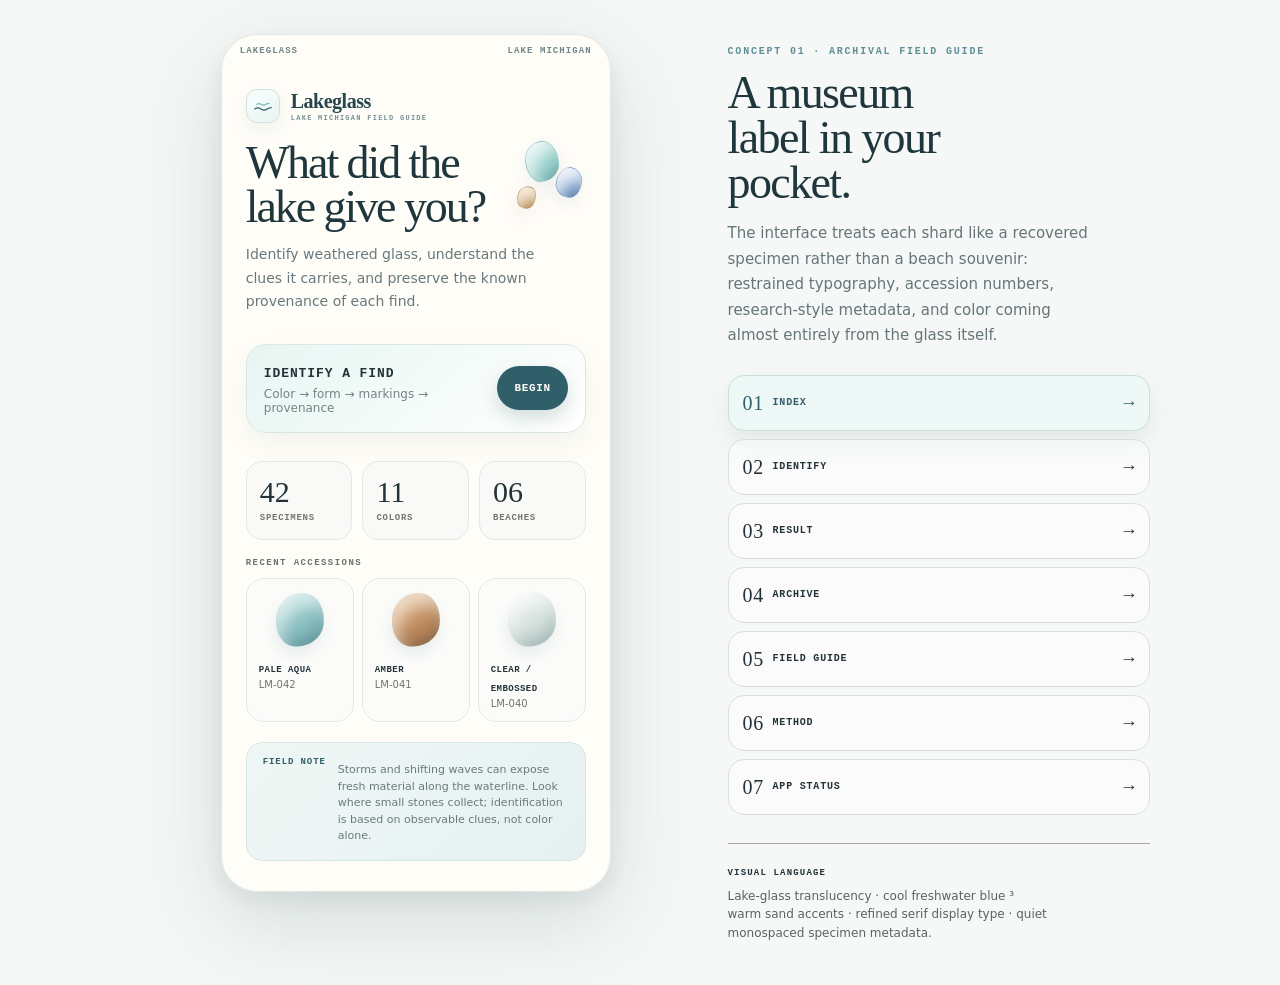
==== index.html @ 8f45ddef "Deploy Lakeglass PWA" ====
<!DOCTYPE html>
<html lang="en">
<head>
  <meta charset="utf-8">
  <meta name="viewport" content="width=device-width, initial-scale=1, viewport-fit=cover">
  <meta name="theme-color" content="#f5f8f6">
  <meta name="description" content="Lakeglass — a Lake Michigan beach glass field guide and personal specimen archive.">
  <meta name="apple-mobile-web-app-capable" content="yes">
  <meta name="apple-mobile-web-app-status-bar-style" content="default">
  <meta name="apple-mobile-web-app-title" content="Lakeglass">
  <title>Lakeglass — Lake Michigan Field Guide</title>
  <link rel="manifest" href="manifest.webmanifest">
  <link rel="apple-touch-icon" href="icons/apple-touch-icon.png">
  <link rel="icon" type="image/png" sizes="32x32" href="icons/favicon-32.png">
  <link rel="stylesheet" href="styles.css">
</head>
<body>
<div id="lake-glass-mockup" class="lg-root">

  <div class="frame">
    <div class="phone" aria-live="polite">
      <div class="status"><span>LAKEGLASS</span><span>LAKE MICHIGAN</span></div>

      <section class="screen active" data-screen="home">
        <div class="brand-lockup">
          <div class="brand-mark" aria-hidden="true">
            <svg viewBox="0 0 24 24" fill="none"><path d="M3 15.25c2.25-1.55 4.5-1.55 6.75 0s4.5 1.55 6.75 0 4.5-1.55 4.5-1.55" stroke="#315f69" stroke-width="1.35" stroke-linecap="round"/><path d="M5.25 10.2c1.65-1.15 3.3-1.15 4.95 0s3.3 1.15 4.95 0 3.3-1.15 3.3-1.15" stroke="#7fb7bc" stroke-width="1.35" stroke-linecap="round"/></svg>
          </div>
          <div><div class="brand-wordmark"><strong>Lakeglass</strong></div><div class="brand-subtitle">Lake Michigan Field Guide</div></div>
        </div>
        <div class="hero-title-wrap"><h1>What did the<br>lake give you?</h1><span class="hero-glass-cluster" aria-hidden="true"><i></i><i></i><i></i></span></div>
        <p class="lede">Identify weathered glass, understand the clues it carries, and preserve the known provenance of each find.</p>

        <div class="hero-find">
          <div><strong>Identify a find</strong><span>Color → form → markings → provenance</span></div>
          <button class="primary" type="button" data-go="identify">Begin</button>
        </div>

        <div class="metrics">
          <div class="metric"><b>42</b><span>Specimens</span></div>
          <div class="metric"><b>11</b><span>Colors</span></div>
          <div class="metric"><b>06</b><span>Beaches</span></div>
        </div>

        <div class="section-label">Recent accessions</div>
        <div class="find-strip">
          <div class="find-card"><div class="stone aqua"></div><b>Pale aqua</b><small>LM-042</small></div>
          <div class="find-card"><div class="stone amber"></div><b>Amber</b><small>LM-041</small></div>
          <div class="find-card"><div class="stone clear"></div><b>Clear / embossed</b><small>LM-040</small></div>
        </div>

        <div class="field-note"><b>Field note</b><p>Storms and shifting waves can expose fresh material along the waterline. Look where small stones collect; identification is based on observable clues, not color alone.</p></div>
      </section>

      <section class="screen" data-screen="identify">
        <button class="back" type="button" data-go="home">← Index</button>
        <div class="eyebrow">Field identification</div>
        <div class="progress"><i style="width:100%"></i></div>
        <div class="question">Tell us what the lake gave you.</div>
        <p class="hint">A few quick observations build a Lake Michigan-specific reading.</p>

        <div class="identify-group">
          <div class="group-label">01 · Shoreline</div>
          <div class="choice-list" data-group="region">
            <button class="choice selected" type="button" data-value="chicago">Chicago area<small>landfill shoreline, fire debris, World's Fair sites</small></button>
            <button class="choice" type="button" data-value="milwaukee">Milwaukee area<small>railroad-dump erosion, local glassworks</small></button>
            <button class="choice" type="button" data-value="michigan">Michigan shoreline<small>shipping debris, wrecks, slag glass</small></button>
            <button class="choice" type="button" data-value="unsure">Not sure<small>use general Lake Michigan sourcing</small></button>
          </div>
        </div>

        <div class="identify-group">
          <div class="group-label">02 · Color</div>
          <div class="swatches" id="colorChoices" role="group" aria-label="Glass color"></div>
        </div>

        <div class="identify-group">
          <div class="group-label">03 · Thickness</div>
          <div class="choice-list" data-group="thickness">
            <button class="choice selected" type="button" data-value="thin">Thin, like a bottle wall<small>about 2–4 mm</small></button>
            <button class="choice" type="button" data-value="medium">Medium<small>jar base, plate edge, heavier packaging</small></button>
            <button class="choice" type="button" data-value="thick">Thick or heavy chunk<small>bottle base, insulator, or slag candidate</small></button>
          </div>
        </div>

        <div class="identify-group">
          <div class="group-label">04 · Form</div>
          <div class="choice-list two" data-group="form">
            <button class="choice selected" type="button" data-value="curved">Curved wall<small>likely bottle or jar body</small></button>
            <button class="choice" type="button" data-value="flat">Flat fragment<small>window, plate, or flat-sided vessel</small></button>
            <button class="choice" type="button" data-value="rim">Rim or lip<small>high-value dating clue</small></button>
            <button class="choice" type="button" data-value="base">Base or heel<small>may preserve maker details</small></button>
            <button class="choice" type="button" data-value="neck">Neck<small>bottle-specific profile</small></button>
            <button class="choice" type="button" data-value="unknown">Hard to tell<small>keep the reading cautious</small></button>
          </div>
        </div>

        <div class="identify-group">
          <div class="group-label">05 · Opacity</div>
          <div class="choice-list two" data-group="opacity">
            <button class="choice selected" type="button" data-value="transparent">Transparent<small>light passes clearly through</small></button>
            <button class="choice" type="button" data-value="translucent">Translucent<small>light passes softly through</small></button>
            <button class="choice" type="button" data-value="opaque">Opaque<small>little or no light passes</small></button>
          </div>
        </div>

        <div class="identify-group">
          <div class="group-label">06 · Surface or markings</div>
          <div class="choice-list" data-group="mark">
            <button class="choice selected" type="button" data-value="smooth">Smooth and frosted<small>even weathering, no sharp facets</small></button>
            <button class="choice" type="button" data-value="letters">Raised letters or logo<small>often the strongest identification clue</small></button>
            <button class="choice" type="button" data-value="ripple">Wavy or rippled<small>may point to old window or plate glass</small></button>
            <button class="choice" type="button" data-value="rough">Still sharp or glossy<small>likely less time in the water</small></button>
          </div>
        </div>

        <div class="identify-group" id="diagnosticGroup" hidden>
          <div class="group-label">07 · Diagnostic clue</div>
          <div class="diagnostic-panel">
            <div class="diagnostic-question" id="diagnosticQuestion">One more clue can strengthen this reading.</div>
            <p class="diagnostic-help" id="diagnosticHelp">Choose the closest physical feature you can see.</p>
            <div class="choice-list" id="diagnosticChoices"></div>
          </div>
        </div>

        <div class="identify-group">
          <div class="group-label">08 · Known provenance</div>
          <div class="field-pair">
            <input class="text-field" id="foundAt" type="text" placeholder="Beach or shoreline" aria-label="Beach or shoreline">
            <input class="text-field" id="foundDate" type="date" aria-label="Date found">
          </div>
          <input class="text-field" id="collectorNote" type="text" placeholder="Optional note — e.g. after a storm" aria-label="Optional collector note" style="margin-top:9px">
          <p class="microcopy">These are recorded as known provenance. The app keeps them separate from inferred history.</p>
        </div>

        <div class="next-row"><button class="primary" type="button" id="analyzeBtn">Analyze specimen →</button></div>
      </section>

      <section class="screen" data-screen="result">
        <button class="back" type="button" data-go="identify">← Identification</button>
        <div class="eyebrow">Field reading</div>
        <div class="result-hero">
          <div class="result-stone" id="resultStone" aria-label="Illustrated beach glass specimen"></div>
          <div>
            <div class="specno" id="resultSpecNo">Lake Michigan specimen</div>
            <h2 id="resultName">Light Blue / Aqua</h2>
            <div class="date-range" id="resultRegion">Chicago · Lake Michigan</div>
            <div class="rarity10"><span>Occurrence</span><div class="track"><div class="fill" id="rarityFill" style="width:20%"></div></div><span id="rarityValue">2 / 10</span></div>
          </div>
        </div>

        <p class="result-summary" id="resultSummary">Likely an <em>aqua utility-bottle fragment</em>, softened by prolonged Lake Michigan tumbling.</p>

        <div class="pill-row">
          <span class="pill" id="rarityPill">Uncommon color</span>
          <span class="pill" id="shorePill">Chicago shoreline</span>
          <span class="pill" id="wearPill">Long-tumbled</span>
          <span class="pill" id="strengthPill">Strong match</span>
        </div>

        <div class="result-grid">
          <div class="data-cell"><small>Probable source</small><b id="originText">Bottle glass</b></div>
          <div class="data-cell"><small>Material clue</small><b id="thicknessText">Bottle-wall glass</b></div>
          <div class="data-cell"><small>Form clue</small><b id="formText">Curved wall</b></div>
          <div class="data-cell"><small>Opacity</small><b id="opacityText">Transparent</b></div>
          <div class="data-cell"><small>Wear & weathering</small><b id="markText">Long-tumbled surface</b></div>
          <div class="data-cell"><small>Diagnostic clue</small><b id="diagnosticText">No diagnostic feature recorded</b></div>
          <div class="data-cell"><small>Historical period</small><b id="periodText">Not enough evidence</b></div>
          <div class="data-cell"><small>Local note</small><b id="regionalClue">Chicago shoreline context</b></div>
        </div>

        <div class="intel-section">
          <div class="intel-title"><span>Specimen ratings</span></div>
          <div class="rating-row"><span class="rating-label">Color occurrence</span><span class="rating-track"><i id="colorRating" style="width:20%"></i></span><span class="rating-value" id="colorRatingValue">2 / 10</span></div>
          <div class="rating-row"><span class="rating-label">Form rarity</span><span class="rating-track"><i id="formRating" style="width:30%"></i></span><span class="rating-value" id="formRatingValue">3 / 10</span></div>
          <div class="rating-row"><span class="rating-label">Historical interest</span><span class="rating-track"><i id="historyRating" style="width:40%"></i></span><span class="rating-value" id="historyRatingValue">4 / 10</span></div>
        </div>

        <div class="intel-section">
          <div class="intel-title"><span>Known provenance</span><span>Recorded by you</span></div>
          <div class="provenance-grid">
            <div class="provenance-card"><small>Found at</small><b id="knownPlace">Not recorded</b></div>
            <div class="provenance-card"><small>Found on</small><b id="knownDate">Not recorded</b></div>
          </div>
          <div class="confidence-note" id="knownNote">No collector note recorded.</div>
        </div>

        <div class="intel-section">
          <div class="intel-title"><span>Why we think this</span><span>Field reading</span></div>
          <p class="evidence-copy" id="colorNote">Aqua is the natural tint of many older utility glasses and is a familiar Lake Michigan find.</p>
          <div class="source-tags" id="sourceTags"></div>
        </div>

        <div class="uncertain-note" id="uncertainNote" hidden>
          <b>Unresolved specimen</b>
          <p id="uncertainText">The evidence is split. One more physical clue could change this reading.</p>
        </div>

        <details class="deep-note" open>
          <summary>Local shoreline context</summary>
          <div class="deep-note-body"><p id="regionSpecificText">Local context can strengthen or weaken a color-based hypothesis.</p></div>
        </details>

        <details class="deep-note">
          <summary>Historical context</summary>
          <div class="deep-note-body"><p id="regionalHistory">Lake Michigan shoreline history provides context, not certainty.</p></div>
        </details>

        <details class="deep-note">
          <summary>Research basis</summary>
          <div class="deep-note-body"><p id="researchBasis">Lakeglass uses multiple regional and beach-glass references for this reading.</p></div>
        </details>

        <details class="deep-note">
          <summary>How this rating works</summary>
          <div class="deep-note-body"><p id="interpretationText">This reading combines color, thickness, surface condition, and shoreline context. It is historically informed rather than lab-grade dating.</p></div>
        </details>
        <div class="next-row"><button class="primary" type="button" id="saveSpecimenBtn">Save to collection →</button></div>
      </section>

      <section class="screen" data-screen="collection">
        <button class="back" type="button" data-go="home">← Index</button>
        <div class="collection-head"><div><div class="eyebrow">Personal archive</div><h2>Collection</h2></div><div class="sort" id="collectionCount">42 specimens</div></div>
        <div class="archive-tools">
          <button class="secondary" type="button" id="exportCollectionBtn">Export archive</button>
          <button class="secondary" type="button" id="importCollectionBtn">Import archive</button>
          <input id="importCollectionFile" type="file" accept="application/json,.json" hidden>
        </div>
        <div class="collection-grid" id="collectionGrid"></div>
      </section>

      <section class="screen" data-screen="detail">
        <button class="back" type="button" data-go="collection">← Collection</button>
        <div class="eyebrow">Accession record</div>
        <div class="detail-hero">
          <div class="specno" id="detailId">LM-042</div>
          <h2 id="detailName">Pale aqua</h2>
          <p class="result-summary" id="detailSummary" style="padding:10px 0 0;margin:0">A saved Lake Michigan specimen with known find context and an inferred historical reading.</p>
          <div class="detail-meta">
            <div><small>Known provenance</small><b id="detailProvenance">Loyola Beach · Chicago</b></div>
            <div><small>Estimated period</small><b id="detailPeriod">ca. 1880–1930</b></div>
            <div><small>Color occurrence</small><b id="detailRarity">2 / 10</b></div>
            <div><small>Probable source</small><b id="detailSource">Container glass</b></div>
          </div>
        </div>
        <details class="deep-note" open><summary>Identification notes</summary><div class="deep-note-body"><p id="detailNotes">Color, form, opacity, thickness, and surface clues are preserved with the accession.</p></div></details>
        <div class="archive-tools" style="margin-top:14px">
          <button class="secondary" type="button" id="editSpecimenBtn">Edit record</button>
          <button class="danger" type="button" id="deleteSpecimenBtn">Delete record</button>
        </div>
        <div class="edit-sheet" id="editSheet">
          <div class="group-label">Edit accession record</div>
          <input class="text-field" id="editName" type="text" placeholder="Specimen name" aria-label="Specimen name">
          <input class="text-field" id="editProvenance" type="text" placeholder="Known provenance" aria-label="Known provenance">
          <input class="text-field" id="editPeriod" type="text" placeholder="Estimated period" aria-label="Estimated period">
          <input class="text-field" id="editSource" type="text" placeholder="Probable source" aria-label="Probable source">
          <input class="text-field" id="editRarity" type="text" placehlder="Occurrence rating" aria-label="Occurrence rating">
          <input class="text-field" id="editNotes" type="text" placehlder="Identification notes" aria-label="Identification notes">
          <div class="edit-actions"><button class="secondary" type="button" id="cancelEditBtn">Cancel</button><button class="primary" type="button" id="saveEditBtn">Save changes</button></div>
        </div>
      </section>

      <section class="screen" data-screen="guide">
        <button class="back" type="button" data-go="home">← Index</button>
        <div class="eyebrow">Field guide</div>
        <h2 style="margin-top:8px">Clues worth noticing</h2>
        <p class="lede">Use these when a specimen lands between two possible readings.</p>
        <div class="guide-grid" style="margin-top:18px">
          <div class="guide-card"><b>Bottle lips</b><p>Finish style and seam position can narrow manufacturing period.</p></div>
          <div class="guide-card"><b>Pontil scars</b><p>A rough or polished base scar can signal older hand-finished production.</p></div>
          <div class="guide-card"><b>Embossing</b><p>Letters, numbers, and logos can point to a maker or regional bottler.</p></div>
          <div class="guide-card"><b>Bubbles</b><p>Irregular bubbles can support an older-manufacture hypothesis, but are not proof alone.</p></div>
          <div class="guide-card"><b>Opacity</b><p>Opaque white may indicate milk glass rather than frosted clear glass.</p></div>
          <div class="guide-card"><b>Near-black glass</b><p>Hold it to strong light; deep olive or amber can look black at thickness.</p></div>
          <div class="guide-card"><b>After storms</b><p>Spring, fall, and strong wave events can reshape the shoreline and expose new glass.</p></div>
          <div class="guide-card"><b>Pebble lines</b><p>Search where small stones gather near the waterline; glass often settles with material of similar size.</p></div>
          <div class="guide-card"><b>Color in daylight</b><p>Thickness, lighting, weathering, and glass chemistry can all shift how a color appears.</p></div>
          <div class="guide-card"><b>Glassy rock?</b><p>Leland Blue and similar material are industrial smelting slag, not ordinary bottle glass.</p></div>
        </div>
        <details class="deep-note" open><summary>Lake Michigan occurrence</summary><div class="deep-note-body"><p>1–2 common · 3–4 familiar · 5–6 uncommon · 7–8 rare · 9 very rare · 10 exceptional. The scale is a comparative Lakeglass field index and can be revised as better regional evidence becomes available.</p></div></details>
      </section>

      <section class="screen" data-screen="methodology">
        <button class="back" type="button" data-go="home">← Index</button>
        <div class="eyebrow">About the index</div>
        <h2 style="margin-top:8px">How Lakeglass reads a find</h2>
        <p class="lede">A field identification is an interpretation of physical clues, not a laboratory attribution.</p>
        <details class="deep-note" open><summary>Identification</summary><div class="deep-note-body"><p>Lakeglass compares color, opacity, thickness, form, surface wear, markings, and shoreline context. When a diagnostic feature such as a rim, base, embossing, near-black color, milk glass, or slag candidate is reported, the guide asks one additional targeted question because those clues can carry more historical weight than color alone.</p></div></details>
        <details class="deep-note"><summary>Identification strength</summary><div class="deep-note-body"><p>Possible · Good match · Strong match ÷ Distinctive match. These labels describe how well the observed clues agree; they are not statistical probabilities.</p></div></details>
        <details class="deep-note"><summary>Occurrence index</summary><div class="deep-note-body"><p>The 1–10 score is a comparative Lakeglass field index for how often a color is encountered around Lake Michigan. It is not a measured population frequency and can change as better regional evidence becomes available.</p></div></details>
        <details class="deep-note"><summary>Provenance</summary><div class="deep-note-body"><p>Where and when you found a specimen are recorded as known provenance. Probable source, age, and historical origin remain inferred interpretations and may change when better evidence appears.</p></div></details>
        <details class="deep-note"><summary>Limits</summary><div class="deep-note-body"><p>A fragment usually cannot be dated or assigned to a specific manufacturer from color alone. Embossing, bottle finishes, bases, mold seams, and other diagnostic features can substantially strengthen a reading.</p></div></details>
        <details class="deep-note"><summary>Research sources</summary><div class="deep-note-body"><p>Lakeglass cross-checks its field notes against Beachcombing Magazine, Rock &amp; Gem, Schlitz Audubon Nature Center, Visit Southwest Michigan, Michigan Beachtowns, and regional Michigan reporting. Regional observations are used as context rather than treated as universal rules, and source-backed information is rewritten into concise field-guide language.</p></div></details>
      </section>

      <section class="screen" data-screen="appstatus">
        <button class="back" type="button" data-go="home">← Index</button>
        <div class="eyebrow">App readiness</div>
        <h2 style="margin-top:8px">Built for the shoreline</h2>
        <p class="lede">Lakeglass is structured so the field guide, identification logic, and collection can live on-device without an account.</p>
        <div class="app-status">
          <div class="status-card"><strong>On-device collection</strong><p>Saved accession records are persisted locally in the browser using IndexedDB, so they can survive normal page reloads on the same device.</p><span class="status-badge"><span class="status-dot"></span>Local archive enabled</span></div>
          <div class="status-card"><strong>Offline field guide</strong><p>The identification data and research notes are already bundled into the app. A production deployment only needs a service worker and cache manifest to make those screens available without a connection.</p><span class="status-badge"><span class="status-dot"></span>Ready for caching</span></div>
          <div class="status-card"><strong>Home-screen install</strong><p>The Lakeglass production package is ready to be split into a web-app manifest, service worker, app icons, and this interface for a real home-screen install.</p><span class="status-badge"><span class="status-dot"></span>Ready to package</span></div>
          <div class="status-card"><strong>No account required</strong><p>No camera identification, photo uploads, or cloud profile are needed for version 1. Export and import remain the backup path for moving a collection between devices.</p></div>
        </div>
      </section>
    </div>

    <aside class="side">
      <div class="side-kicker">Concept 01 · Archival field guide</div>
      <h2>A museum label in your pocket.</h2>
      <p class="side-copy">The interface treats each shard like a recovered specimen rather than a beach souvenir: restrained typography, accession numbers, research-style metadata, and color coming almost entirely from the glass itself.</p>

      <div class="nav" aria-label="Mockup screens">
        <button class="active" type="button" data-go="home"><span class="num">01</span><span class="label">Index</span><span class="arrow">→</span></button>
        <button type="button" data-go="identify"><span class="num">02</span><span class="label">Identify</span><span class="arrow">→</span></button>
        <button type="button" data-go="result"><span class="num">03</span><span class="label">Result</span><span class="arrow">→</span></button>
        <button type="button" data-go="collection"><span class="num">04</span><span class="label">Archive</span><span class="arrow">→</span></button>
        <button type="button" data-go="guide"><span class="num">05</span><span class="label">Field guide</span><span class="arrow">→</span></button>
        <button type="button" data-go="methodology"><span class="num">06</span><span class="label">Method</span><span class="arrow">→</span></button>
        <button type="button" data-go="appstatus"><span class="num">07</span><span class="label">App status</span><span class="arrow">→</span></button>
      </div>

      <div class="design-note"><b>Visual language</b><p>Lake-glass translucency · cool freshwater blue ³ warm sand accents · refined serif display type · quiet monospaced specimen metadata.</p></div>
    </aside>
  </div>
</div>
  <script src="app.js" defer></script>
</body>
</html>
---- styles.css ----
html,body{margin:0;padding:0;min-height:100%;background:#f5f8f6;}
    body{min-height:100vh;}

#lake-glass-mockup{--paper:#fffdf8;--ink:#243239;--muted:#6f7a7e;--line:#d8e1df;--lake:#7fb7bc;--deep-lake:#315f69;--orange:#d8a36f;--cream:#fffdf8;--green:#8da7a0;background:light-dark(radial-gradient(circle at 18% 12%,rgba(189,226,226,.65),transparent 34%),linear-gradient(145deg,#f9fbfa 0%,#f2f7f6 52%,#eef3f0 100%),#f5f8f6,#111719);color:light-dark(#243239,#eef3f1);font-family:Inter,ui-sans-serif,system-ui,-apple-system,BlinkMacSystemFont,"Segoe UI",sans-serif;width:100%;border-radius:0;padding:34px 18px 42px;box-sizing:border-box}
    #lake-glass-mockup *{box-sizing:border-box}
    #lake-glass-mockup .frame{max-width:1020px;margin:0 auto;display:grid;grid-template-columns:minmax(0,1.15fr) minmax(280px,.85fr);gap:26px;align-items:start}
    #lake-glass-mockup .phone{max-width:390px;width:100%;margin:0 auto;background:rgba(255,253,248,.97);color:var(--ink);border:1px solid rgba(85,117,122,.16);border-radius:36px;overflow:hidden;box-shadow:0 30px 90px rgba(46,78,82,.16),0 8px 22px rgba(46,78,82,.08);backdrop-filter:blur(14px)}
    #lake-glass-mockup .status{height:34px;padding:12px 18px 0;display:flex;justify-content:space-between;font:600 9px/1 ui-monospace,SFMono-Regular,Menlo,monospace;letter-spacing:.12em;color:#71858a}
    #lake-glass-mockup .screen{display:none;min-height:610px;padding:20px 24px 30px}
    #lake-glass-mockup .screen.active{display:block}
    #lake-glass-mockup .eyebrow{font:700 9px/1.2 ui-monospace,SFMono-Regular,Menlo,monospace;letter-spacing:.2em;text-transform:uppercase;color:var(--deep-lake)}
    #lake-glass-mockup .brand-lockup{display:flex;align-items:center;gap:11px;margin-bottom:18px}
    #lake-glass-mockup .brand-mark{width:34px;height:34px;border:1px solid #cfe2de;border-radius:11px;background:linear-gradient(145deg,#f8fffd,#e8f5f2);display:grid;place-items:center;box-shadow:0 7px 18px rgba(68,107,109,.08);flex:0 0 auto}
    #lake-glass-mockup .brand-mark svg{width:22px;height:22px;display:block}
    #lake-glass-mockup .brand-wordmark{font-family:"Iowan Old Style","Palatino Linotype",Palatino,Georgia,serif;font-size:20px;line-height:1;letter-spacing:-.025em;color:#26464e}
    #lake-glass-mockup .brand-wordmark strong{font-weight:600}
    #lake-glass-mockup .brand-subtitle{margin-top:4px;font:700 7px/1 ui-monospace,SFMono-Regular,Menlo,monospace;letter-spacing:.18em;text-transform:uppercase;color:#789095}
    #lake-glass-mockup .hero-title-wrap{position:relative;padding-right:78px}
    #lake-glass-mockup .hero-glass-cluster{position:absolute;right:2px;top:-3px;width:70px;height:72px;pointer-events:none}
    #lake-glass-mockup .hero-glass-cluster i{position:absolute;display:block;box-shadow:inset 7px 9px 12px rgba(255,255,255,.55),inset -4px -6px 10px rgba(49,95,105,.12),0 8px 18px rgba(49,95,105,.08);border:1px solid rgba(87,137,140,.12)}
    #lake-glass-mockup .hero-glass-cluster i:nth-child(1){width:34px;height:41px;right:25px;top:3px;border-radius:52% 44% 58% 42% / 48% 54% 46% 52%;background:linear-gradient(145deg,#d9f3ef,#97d0cc 70%,#79afb1);transform:rotate(-9deg)}
    #lake-glass-mockup .hero-glass-cluster i:nth-child(2){width:26px;height:31px;right:2px;top:29px;border-radius:47% 53% 44% 56% / 56% 46% 54% 44%;background:linear-gradient(145deg,#eef5ff,#8ba8d1 72%,#6383b3);transform:rotate(13deg)}
    #lake-glass-mockup .hero-glass-cluster i:nth-child(3){width:19px;height:23px;left:3px;bottom:1px;border-radius:58% 42% 49% 51% / 45% 55% 47% 53%;background:linear-gradient(145deg,#f6e4c6,#d7a86f 70%,#b77c49);transform:rotate(18deg)}
    #lake-glass-mockup h1,#lake-glass-mockup h2,#lake-glass-mockup h3{font-family:"Iowan Old Style","Palatino Linotype",Palatino,Georgia,serif;font-weight:500;margin:0}
    #lake-glass-mockup h1{font-size:46px;line-height:.96;letter-spacing:-.045em;margin-top:13px;color:#20363d}
    #lake-glass-mockup h2{font-size:28px;line-height:1.02;letter-spacing:-.025em}
    #lake-glass-mockup h3{font-size:20px;line-height:1.1}
    #lake-glass-mockup p{margin:0}
    #lake-glass-mockup .lede{font-size:14px;line-height:1.68;color:#68787d;margin-top:14px;max-width:33ch}
    #lake-glass-mockup .hero-find{margin:30px 0 22px;border:1px solid #d9e8e4;background:linear-gradient(140deg,rgba(225,244,241,.82),rgba(255,255,255,.78));padding:17px 17px;border-radius:20px;display:grid;grid-template-columns:1fr auto;gap:14px;align-items:center;box-shadow:0 10px 28px rgba(72,111,112,.07)}
    #lake-glass-mockup .hero-find strong{font:700 13px/1.25 ui-monospace,SFMono-Regular,Menlo,monospace;text-transform:uppercase;letter-spacing:.07em}
    #lake-glass-mockup .hero-find span{display:block;font-size:12px;color:#768286;margin-top:5px}
    #lake-glass-mockup button{font:700 11px/1 ui-monospace,SFMono-Regular,Menlo,monospace;letter-spacing:.06em;text-transform:uppercase;border:0;cursor:pointer;min-height:44px}
    #lake-glass-mockup .primary{background:var(--deep-lake);color:#fffdf8;padding:0 17px;border-radius:999px;box-shadow:0 8px 18px rgba(49,95,105,.2);transition:transform .16s ease,box-shadow .16s ease,background .16s ease}
    #lake-glass-mockup .primary:active{transform:translateY(1px);box-shadow:0 4px 10px rgba(49,95,105,.18)}
    #lake-glass-mockup .primary:hover{background:#244f58}
    #lake-glass-mockup .metrics{display:grid;grid-template-columns:repeat(3,1fr);gap:10px;margin-top:28px}
    #lake-glass-mockup .metric{padding:15px 13px;background:rgba(248,251,249,.86);border:1px solid #e1e8e6;border-radius:16px}
    #lake-glass-mockup .metric b{display:block;font-family:Georgia,"Times New Roman",serif;font-weight:500;font-size:30px;line-height:1}
    #lake-glass-mockup .metric span{display:block;margin-top:6px;font:600 9px/1.25 ui-monospace,SFMono-Regular,Menlo,monospace;letter-spacing:.08em;text-transform:uppercase;color:#74756e}
    #lake-glass-mockup .section-label{margin:19px 0 10px;font:700 9px/1 ui-monospace,SFMono-Regular,Menlo,monospace;letter-spacing:.16em;text-transform:uppercase;color:#6f716b}
    #lake-glass-mockup .find-strip{display:grid;grid-template-columns:repeat(3,1fr);gap:8px}
    #lake-glass-mockup .find-card{border:1px solid #e1e7e5;padding:12px;min-height:118px;background:rgba(251,252,250,.92);border-radius:18px;transition:transform .18s ease,box-shadow .18s ease}
    @media (hover:hover) and (pointer:fine){#lake-glass-mockup .find-card:hover{transform:translateY(-2px);box-shadow:0 10px 22px rgba(75,105,108,.08)}}
    #lake-glass-mockup .stone{width:48px;height:54px;margin:2px auto 10px;border-radius:52% 44% 58% 42% / 48% 54% 46% 52%;box-shadow:inset 8px 10px 14px rgba(255,255,255,.5),inset -5px -7px 12px rgba(47,84,91,.14),0 8px 16px rgba(73,106,109,.12);transform:rotate(8deg);opacity:.96;filter:saturate(.9)}
    #lake-glass-mockup .aqua{background:linear-gradient(145deg,#bfe6e2,#74b5b8 70%,#5d979e)}.amber{background:linear-gradient(145deg,#e9c18f,#b97b48 70%,#8d5938)!important}.clear{background:linear-gradient(145deg,#f2f7f5,#c8d8d4 70%,#aabfbb)!important}.cobalt{background:linear-gradient(145deg,#91aedd,#4c70aa 65%,#355385)!important}.olive{background:linear-gradient(145deg,#bac4a3,#7f9169 68%,#5e704f)!important}.milk{background:linear-gradient(145deg,#fffef7,#e7e2d5 70%,#cec8ba)!important}
    #lake-glass-mockup .find-card b{font:700 9px/1.2 ui-monospace,SFMono-Regular,Menlo,monospace;text-transform:uppercase;letter-spacing:.05em}
    #lake-glass-mockup .find-card small{display:block;font-size:10px;color:#72746e;margin-top:3px}
    #lake-glass-mockup .field-note{margin-top:20px;background:linear-gradient(135deg,#eff7f5,#e5f1ef);color:#315f69;padding:15px 16px;border:1px solid #d7e7e3;border-radius:16px;display:grid;grid-template-columns:auto 1fr;gap:12px;align-items:start}
    #lake-glass-mockup .field-note b{font:700 9px/1 ui-monospace,SFMono-Regular,Menlo,monospace;letter-spacing:.1em;text-transform:uppercase}
    #lake-glass-mockup .field-note p{font-size:11px;line-height:1.5;margin-top:4px;color:#667b7f}
    #lake-glass-mockup .back{background:transparent;color:var(--ink);padding:0;margin:0 0 18px;min-height:32px;text-decoration:underline;text-underline-offset:3px}
    #lake-glass-mockup .progress{height:3px;background:#cbc8bd;margin:12px 0 26px;overflow:hidden}
    #lake-glass-mockup .progress i{display:block;width:22%;height:100%;background:var(--lake)}
    #lake-glass-mockup .question{font-family:"Iowan Old Style","Palatino Linotype",Palatino,Georgia,serif;font-size:32px;line-height:1.04;letter-spacing:-.025em;max-width:11ch}
    #lake-glass-mockup .hint{font-size:12px;color:#696b65;margin-top:7px}
    #lake-glass-mockup .swatches{display:grid;grid-template-columns:1fr 1fr;gap:9px;margin-top:24px}
    #lake-glass-mockup .swatch{background:rgba(251,252,250,.94);border:1px solid #e0e8e5;color:var(--ink);padding:13px 14px;min-height:72px;border-radius:18px;display:grid;grid-template-columns:34px minmax(0,1fr);align-items:center;justify-content:start;gap:11px;font:600 10.5px/1.25 Inter,ui-sans-serif,system-ui,sans-serif;letter-spacing:0;text-transform:none;text-align:left;transition:transform .16s ease,box-shadow .16s ease,border-color .16s ease,background .16s ease}
    #lake-glass-mockup .swatch > span:last-child{display:block;min-width:0;max-width:12ch;text-wrap:balance}
    #lake-glass-mockup .swatch-dot{width:32px;height:32px;border-radius:50%;border:1px solid rgba(39,65,70,.14);box-shadow:inset 5px 6px 8px rgba(255,255,255,.34),0 3px 8px rgba(56,89,93,.08)}
    #lake-glass-mockup .swatch.selected{outline:0;border-color:#8fc3c4;background:linear-gradient(145deg,#f8fdfc,#eef8f6);box-shadow:0 0 0 2px rgba(127,183,188,.28),0 9px 22px rgba(95,146,148,.09)}
    #lake-glass-mockup .identify-group{margin-top:24px;padding-top:20px;border-top:1px solid #e4ebe9}
    #lake-glass-mockup .identify-group:first-of-type{margin-top:20px;padding-top:0;border-top:0}
    #lake-glass-mockup .group-label{font:700 9px/1.2 ui-monospace,SFMono-Regular,Menlo,monospace;letter-spacing:.14em;text-transform:uppercase;color:#6f8589;margin-bottom:10px}
    #lake-glass-mockup .choice-list{display:grid;gap:8px}
    #lake-glass-mockup .choice-list.two{grid-template-columns:1fr 1fr}
    #lake-glass-mockup .choice{background:rgba(251,252,250,.92);border:1px solid #e0e8e5;color:var(--ink);padding:14px 15px;border-radius:16px;text-align:left;min-height:72px;font:600 11px/1.35 Inter,ui-sans-serif,system-ui,sans-serif;text-transform:none;letter-spacing:0;display:flex;flex-direction:column;justify-content:center;gap:5px;transition:transform .16s ease,box-shadow .16s ease,border-color .16s ease}
    @media (hover:hover) and (pointer:fine){#lake-glass-mockup .choice:hover,#lake-glass-mockup .swatch:hover{transform:translateY(-1px);border-color:#cfe0dc;box-shadow:0 8px 18px rgba(82,116,118,.07)}}
    #lake-glass-mockup .choice small{display:block;font-size:9px;line-height:1.45;color:#829094;margin:0;font-weight:500;max-width:30ch}
    #lake-glass-mockup .choice.selected{outline:2px solid var(--lake);outline-offset:2px;background:#f4fbfa;box-shadow:0 8px 18px rgba(95,146,148,.12)}
    #lake-glass-mockup .text-field{width:100%;border:1px solid #dfe8e5;background:#fbfcfa;color:var(--ink);border-radius:14px;padding:13px 14px;font:500 14px/1.4 Inter,ui-sans-serif,system-ui,sans-serif;outline:none}
    #lake-glass-mockup .text-field:focus{border-color:#9bc9c7;box-shadow:0 0 0 3px rgba(127,183,188,.14)}
    #lake-glass-mockup .field-pair{display:grid;grid-template-columns:1fr 1fr;gap:9px}
    #lake-glass-mockup .microcopy{font-size:10px;line-height:1.45;color:#7b8b8e;margin-top:8px}
    #lake-glass-mockup .diagnostic-panel{padding:15px;border-radius:18px;background:linear-gradient(145deg,#f7fbfa,#edf6f3);border:1px solid #dce9e6}
    #lake-glass-mockup .diagnostic-question{font-family:"Iowan Old Style","Palatino Linotype",Palatino,Georgia,serif;font-size:20px;line-height:1.2;letter-spacing:-.015em;color:#34535a;margin-bottom:7px}
    #lake-glass-mockup .diagnostic-help{font-size:10px;line-height:1.5;color:#76898d;margin-bottom:12px}
    #lake-glass-mockup .rarity10{margin-top:12px;display:grid;grid-template-columns:auto 1fr auto;gap:10px;align-items:center}
    #lake-glass-mockup .rarity10 span{font:700 9px/1 ui-monospace,SFMono-Regular,Menlo,monospace;letter-spacing:.08em;text-transform:uppercase;color:#687c80}
    #lake-glass-mockup .rarity10 .track{height:6px;background:#e5ecea;border-radius:999px;overflow:hidden}
    #lake-glass-mockup .rarity10 .fill{height:100%;background:linear-gradient(90deg,#a8cecb,#5e98a0);border-radius:999px}
    #lake-glass-mockup .history-note{margin-top:14px;padding:14px 15px;border-radius:16px;background:linear-gradient(145deg,#f4faf8,#edf5f3);border:1px solid #dce9e6}
    #lake-glass-mockup .history-note small{display:block;font:700 8px/1.2 ui-monospace,SFMono-Regular,Menlo,monospace;letter-spacing:.12em;text-transform:uppercase;color:#789095}
    #lake-glass-mockup .history-note p{font-size:11px;line-height:1.5;color:#51676c;margin-top:7px}
    #lake-glass-mockup .next-row{display:flex;justify-content:flex-end;margin-top:22px}
    #lake-glass-mockup .result-hero{display:grid;grid-template-columns:108px 1fr;gap:19px;align-items:center;margin:18px 0 15px;padding:19px;border:1px solid #dce8e5;background:linear-gradient(145deg,#fcfefc,#f1f8f6);border-radius:24px;box-shadow:0 14px 32px rgba(72,108,110,.07)}
    #lake-glass-mockup .result-stone{width:100px;height:122px;border-radius:48% 58% 53% 45% / 45% 55% 48% 52%;background:linear-gradient(145deg,#c6ece7,#7fbfc1 64%,#5f999f);box-shadow:inset 12px 14px 24px rgba(255,255,255,.5),inset -10px -12px 20px rgba(39,83,88,.14),0 14px 24px rgba(55,95,99,.14);transform:rotate(-6deg)}
    #lake-glass-mockup .specno{font:700 9px/1.2 ui-monospace,SFMono-Regular,Menlo,monospace;letter-spacing:.12em;color:var(--lake);text-transform:uppercase;margin-bottom:8px}
    #lake-glass-mockup .date-range{font-family:Georgia,"Times New Roman",serif;font-size:21px;margin-top:7px}
    #lake-glass-mockup .rarity{display:inline-flex;align-items:center;gap:6px;margin-top:10px;border-top:1px solid var(--line);padding-top:8px;font:700 9px/1 ui-monospace,SFMono-Regular,Menlo,monospace;letter-spacing:.08em;text-transform:uppercase}
    #lake-glass-mockup .stars{color:#c99058;font-size:13px;letter-spacing:1px}
    #lake-glass-mockup .result-summary{font-family:"Iowan Old Style","Palatino Linotype",Palatino,Georgia,serif;font-size:20px;line-height:1.46;color:#42575d;padding:4px 4px 20px;margin-bottom:4px;letter-spacing:-.01em}
    #lake-glass-mockup .result-summary em{font-style:italic;color:#2f5f68}
    #lake-glass-mockup .pill-row{display:flex;flex-wrap:wrap;gap:7px;margin:0 0 16px}
    #lake-glass-mockup .pill{display:inline-flex;align-items:center;min-height:30px;padding:7px 10px;border-radius:999px;background:#eef7f5;border:1px solid #d7e8e4;color:#4d6c72;font:700 8px/1 ui-monospace,SFMono-Regular,Menlo,monospace;letter-spacing:.09em;text-transform:uppercase}
    #lake-glass-mockup .result-grid{display:grid;grid-template-columns:1fr 1fr;gap:0;background:rgba(252,253,251,.9);border:1px solid #dfe8e5;border-radius:20px;overflow:hidden}
    #lake-glass-mockup .data-cell{background:transparent;border:0;border-top:1px solid #e7edeb;padding:15px 16px;min-height:86px;display:flex;flex-direction:column;justify-content:center}
    #lake-glass-mockup .data-cell:nth-child(-n+2){border-top:0}
    #lake-glass-mockup .data-cell:nth-child(even){border-left:1px solid #e7edeb}
    #lake-glass-mockup .data-cell small{display:block;font:700 7.5px/1.2 ui-monospace,SFMono-Regular,Menlo,monospace;letter-spacing:.14em;text-transform:uppercase;color:#789095}
    #lake-glass-mockup .data-cell b{display:block;font-size:13.5px;line-height:1.3;margin-top:7px;color:#2b3d43;font-weight:650}
    #lake-glass-mockup .why{margin-top:18px;background:#fff9f1;border:1px solid #f0dfc8;border-radius:16px;padding:14px 15px}
    #lake-glass-mockup .why b{font:700 9px/1 ui-monospace,SFMono-Regular,Menlo,monospace;letter-spacing:.12em;text-transform:uppercase}
    #lake-glass-mockup .why p{font-size:12px;line-height:1.5;color:#5e605b;margin-top:7px}
    #lake-glass-mockup .intel-section{margin-top:14px;background:rgba(251,252,250,.93);border:1px solid #e1e8e6;border-radius:18px;padding:15px 16px}
    #lake-glass-mockup .intel-title{display:flex;align-items:center;justify-content:space-between;gap:10px;margin-bottom:12px;font:700 9px/1 ui-monospace,SFMono-Regular,Menlo,monospace;letter-spacing:.12em;text-transform:uppercase;color:#53676c}
    #lake-glass-mockup .intel-title span:last-child{font-weight:600;color:#899497;letter-spacing:.06em}
    #lake-glass-mockup .rating-row{display:grid;grid-template-columns:minmax(92px,1fr) 88px auto;align-items:center;gap:10px;padding:8px 0;border-top:1px solid #e8eeec}
    #lake-glass-mockup .rating-row:first-of-type{border-top:0;padding-top:0}
    #lake-glass-mockup .rating-label{font-size:11px;color:#4c5d61}
    #lake-glass-mockup .rating-track{height:5px;border-radius:999px;background:#e7eeec;overflow:hidden}
    #lake-glass-mockup .rating-track i{display:block;height:100%;border-radius:999px;background:linear-gradient(90deg,#9bc9c7,#5f9da4)}
    #lake-glass-mockup .rating-value{font:700 9px/1 ui-monospace,SFMono-Regular,Menlo,monospace;color:#52747a;white-space:nowrap}
    #lake-glass-mockup .hypothesis{display:grid;grid-template-columns:1fr auto;gap:8px;align-items:center;padding:7px 0;border-top:1px solid #e8eeec}
    #lake-glass-mockup .hypothesis:first-of-type{border-top:0;padding-top:0}
    #lake-glass-mockup .hypothesis b{font-size:11px;line-height:1.3}
    #lake-glass-mockup .hypothesis span{font:700 10px/1 ui-monospace,SFMono-Regular,Menlo,monospace;color:#5f8f96}
    #lake-glass-mockup .provenance-grid{display:grid;grid-template-columns:1fr 1fr;gap:10px}
    #lake-glass-mockup .provenance-card{padding:12px;border-radius:13px;background:linear-gradient(145deg,#f5faf8,#eef6f4)}
    #lake-glass-mockup .provenance-card small{display:block;font:700 8px/1.2 ui-monospace,SFMono-Regular,Menlo,monospace;letter-spacing:.12em;text-transform:uppercase;color:#789095}
    #lake-glass-mockup .provenance-card b{display:block;font-size:11px;line-height:1.4;margin-top:6px;color:#36545b}
    #lake-glass-mockup .confidence-note{margin-top:12px;padding:11px 12px;border-radius:13px;background:#eef7f5;color:#4e696f;font-size:11px;line-height:1.45}
    #lake-glass-mockup .uncertain-note{margin-top:14px;padding:14px 15px;border-radius:16px;background:#fff7ea;border:1px solid #efdcb9;color:#655641}
    #lake-glass-mockup .uncertain-note b{display:block;font:700 9px/1 ui-monospace,SFMono-Regular,Menlo,monospace;letter-spacing:.12em;text-transform:uppercase;margin-bottom:7px}
    #lake-glass-mockup .uncertain-note p{font-size:11px;line-height:1.5}
    #lake-glass-mockup .source-tags{display:flex;flex-wrap:wrap;gap:7px;margin-top:10px}
    #lake-glass-mockup .source-tag{padding:7px 9px;border-radius:999px;background:#f3f8f7;border:1px solid #dce8e5;color:#557076;font-size:10px;line-height:1}
    #lake-glass-mockup .evidence-copy{font-size:12px;line-height:1.55;color:#53676c}
    #lake-glass-mockup details.deep-note{margin-top:12px;border:1px solid #e1e8e6;border-radius:16px;background:#fbfcfa;overflow:hidden}
    #lake-glass-mockup details.deep-note summary{list-style:none;cursor:pointer;padding:14px 15px;display:flex;justify-content:space-between;gap:12px;align-items:center;font:700 9px/1 ui-monospace,SFMono-Regular,Menlo,monospace;letter-spacing:.12em;text-transform:uppercase;color:#53676c}
    #lake-glass-mockup details.deep-note summary::-webkit-details-marker{display:none}
    #lake-glass-mockup details.deep-note summary::after{content:'＋';font-size:14px;color:#7d969b}
    #lake-glass-mockup details.deep-note[open] summary::after{content:'−'}
    #lake-glass-mockup .deep-note-body{padding:0 15px 15px;border-top:1px solid #e8eeec}
    #lake-glass-mockup .deep-note-body p{font-size:11px;line-height:1.58;color:#607276;margin-top:12px}
    #lake-glass-mockup .collection-head{display:flex;justify-content:space-between;align-items:end;gap:10px;border-bottom:1px solid var(--ink);padding-bottom:14px;margin-bottom:14px}
    #lake-glass-mockup .sort{font:700 9px/1 ui-monospace,SFMono-Regular,Menlo,monospace;color:#656762;text-transform:uppercase;letter-spacing:.08em}
    #lake-glass-mockup .collection-grid{display:grid;grid-template-columns:repeat(2,1fr);gap:8px}
    #lake-glass-mockup .spec-card{border:1px solid #e0e7e4;padding:13px;background:rgba(251,252,250,.94);border-radius:20px;min-height:164px;transition:transform .18s ease,box-shadow .18s ease,border-color .18s ease}
    #lake-glass-mockup .spec-card .stone{width:58px;height:65px;margin-top:7px}
    #lake-glass-mockup .spec-id{font:700 8px/1.2 ui-monospace,SFMono-Regular,Menlo,monospace;letter-spacing:.09em;text-transform:uppercase;color:#73756e}
    #lake-glass-mockup .spec-card h3{font-size:17px;margin-top:8px}
    #lake-glass-mockup .spec-card p{font-size:10px;line-height:1.35;color:#6c6f68;margin-top:4px}
    #lake-glass-mockup .spec-card{cursor:pointer}
    @media (hover:hover) and (pointer:fine){#lake-glass-mockup .spec-card:hover{transform:translateY(-2px);border-color:#d4e3df;box-shadow:0 12px 26px rgba(73,105,107,.08)}}
    #lake-glass-mockup .spec-card:focus-visible{outline:2px solid var(--lake);outline-offset:2px}
    #lake-glass-mockup .detail-sheet{display:none}
    #lake-glass-mockup .detail-sheet.active{display:block}
    #lake-glass-mockup .detail-hero{padding:18px;border-radius:22px;background:linear-gradient(145deg,#f9fcfb,#eef7f5);border:1px solid #dfe9e6}
    #lake-glass-mockup .detail-meta{display:grid;grid-template-columns:1fr 1fr;gap:10px;margin-top:14px}
    #lake-glass-mockup .detail-meta div{padding:12px;border-radius:14px;background:#fbfcfa;border:1px solid #e2e9e7}
    #lake-glass-mockup .detail-meta small{display:block;font:700 8px/1.2 ui-monospace,SFMono-Regular,Menlo,monospace;letter-spacing:.12em;text-transform:uppercase;color:#7b8a8e}
    #lake-glass-mockup .detail-meta b{display:block;margin-top:6px;font-size:12px;line-height:1.35}
    #lake-glass-mockup .archive-tools{display:flex;flex-wrap:wrap;gap:8px;margin:0 0 16px}
    #lake-glass-mockup .secondary{background:#f5faf8;color:#3d6269;border:1px solid #d9e7e3;padding:0 14px;border-radius:999px;box-shadow:none}
    #lake-glass-mockup .secondary:hover{background:#edf6f3}
    #lake-glass-mockup .danger{background:#fff6f1;color:#95563c;border:1px solid #f0d9cd;padding:0 14px;border-radius:999px;box-shadow:none}
    #lake-glass-mockup .danger:hover{background:#fceddf}
    #lake-glass-mockup .edit-sheet{display:none;margin-top:14px;padding:15px;border:1px solid #dfe8e5;border-radius:18px;background:#fbfcfa}
    #lake-glass-mockup .edit-sheet.active{display:block}
    #lake-glass-mockup .edit-sheet .text-field{margin-top:9px}
    #lake-glass-mockup .edit-actions{display:flex;justify-content:flex-end;gap:8px;margin-top:12px}
    #lake-glass-mockup .guide-grid{display:grid;grid-template-columns:1fr 1fr;gap:9px}
    #lake-glass-mockup .guide-card{padding:13px;border-radius:15px;background:#fbfcfa;border:1px solid #e1e8e6}
    #lake-glass-mockup .guide-card b{display:block;font-size:12px;margin-bottom:5px}
    #lake-glass-mockup .guide-card p{font-size:10px;line-height:1.45;color:#718084}
    #lake-glass-mockup .app-status{display:grid;gap:10px;margin-top:18px}
    #lake-glass-mockup .status-card{padding:15px 16px;border-radius:18px;background:#fbfcfa;border:1px solid #dfe8e5}
    #lake-glass-mockup .status-card strong{display:block;font-size:12px;color:#315f69;margin-bottom:6px}
    #lake-glass-mockup .status-card p{font-size:11px;line-height:1.55;color:#66787c}
    #lake-glass-mockup .status-badge{display:inline-flex;align-items:center;gap:7px;margin-top:9px;padding:7px 9px;border-radius:999px;background:#eef7f5;border:1px solid #d7e8e4;color:#4d6c72;font:700 8px/1 ui-monospace,SFMono-Regular,Menlo,monospace;letter-spacing:.09em;text-transform:uppercase}
    #lake-glass-mockup .status-dot{width:7px;height:7px;border-radius:50%;background:#79aaa4;box-shadow:0 0 0 3px rgba(121,170,164,.14)}
    #lake-glass-mockup .side{padding-top:12px;min-width:0}
    #lake-glass-mockup .side-kicker{font:700 10px/1.2 ui-monospace,SFMono-Regular,Menlo,monospace;letter-spacing:.18em;text-transform:uppercase;color:light-dark(#5f8f96,#a9cbd0)}
    #lake-glass-mockup .side h2{font-family:"Iowan Old Style","Palatino Linotype",Palatino,Georgia,serif;font-size:46px;line-height:.98;margin-top:12px;max-width:10ch;letter-spacing:-.035em;color:light-dark(#20363d,#f3f7f5)}
    #lake-glass-mockup .side-copy{font-size:15px;line-height:1.7;color:light-dark(#657579,#b8c4c1);margin-top:16px;max-width:39ch}
    #lake-glass-mockup .nav{display:grid;gap:8px;margin-top:26px}
    #lake-glass-mockup .nav button{display:grid;grid-template-columns:30px 1fr auto;align-items:center;text-align:left;padding:0 14px;background:light-dark(rgba(255,255,255,.42),rgba(255,255,255,.03));color:inherit;border:1px solid light-dark(#d6e1de,#3d4a4c);border-radius:16px;min-height:56px;transition:transform .16s ease,background .16s ease,border-color .16s ease}
    @media (hover:hover) and (pointer:fine){#lake-glass-mockup .nav button:hover{transform:translateX(2px);border-color:light-dark(#c5d8d3,#4a5b5e)}}
    #lake-glass-mockup .nav button.active{background:light-dark(#eef8f6,#e8f1ef);color:light-dark(#315f69,#20363d);border-color:light-dark(#c9dfda,#d5e5e1);box-shadow:0 10px 24px rgba(65,100,103,.1)}
    #lake-glass-mockup .nav .num{font-family:Georgia,"Times New Roman",serif;font-size:20px;font-weight:400}
    #lake-glass-mockup .nav .label{font:700 10px/1 ui-monospace,SFMono-Regular,Menlo,monospace;letter-spacing:.08em;text-transform:uppercase}
    #lake-glass-mockup .nav .arrow{font-size:18px}
    #lake-glass-mockup .design-note{margin-top:28px;padding-top:16px;border-top:1px solid light-dark(#aaa99f,#484b48)}
    #lake-glass-mockup .design-note b{font:700 9px/1 ui-monospace,SFMono-Regular,Menlo,monospace;letter-spacing:.13em;text-transform:uppercase}
    #lake-glass-mockup .design-note p{font-size:12px;line-height:1.55;color:light-dark(#5e615d,#b5b7b2);margin-top:8px;max-width:42ch}
    @media (max-width:760px){#lake-glass-mockup{padding:18px 12px 28px}#lake-glass-mockup .frame{grid-template-columns:1fr}#lake-glass-mockup .side{order:-1;padding:4px 4px 0}#lake-glass-mockup .side h2{font-size:32px;max-width:none}#lake-glass-mockup .side-copy{font-size:13px}#lake-glass-mockup .nav{grid-template-columns:repeat(4,1fr);gap:5px;margin-top:18px}#lake-glass-mockup .nav button{grid-template-columns:1fr;text-align:center;justify-items:center;padding:8px 4px;min-height:58px}#lake-glass-mockup .nav .num,#lake-glass-mockup .nav .arrow{display:none}#lake-glass-mockup .nav .label{font-size:8px;line-height:1.2}#lake-glass-mockup .design-note{display:none}#lake-glass-mockup .phone{max-width:390px}}
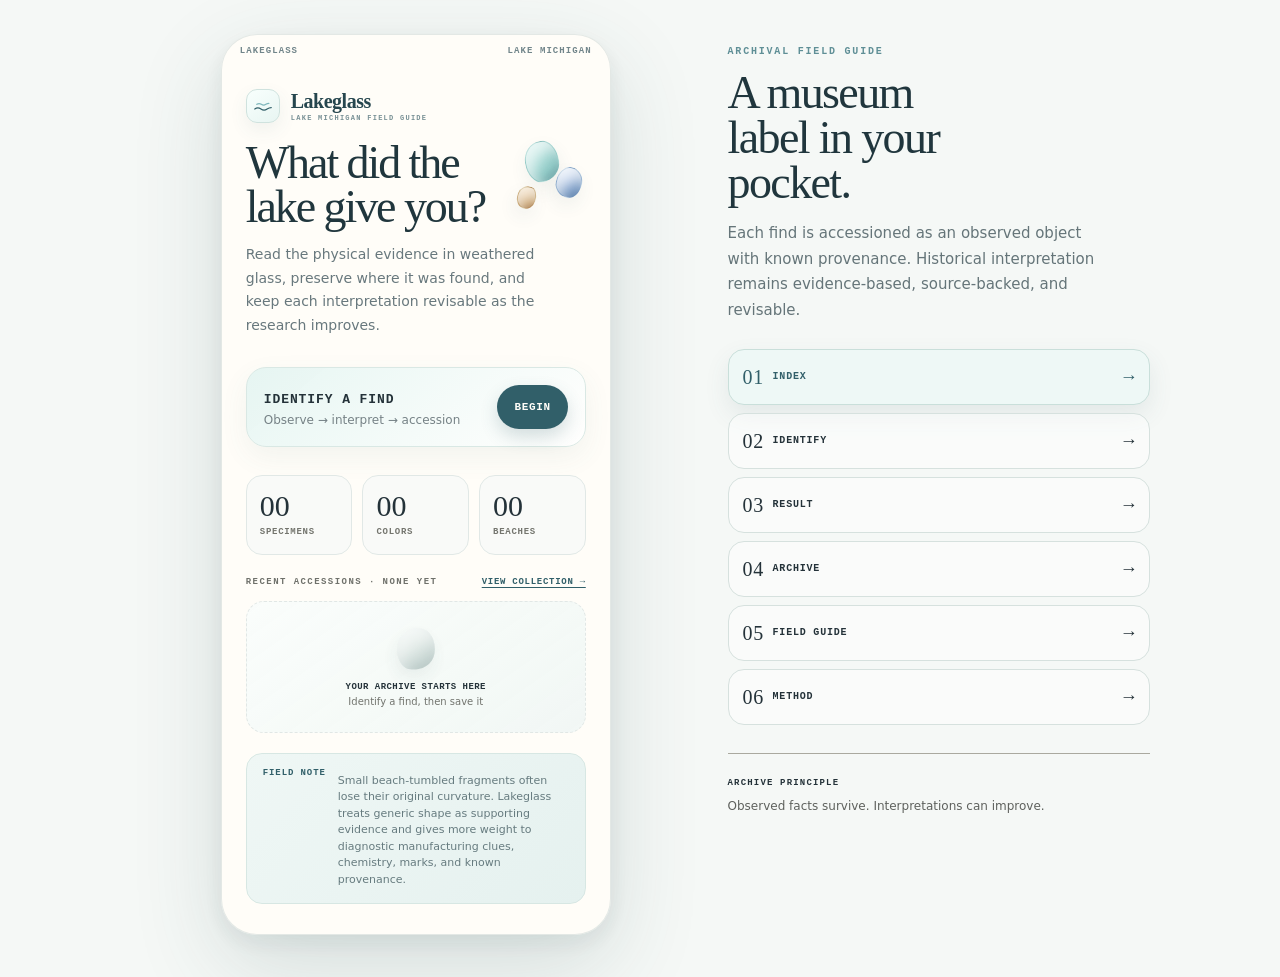
==== commit 1cbef25e: "Rebuild Lakeglass as a clean archival interface" ====
--- a/index.html
+++ b/index.html
@@ -4,7 +4,7 @@
   <meta charset="utf-8">
   <meta name="viewport" content="width=device-width, initial-scale=1, viewport-fit=cover">
   <meta name="theme-color" content="#f5f8f6">
-  <meta name="description" content="Lakeglass — a Lake Michigan beach glass field guide and personal specimen archive.">
+  <meta name="description" content="Lakeglass — a Lake Michigan beach-glass field guide and personal specimen archive.">
   <meta name="apple-mobile-web-app-capable" content="yes">
   <meta name="apple-mobile-web-app-status-bar-style" content="default">
   <meta name="apple-mobile-web-app-title" content="Lakeglass">
@@ -13,12 +13,12 @@
   <link rel="apple-touch-icon" href="icons/apple-touch-icon.png">
   <link rel="icon" type="image/png" sizes="32x32" href="icons/favicon-32.png">
   <link rel="stylesheet" href="styles.css">
+  <link rel="stylesheet" href="archive.css">
 </head>
 <body>
 <div id="lake-glass-mockup" class="lg-root">
-
   <div class="frame">
-    <div class="phone" aria-live="polite">
+    <main class="phone" aria-live="polite">
       <div class="status"><span>LAKEGLASS</span><span>LAKE MICHIGAN</span></div>
 
       <section class="screen active" data-screen="home">
@@ -28,44 +28,41 @@
           </div>
           <div><div class="brand-wordmark"><strong>Lakeglass</strong></div><div class="brand-subtitle">Lake Michigan Field Guide</div></div>
         </div>
+
         <div class="hero-title-wrap"><h1>What did the<br>lake give you?</h1><span class="hero-glass-cluster" aria-hidden="true"><i></i><i></i><i></i></span></div>
-        <p class="lede">Identify weathered glass, understand the clues it carries, and preserve the known provenance of each find.</p>
+        <p class="lede">Read the physical evidence in weathered glass, preserve where it was found, and keep each interpretation revisable as the research improves.</p>
 
         <div class="hero-find">
-          <div><strong>Identify a find</strong><span>Color → form → markings → provenance</span></div>
+          <div><strong>Identify a find</strong><span>Observe → interpret → accession</span></div>
           <button class="primary" type="button" data-go="identify">Begin</button>
         </div>
 
         <div class="metrics">
-          <div class="metric"><b>42</b><span>Specimens</span></div>
-          <div class="metric"><b>11</b><span>Colors</span></div>
-          <div class="metric"><b>06</b><span>Beaches</span></div>
-        </div>
-
-        <div class="section-label">Recent accessions</div>
-        <div class="find-strip">
-          <div class="find-card"><div class="stone aqua"></div><b>Pale aqua</b><small>LM-042</small></div>
-          <div class="find-card"><div class="stone amber"></div><b>Amber</b><small>LM-041</small></div>
-          <div class="find-card"><div class="stone clear"></div><b>Clear / embossed</b><small>LM-040</small></div>
-        </div>
-
-        <div class="field-note"><b>Field note</b><p>Storms and shifting waves can expose fresh material along the waterline. Look where small stones collect; identification is based on observable clues, not color alone.</p></div>
+          <div class="metric" id="specimenMetric" role="button" tabindex="0" aria-label="View full specimen collection"><b>00</b><span>Specimens</span></div>
+          <div class="metric"><b>00</b><span>Colors</span></div>
+          <div class="metric"><b>00</b><span>Beaches</span></div>
+        </div>
+
+        <div class="home-archive-heading"><div class="section-label">Recent accessions · none yet</div><button class="view-collection-btn" type="button" data-go="collection">View collection →</button></div>
+        <div class="find-strip"><div class="find-card empty-accession"><div class="stone clear"></div><b>Your archive starts here</b><small>Identify a find, then save it</small></div></div>
+
+        <div class="field-note"><b>Field note</b><p>Small beach-tumbled fragments often lose their original curvature. Lakeglass treats generic shape as supporting evidence and gives more weight to diagnostic manufacturing clues, chemistry, marks, and known provenance.</p></div>
       </section>
 
       <section class="screen" data-screen="identify">
         <button class="back" type="button" data-go="home">← Index</button>
-        <div class="eyebrow">Field identification</div>
+        <div class="eyebrow" id="identifyEyebrow">Field identification</div>
         <div class="progress"><i style="width:100%"></i></div>
-        <div class="question">Tell us what the lake gave you.</div>
-        <p class="hint">A few quick observations build a Lake Michigan-specific reading.</p>
-
-        <div class="identify-group">
-          <div class="group-label">01 · Shoreline</div>
+        <div class="question" id="identifyQuestion">Tell us what the lake gave you.</div>
+        <p class="hint">Record what you can actually observe. Lakeglass stores these observations separately from its interpretation.</p>
+
+        <div class="identify-group">
+          <div class="group-label">01 · Shoreline region</div>
           <div class="choice-list" data-group="region">
-            <button class="choice selected" type="button" data-value="chicago">Chicago area<small>landfill shoreline, fire debris, World's Fair sites</small></button>
-            <button class="choice" type="button" data-value="milwaukee">Milwaukee area<small>railroad-dump erosion, local glassworks</small></button>
-            <button class="choice" type="button" data-value="michigan">Michigan shoreline<small>shipping debris, wrecks, slag glass</small></button>
-            <button class="choice" type="button" data-value="unsure">Not sure<small>use general Lake Michigan sourcing</small></button>
+            <button class="choice selected" type="button" data-value="chicago">Chicago area<small>urban fill, historic dumping, industry</small></button>
+            <button class="choice" type="button" data-value="milwaukee">Milwaukee area<small>local glassworks and historic dumping</small></button>
+            <button class="choice" type="button" data-value="michigan">Michigan shoreline<small>shipping, household glass, industrial slag</small></button>
+            <button class="choice" type="button" data-value="unsure">Not sure<small>use general Lake Michigan context</small></button>
           </div>
         </div>
 
@@ -77,21 +74,22 @@
         <div class="identify-group">
           <div class="group-label">03 · Thickness</div>
           <div class="choice-list" data-group="thickness">
-            <button class="choice selected" type="button" data-value="thin">Thin, like a bottle wall<small>about 2–4 mm</small></button>
-            <button class="choice" type="button" data-value="medium">Medium<small>jar base, plate edge, heavier packaging</small></button>
-            <button class="choice" type="button" data-value="thick">Thick or heavy chunk<small>bottle base, insulator, or slag candidate</small></button>
-          </div>
-        </div>
-
-        <div class="identify-group">
-          <div class="group-label">04 · Form</div>
+            <button class="choice selected" type="button" data-value="thin">Thin<small>roughly 2–4 mm</small></button>
+            <button class="choice" type="button" data-value="medium">Medium<small>heavier vessel or tableware range</small></button>
+            <button class="choice" type="button" data-value="thick">Thick / heavy<small>base, insulator, industrial, or heavy vessel</small></button>
+            <button class="choice" type="button" data-value="unknown">Hard to tell<small>leave thickness unresolved</small></button>
+          </div>
+        </div>
+
+        <div class="identify-group">
+          <div class="group-label">04 · Surviving form</div>
           <div class="choice-list two" data-group="form">
-            <button class="choice selected" type="button" data-value="curved">Curved wall<small>likely bottle or jar body</small></button>
-            <button class="choice" type="button" data-value="flat">Flat fragment<small>window, plate, or flat-sided vessel</small></button>
-            <button class="choice" type="button" data-value="rim">Rim or lip<small>high-value dating clue</small></button>
-            <button class="choice" type="button" data-value="base">Base or heel<small>may preserve maker details</small></button>
-            <button class="choice" type="button" data-value="neck">Neck<small>bottle-specific profile</small></button>
-            <button class="choice" type="button" data-value="unknown">Hard to tell<small>keep the reading cautious</small></button>
+            <button class="choice selected" type="button" data-value="flat">Small flat fragment<small>curvature may be lost; source unresolved</small></button>
+            <button class="choice" type="button" data-value="curved">Clearly curved wall<small>vessel curvature survives</small></button>
+            <button class="choice" type="button" data-value="rim">Rim / lip / finish<small>high-value manufacturing clue</small></button>
+            <button class="choice" type="button" data-value="base">Base / heel<small>may preserve scars or maker details</small></button>
+            <button class="choice" type="button" data-value="neck">Bottle neck<small>bottle-specific profile</small></button>
+            <button class="choice" type="button" data-value="unknown">Hard to tell<small>keep form unresolved</small></button>
           </div>
         </div>
 
@@ -105,32 +103,44 @@
         </div>
 
         <div class="identify-group">
-          <div class="group-label">06 · Surface or markings</div>
+          <div class="group-label">06 · Surface / markings</div>
           <div class="choice-list" data-group="mark">
-            <button class="choice selected" type="button" data-value="smooth">Smooth and frosted<small>even weathering, no sharp facets</small></button>
-            <button class="choice" type="button" data-value="letters">Raised letters or logo<small>often the strongest identification clue</small></button>
-            <button class="choice" type="button" data-value="ripple">Wavy or rippled<small>may point to old window or plate glass</small></button>
-            <button class="choice" type="button" data-value="rough">Still sharp or glossy<small>likely less time in the water</small></button>
+            <button class="choice selected" type="button" data-value="smooth">Smooth and frosted<small>even shoreline weathering</small></button>
+            <button class="choice" type="button" data-value="letters">Embossed / marked<small>letters, numbers, logo, or symbol</small></button>
+            <button class="choice" type="button" data-value="vents">Small molded vent dots<small>manufacturing clue on some bottles</small></button>
+            <button class="choice" type="button" data-value="ripple">Deliberately wavy / rippled<small>meaningful flat-glass clue</small></button>
+            <button class="choice" type="button" data-value="rough">Still sharp or glossy<small>lighter shoreline weathering</small></button>
           </div>
         </div>
 
         <div class="identify-group" id="diagnosticGroup" hidden>
-          <div class="group-label">07 · Diagnostic clue</div>
+          <div class="group-label">07 · Diagnostic feature</div>
           <div class="diagnostic-panel">
             <div class="diagnostic-question" id="diagnosticQuestion">One more clue can strengthen this reading.</div>
             <p class="diagnostic-help" id="diagnosticHelp">Choose the closest physical feature you can see.</p>
             <div class="choice-list" id="diagnosticChoices"></div>
-          </div>
-        </div>
-
-        <div class="identify-group">
-          <div class="group-label">08 · Known provenance</div>
+            <input class="text-field diagnostic-transcription" id="diagnosticTextInput" type="text" placeholder="Transcribe visible letters / numbers / mark" aria-label="Visible mark transcription" hidden>
+          </div>
+        </div>
+
+        <div class="identify-group dating-clue" id="datingClueGroup" hidden>
+          <div class="group-label">08 · Optional chemistry / color clue</div>
+          <div class="diagnostic-panel">
+            <div class="diagnostic-question" id="datingQuestion"></div>
+            <p class="diagnostic-help" id="datingHelp"></p>
+            <div class="choice-list" id="datingChoices"></div>
+            <p class="microcopy">Used only where the clue has documented chronological value.</p>
+          </div>
+        </div>
+
+        <div class="identify-group">
+          <div class="group-label">09 · Known provenance</div>
           <div class="field-pair">
             <input class="text-field" id="foundAt" type="text" placeholder="Beach or shoreline" aria-label="Beach or shoreline">
             <input class="text-field" id="foundDate" type="date" aria-label="Date found">
           </div>
-          <input class="text-field" id="collectorNote" type="text" placeholder="Optional note — e.g. after a storm" aria-label="Optional collector note" style="margin-top:9px">
-          <p class="microcopy">These are recorded as known provenance. The app keeps them separate from inferred history.</p>
+          <input class="text-field" id="collectorNote" type="text" placeholder="Optional collector note" aria-label="Optional collector note" style="margin-top:9px">
+          <p class="microcopy">Where and when you found it are known provenance. Age, source, and history remain interpretations.</p>
         </div>
 
         <div class="next-row"><button class="primary" type="button" id="analyzeBtn">Analyze specimen →</button></div>
@@ -142,38 +152,40 @@
         <div class="result-hero">
           <div class="result-stone" id="resultStone" aria-label="Illustrated beach glass specimen"></div>
           <div>
-            <div class="specno" id="resultSpecNo">Lake Michigan specimen</div>
-            <h2 id="resultName">Light Blue / Aqua</h2>
-            <div class="date-range" id="resultRegion">Chicago · Lake Michigan</div>
-            <div class="rarity10"><span>Occurrence</span><div class="track"><div class="fill" id="rarityFill" style="width:20%"></div></div><span id="rarityValue">2 / 10</span></div>
-          </div>
-        </div>
-
-        <p class="result-summary" id="resultSummary">Likely an <em>aqua utility-bottle fragment</em>, softened by prolonged Lake Michigan tumbling.</p>
+            <div class="specno" id="resultSpecNo">Next accession</div>
+            <h2 id="resultName">Specimen</h2>
+            <div class="date-range" id="resultRegion">Lake Michigan</div>
+            <div class="rarity10"><span>Color rarity</span><div class="track"><div class="fill" id="rarityFill"></div></div><span id="rarityValue">—</span></div>
+          </div>
+        </div>
+
+        <p class="result-summary" id="resultSummary">Complete the observation record to build a field reading.</p>
 
         <div class="pill-row">
-          <span class="pill" id="rarityPill">Uncommon color</span>
-          <span class="pill" id="shorePill">Chicago shoreline</span>
-          <span class="pill" id="wearPill">Long-tumbled</span>
-          <span class="pill" id="strengthPill">Strong match</span>
+          <span class="pill" id="rarityPill">Color rarity</span>
+          <span class="pill" id="shorePill">Lake Michigan</span>
+          <span class="pill" id="wearPill">Surface recorded</span>
+          <span class="pill" id="strengthPill">Possible</span>
+          <span class="pill" id="datingConfidencePill">Dating confidence · Broad</span>
         </div>
 
         <div class="result-grid">
-          <div class="data-cell"><small>Probable source</small><b id="originText">Bottle glass</b></div>
-          <div class="data-cell"><small>Material clue</small><b id="thicknessText">Bottle-wall glass</b></div>
-          <div class="data-cell"><small>Form clue</small><b id="formText">Curved wall</b></div>
-          <div class="data-cell"><small>Opacity</small><b id="opacityText">Transparent</b></div>
-          <div class="data-cell"><small>Wear & weathering</small><b id="markText">Long-tumbled surface</b></div>
-          <div class="data-cell"><small>Diagnostic clue</small><b id="diagnosticText">No diagnostic feature recorded</b></div>
-          <div class="data-cell"><small>Historical period</small><b id="periodText">Not enough evidence</b></div>
-          <div class="data-cell"><small>Local note</small><b id="regionalClue">Chicago shoreline context</b></div>
+          <div class="data-cell"><small>Probable source</small><b id="originText">Unresolved</b></div>
+          <div class="data-cell"><small>Material clue</small><b id="thicknessText">Unresolved</b></div>
+          <div class="data-cell"><small>Form clue</small><b id="formText">Unresolved</b></div>
+          <div class="data-cell"><small>Opacity</small><b id="opacityText">Unresolved</b></div>
+          <div class="data-cell"><small>Wear & weathering</small><b id="markText">Unresolved</b></div>
+          <div class="data-cell"><small>Diagnostic clue</small><b id="diagnosticText">None recorded</b></div>
+          <div class="data-cell"><small>Historical period</small><b id="periodText">Broad date only</b><small class="dating-basis" id="dateBasisNote"></small></div>
+          <div class="data-cell"><small>Local note</small><b id="regionalClue">Lake Michigan context</b></div>
         </div>
 
         <div class="intel-section">
           <div class="intel-title"><span>Specimen ratings</span></div>
-          <div class="rating-row"><span class="rating-label">Color occurrence</span><span class="rating-track"><i id="colorRating" style="width:20%"></i></span><span class="rating-value" id="colorRatingValue">2 / 10</span></div>
-          <div class="rating-row"><span class="rating-label">Form rarity</span><span class="rating-track"><i id="formRating" style="width:30%"></i></span><span class="rating-value" id="formRatingValue">3 / 10</span></div>
-          <div class="rating-row"><span class="rating-label">Historical interest</span><span class="rating-track"><i id="historyRating" style="width:40%"></i></span><span class="rating-value" id="historyRatingValue">4 / 10</span></div>
+          <div class="rating-row"><span class="rating-label">Color rarity</span><span class="rating-track"><i id="colorRating"></i></span><span class="rating-value" id="colorRatingValue">—</span></div>
+          <div class="rating-row"><span class="rating-label">Form distinctiveness</span><span class="rating-track"><i id="formRating"></i></span><span class="rating-value" id="formRatingValue">—</span></div>
+          <div class="rating-row"><span class="rating-label">Historical interest</span><span class="rating-track"><i id="historyRating"></i></span><span class="rating-value" id="historyRatingValue">—</span></div>
+          <div class="rating-key"><b>How to read the scales</b><span>Color rarity: 1 = very common · 10 = exceptionally rare.</span><span>Form distinctiveness: 1 = generic fragment · 10 = unusually diagnostic surviving form.</span><span>Historical interest: 1 = little chronological information · 10 = unusually informative.</span></div>
         </div>
 
         <div class="intel-section">
@@ -186,46 +198,46 @@
         </div>
 
         <div class="intel-section">
-          <div class="intel-title"><span>Why we think this</span><span>Field reading</span></div>
-          <p class="evidence-copy" id="colorNote">Aqua is the natural tint of many older utility glasses and is a familiar Lake Michigan find.</p>
+          <div class="intel-title"><span>Why we think this</span><span>Interpretation</span></div>
+          <p class="evidence-copy" id="colorNote">The interpretation will list the physical clues carrying the most weight.</p>
           <div class="source-tags" id="sourceTags"></div>
         </div>
 
-        <div class="uncertain-note" id="uncertainNote" hidden>
-          <b>Unresolved specimen</b>
-          <p id="uncertainText">The evidence is split. One more physical clue could change this reading.</p>
-        </div>
-
-        <details class="deep-note" open>
-          <summary>Local shoreline context</summary>
-          <div class="deep-note-body"><p id="regionSpecificText">Local context can strengthen or weaken a color-based hypothesis.</p></div>
-        </details>
-
-        <details class="deep-note">
-          <summary>Historical context</summary>
-          <div class="deep-note-body"><p id="regionalHistory">Lake Michigan shoreline history provides context, not certainty.</p></div>
-        </details>
-
-        <details class="deep-note">
-          <summary>Research basis</summary>
-          <div class="deep-note-body"><p id="researchBasis">Lakeglass uses multiple regional and beach-glass references for this reading.</p></div>
-        </details>
-
-        <details class="deep-note">
-          <summary>How this rating works</summary>
-          <div class="deep-note-body"><p id="interpretationText">This reading combines color, thickness, surface condition, and shoreline context. It is historically informed rather than lab-grade dating.</p></div>
-        </details>
+        <div class="uncertain-note" id="uncertainNote" hidden><b>Unresolved specimen</b><p id="uncertainText"></p></div>
+
+        <details class="deep-note" open><summary>Local shoreline context</summary><div class="deep-note-body"><p id="regionSpecificText"></p></div></details>
+        <details class="deep-note"><summary>Historical context</summary><div class="deep-note-body"><p id="regionalHistory"></p></div></details>
+        <details class="deep-note"><summary>Research basis</summary><div class="deep-note-body"><p id="researchBasis"></p></div></details>
+        <details class="deep-note"><summary>Method</summary><div class="deep-note-body"><p id="interpretationText">Observable facts are stored separately from inferred source and date. Diagnostic manufacturing evidence outranks generic fragment shape.</p></div></details>
+
         <div class="next-row"><button class="primary" type="button" id="saveSpecimenBtn">Save to collection →</button></div>
       </section>
 
       <section class="screen" data-screen="collection">
         <button class="back" type="button" data-go="home">← Index</button>
-        <div class="collection-head"><div><div class="eyebrow">Personal archive</div><h2>Collection</h2></div><div class="sort" id="collectionCount">42 specimens</div></div>
+        <div class="collection-head"><div><div class="eyebrow">Personal archive</div><h2>Collection</h2></div><div class="sort" id="collectionCount">0 specimens</div></div>
+
+        <div class="collection-intelligence" id="collectionIntelligence"></div>
+
+        <div class="collection-controls">
+          <input class="text-field" id="collectionSearch" type="search" placeholder="Search accession, beach, source, notes…" aria-label="Search collection">
+          <div class="filter-grid">
+            <select class="text-field" id="filterColor" aria-label="Filter by color"><option value="">All colors</option></select>
+            <select class="text-field" id="filterBeach" aria-label="Filter by beach"><option value="">All beaches</option></select>
+            <select class="text-field" id="filterEra" aria-label="Filter by estimated era"><option value="">All eras</option><option value="pre1900">Before 1900</option><option value="1900-1949">1900–1949</option><option value="1950plus">1950+</option><option value="broad">Broad / unresolved date</option></select>
+            <select class="text-field" id="filterStatus" aria-label="Filter by interpretation status"><option value="">All statuses</option><option value="diagnostic">Diagnostic dating</option><option value="unresolved">Unresolved / broad</option><option value="legacy">Needs observation record</option></select>
+            <select class="text-field" id="sortCollection" aria-label="Sort collection"><option value="newest">Newest accession</option><option value="oldest">Oldest accession</option><option value="rarity">Rarest color first</option><option value="color">Color / accession</option><option value="beach">Beach</option></select>
+          </div>
+        </div>
+
+        <div class="color-summary" id="colorSummary"></div>
+        <div class="backup-status" id="backupStatus"><div><b>Archive backup</b><span>No export recorded yet.</span></div></div>
         <div class="archive-tools">
           <button class="secondary" type="button" id="exportCollectionBtn">Export archive</button>
           <button class="secondary" type="button" id="importCollectionBtn">Import archive</button>
           <input id="importCollectionFile" type="file" accept="application/json,.json" hidden>
         </div>
+        <div class="accession-help"><b>About accession numbers</b><p>Each color keeps its own permanent sequence. <strong>LM.CLEAR.005</strong> is the fifth clear/white specimen accessioned; <strong>LM.GREEN.001</strong> is the first green. Issued numbers are never reused.</p></div>
         <div class="collection-grid" id="collectionGrid"></div>
       </section>
 
@@ -233,29 +245,35 @@
         <button class="back" type="button" data-go="collection">← Collection</button>
         <div class="eyebrow">Accession record</div>
         <div class="detail-hero">
-          <div class="specno" id="detailId">LM-042</div>
-          <h2 id="detailName">Pale aqua</h2>
-          <p class="result-summary" id="detailSummary" style="padding:10px 0 0;margin:0">A saved Lake Michigan specimen with known find context and an inferred historical reading.</p>
+          <div class="specno" id="detailId">Lakeglass specimen</div>
+          <h2 id="detailName">Specimen</h2>
+          <p class="result-summary" id="detailSummary">Observed evidence and current interpretation are preserved separately.</p>
           <div class="detail-meta">
-            <div><small>Known provenance</small><b id="detailProvenance">Loyola Beach · Chicago</b></div>
-            <div><small>Estimated period</small><b id="detailPeriod">ca. 1880–1930</b></div>
-            <div><small>Color occurrence</small><b id="detailRarity">2 / 10</b></div>
-            <div><small>Probable source</small><b id="detailSource">Container glass</b></div>
-          </div>
-        </div>
-        <details class="deep-note" open><summary>Identification notes</summary><div class="deep-note-body"><p id="detailNotes">Color, form, opacity, thickness, and surface clues are preserved with the accession.</p></div></details>
-        <div class="archive-tools" style="margin-top:14px">
-          <button class="secondary" type="button" id="editSpecimenBtn">Edit record</button>
+            <div><small>Known provenance</small><b id="detailProvenance">Not recorded</b></div>
+            <div><small>Estimated period</small><b id="detailPeriod">Unresolved</b></div>
+            <div><small>Color rarity</small><b id="detailRarity">—</b></div>
+            <div><small>Probable source</small><b id="detailSource">Unresolved</b></div>
+            <div><small>Dating confidence</small><b id="detailDatingConfidence">Broad</b></div>
+            <div><small>Last interpreted</small><b id="detailAnalyzedAt">Not recorded</b></div>
+          </div>
+        </div>
+
+        <details class="deep-note" open><summary>Observed specimen</summary><div class="deep-note-body"><div class="observation-grid" id="detailObservations"></div></div></details>
+        <details class="deep-note" open><summary>Current interpretation</summary><div class="deep-note-body"><p id="detailNotes">No interpretation notes recorded.</p></div></details>
+        <details class="deep-note"><summary>Interpretation history</summary><div class="deep-note-body" id="interpretationHistory"><p>No earlier interpretations.</p></div></details>
+
+        <div class="archive-tools detail-actions">
+          <button class="primary" type="button" id="reanalyzeSpecimenBtn">Re-analyze stored clues</button>
+          <button class="secondary" type="button" id="editSpecimenBtn">Edit catalog record</button>
           <button class="danger" type="button" id="deleteSpecimenBtn">Delete record</button>
         </div>
+
         <div class="edit-sheet" id="editSheet">
-          <div class="group-label">Edit accession record</div>
+          <div class="group-label">Edit catalog record</div>
           <input class="text-field" id="editName" type="text" placeholder="Specimen name" aria-label="Specimen name">
-          <input class="text-field" id="editProvenance" type="text" placeholder="Known provenance" aria-label="Known provenance">
-          <input class="text-field" id="editPeriod" type="text" placeholder="Estimated period" aria-label="Estimated period">
-          <input class="text-field" id="editSource" type="text" placeholder="Probable source" aria-label="Probable source">
-          <input class="text-field" id="editRarity" type="text" placehlder="Occurrence rating" aria-label="Occurrence rating">
-          <input class="text-field" id="editNotes" type="text" placehlder="Identification notes" aria-label="Identification notes">
+          <input class="text-field" id="editFoundAt" type="text" placeholder="Beach or shoreline" aria-label="Beach or shoreline">
+          <input class="text-field" id="editFoundDate" type="date" aria-label="Date found">
+          <input class="text-field" id="editCollectorNote" type="text" placeholder="Collector note" aria-label="Collector note">
           <div class="edit-actions"><button class="secondary" type="button" id="cancelEditBtn">Cancel</button><button class="primary" type="button" id="saveEditBtn">Save changes</button></div>
         </div>
       </section>
@@ -264,68 +282,52 @@
         <button class="back" type="button" data-go="home">← Index</button>
         <div class="eyebrow">Field guide</div>
         <h2 style="margin-top:8px">Clues worth noticing</h2>
-        <p class="lede">Use these when a specimen lands between two possible readings.</p>
+        <p class="lede">The best dates usually come from manufacturing evidence rather than generic shard shape.</p>
         <div class="guide-grid" style="margin-top:18px">
-          <div class="guide-card"><b>Bottle lips</b><p>Finish style and seam position can narrow manufacturing period.</p></div>
-          <div class="guide-card"><b>Pontil scars</b><p>A rough or polished base scar can signal older hand-finished production.</p></div>
-          <div class="guide-card"><b>Embossing</b><p>Letters, numbers, and logos can point to a maker or regional bottler.</p></div>
-          <div class="guide-card"><b>Bubbles</b><p>Irregular bubbles can support an older-manufacture hypothesis, but are not proof alone.</p></div>
-          <div class="guide-card"><b>Opacity</b><p>Opaque white may indicate milk glass rather than frosted clear glass.</p></div>
-          <div class="guide-card"><b>Near-black glass</b><p>Hold it to strong light; deep olive or amber can look black at thickness.</p></div>
-          <div class="guide-card"><b>After storms</b><p>Spring, fall, and strong wave events can reshape the shoreline and expose new glass.</p></div>
-          <div class="guide-card"><b>Pebble lines</b><p>Search where small stones gather near the waterline; glass often settles with material of similar size.</p></div>
-          <div class="guide-card"><b>Color in daylight</b><p>Thickness, lighting, weathering, and glass chemistry can all shift how a color appears.</p></div>
-          <div class="guide-card"><b>Glassy rock?</b><p>Leland Blue and similar material are industrial smelting slag, not ordinary bottle glass.</p></div>
-        </div>
-        <details class="deep-note" open><summary>Lake Michigan occurrence</summary><div class="deep-note-body"><p>1–2 common · 3–4 familiar · 5–6 uncommon · 7–8 rare · 9 very rare · 10 exceptional. The scale is a comparative Lakeglass field index and can be revised as better regional evidence becomes available.</p></div></details>
+          <div class="guide-card"><b>Pontil scars</b><p>On utilitarian bottles, a pontil usually points to the Civil War era or earlier and is almost always pre-1870s.</p></div>
+          <div class="guide-card"><b>Applied vs. tooled finish</b><p>Applied finishes typically date about 1820–1890. Tooled finishes dominate after 1890 and largely disappear by the early 1920s.</p></div>
+          <div class="guide-card"><b>Owens suction scar</b><p>A feathered circular or oval base scar identifies the Owens automatic-bottle process beginning in the early 20th century.</p></div>
+          <div class="guide-card"><b>Vent marks</b><p>Mouth-blown bottles with air-vent dots generally date after the mid/late 1880s; multiple vents often favor roughly 1905–1920.</p></div>
+          <div class="guide-card"><b>Embossing</b><p>Letters, numbers, logos, and date codes can identify a maker, product, plant, or narrower manufacturing period.</p></div>
+          <div class="guide-card"><b>Solarized lavender</b><p>A pale or uneven amethyst cast can support manganese-decolorized colorless glass, commonly around 1890–1920.</p></div>
+          <div class="guide-card"><b>Clear-glass tint</b><p>Faint amethyst, straw, or gray in otherwise clear glass can carry more dating value than “clear” alone.</p></div>
+          <div class="guide-card"><b>Near-black glass</b><p>Strong backlight can reveal deep olive, amber, blue, or purple and change the historical interpretation.</p></div>
+          <div class="guide-card"><b>True flat glass</b><p>A small flat shard is not automatically window glass. Deliberate rippling or other flat-glass manufacturing clues carry more weight.</p></div>
+          <div class="guide-card"><b>Industrial slag</b><p>Known furnace context can be highly dateable: Leland and Frankfort/Elberta slag can tie to specific ironworks periods.</p></div>
+        </div>
+        <details class="deep-note" open><summary>Color rarity</summary><div class="deep-note-body"><p>1 means very common around Lake Michigan; 10 means exceptionally rare. This is a comparative Lakeglass field index, not a measured population frequency.</p></div></details>
       </section>
 
       <section class="screen" data-screen="methodology">
         <button class="back" type="button" data-go="home">← Index</button>
         <div class="eyebrow">About the index</div>
         <h2 style="margin-top:8px">How Lakeglass reads a find</h2>
-        <p class="lede">A field identification is an interpretation of physical clues, not a laboratory attribution.</p>
-        <details class="deep-note" open><summary>Identification</summary><div class="deep-note-body"><p>Lakeglass compares color, opacity, thickness, form, surface wear, markings, and shoreline context. When a diagnostic feature such as a rim, base, embossing, near-black color, milk glass, or slag candidate is reported, the guide asks one additional targeted question because those clues can carry more historical weight than color alone.</p></div></details>
-        <details class="deep-note"><summary>Identification strength</summary><div class="deep-note-body"><p>Possible · Good match · Strong match ÷ Distinctive match. These labels describe how well the observed clues agree; they are not statistical probabilities.</p></div></details>
-        <details class="deep-note"><summary>Occurrence index</summary><div class="deep-note-body"><p>The 1–10 score is a comparative Lakeglass field index for how often a color is encountered around Lake Michigan. It is not a measured population frequency and can change as better regional evidence becomes available.</p></div></details>
-        <details class="deep-note"><summary>Provenance</summary><div class="deep-note-body"><p>Where and when you found a specimen are recorded as known provenance. Probable source, age, and historical origin remain inferred interpretations and may change when better evidence appears.</p></div></details>
-        <details class="deep-note"><summary>Limits</summary><div class="deep-note-body"><p>A fragment usually cannot be dated or assigned to a specific manufacturer from color alone. Embossing, bottle finishes, bases, mold seams, and other diagnostic features can substantially strengthen a reading.</p></div></details>
-        <details class="deep-note"><summary>Research sources</summary><div class="deep-note-body"><p>Lakeglass cross-checks its field notes against Beachcombing Magazine, Rock &amp; Gem, Schlitz Audubon Nature Center, Visit Southwest Michigan, Michigan Beachtowns, and regional Michigan reporting. Regional observations are used as context rather than treated as universal rules, and source-backed information is rewritten into concise field-guide language.</p></div></details>
-      </section>
-
-      <section class="screen" data-screen="appstatus">
-        <button class="back" type="button" data-go="home">← Index</button>
-        <div class="eyebrow">App readiness</div>
-        <h2 style="margin-top:8px">Built for the shoreline</h2>
-        <p class="lede">Lakeglass is structured so the field guide, identification logic, and collection can live on-device without an account.</p>
-        <div class="app-status">
-          <div class="status-card"><strong>On-device collection</strong><p>Saved accession records are persisted locally in the browser using IndexedDB, so they can survive normal page reloads on the same device.</p><span class="status-badge"><span class="status-dot"></span>Local archive enabled</span></div>
-          <div class="status-card"><strong>Offline field guide</strong><p>The identification data and research notes are already bundled into the app. A production deployment only needs a service worker and cache manifest to make those screens available without a connection.</p><span class="status-badge"><span class="status-dot"></span>Ready for caching</span></div>
-          <div class="status-card"><strong>Home-screen install</strong><p>The Lakeglass production package is ready to be split into a web-app manifest, service worker, app icons, and this interface for a real home-screen install.</p><span class="status-badge"><span class="status-dot"></span>Ready to package</span></div>
-          <div class="status-card"><strong>No account required</strong><p>No camera identification, photo uploads, or cloud profile are needed for version 1. Export and import remain the backup path for moving a collection between devices.</p></div>
-        </div>
-      </section>
-    </div>
+        <p class="lede">Each accession contains two layers: observations recorded from the object and an interpretation that can change as better evidence becomes available.</p>
+        <details class="deep-note" open><summary>Observation vs. interpretation</summary><div class="deep-note-body"><p>Color, thickness, surviving form, opacity, surface, marks, diagnostic features, and known find provenance are stored as observations. Probable source, age, dating confidence, and historical significance are interpretations.</p></div></details>
+        <details class="deep-note"><summary>Dating confidence</summary><div class="deep-note-body"><p><strong>Broad</strong> means the evidence spans a long period. <strong>Moderate</strong> means several clues favor a useful range. <strong>Strong</strong> means a documented color chemistry or manufacturing feature narrows the range substantially. <strong>Diagnostic</strong> is reserved for especially powerful clues such as a pontil, distinctive finish/manufacturing feature, or location-specific industrial attribution.</p></div></details>
+        <details class="deep-note"><summary>Three 1–10 scales</summary><div class="deep-note-body"><p><strong>Color rarity:</strong> 1 very common → 10 exceptionally rare. <strong>Form distinctiveness:</strong> 1 generic fragment → 10 unusually diagnostic form. <strong>Historical interest:</strong> 1 little chronological information → 10 unusually informative.</p></div></details>
+        <details class="deep-note"><summary>Re-analysis</summary><div class="deep-note-body"><p>An accession number and known provenance stay permanent. The current interpretation may be re-run when Lakeglass research changes; earlier interpretations remain in the record rather than being erased.</p></div></details>
+        <details class="deep-note"><summary>Research sources</summary><div class="deep-note-body"><p>Lakeglass uses the Society for Historical Archaeology Historic Glass Bottle Identification resources alongside regional Lake Michigan sources including Schlitz Audubon, Southwest Michigan reporting, Rock &amp; Gem, Michigan Beachtowns, and Beachcombing Magazine. Regional observations are context, not universal rules.</p></div></details>
+      </section>
+    </main>
 
     <aside class="side">
-      <div class="side-kicker">Concept 01 · Archival field guide</div>
+      <div class="side-kicker">Archival field guide</div>
       <h2>A museum label in your pocket.</h2>
-      <p class="side-copy">The interface treats each shard like a recovered specimen rather than a beach souvenir: restrained typography, accession numbers, research-style metadata, and color coming almost entirely from the glass itself.</p>
-
-      <div class="nav" aria-label="Mockup screens">
+      <p class="side-copy">Each find is accessioned as an observed object with known provenance. Historical interpretation remains evidence-based, source-backed, and revisable.</p>
+      <div class="nav" aria-label="Lakeglass screens">
         <button class="active" type="button" data-go="home"><span class="num">01</span><span class="label">Index</span><span class="arrow">→</span></button>
         <button type="button" data-go="identify"><span class="num">02</span><span class="label">Identify</span><span class="arrow">→</span></button>
         <button type="button" data-go="result"><span class="num">03</span><span class="label">Result</span><span class="arrow">→</span></button>
         <button type="button" data-go="collection"><span class="num">04</span><span class="label">Archive</span><span class="arrow">→</span></button>
         <button type="button" data-go="guide"><span class="num">05</span><span class="label">Field guide</span><span class="arrow">→</span></button>
         <button type="button" data-go="methodology"><span class="num">06</span><span class="label">Method</span><span class="arrow">→</span></button>
-        <button type="button" data-go="appstatus"><span class="num">07</span><span class="label">App status</span><span class="arrow">→</span></button>
       </div>
-
-      <div class="design-note"><b>Visual language</b><p>Lake-glass translucency · cool freshwater blue ³ warm sand accents · refined serif display type · quiet monospaced specimen metadata.</p></div>
+      <div class="design-note"><b>Archive principle</b><p>Observed facts survive. Interpretations can improve.</p></div>
     </aside>
   </div>
 </div>
-  <script src="app.js" defer></script>
+<script src="data.js"></script>
+<script src="app.js" defer></script>
 </body>
 </html>
--- a/styles.css
+++ b/styles.css
@@ -1,187 +1,176 @@
-html,body{margin:0;padding:0;min-height:100%;background:#f5f8f6;}
-    body{min-height:100vh;}
+@import url('./base.css');
 
-#lake-glass-mockup{--paper:#fffdf8;--ink:#243239;--muted:#6f7a7e;--line:#d8e1df;--lake:#7fb7bc;--deep-lake:#315f69;--orange:#d8a36f;--cream:#fffdf8;--green:#8da7a0;background:light-dark(radial-gradient(circle at 18% 12%,rgba(189,226,226,.65),transparent 34%),linear-gradient(145deg,#f9fbfa 0%,#f2f7f6 52%,#eef3f0 100%),#f5f8f6,#111719);color:light-dark(#243239,#eef3f1);font-family:Inter,ui-sans-serif,system-ui,-apple-system,BlinkMacSystemFont,"Segoe UI",sans-serif;width:100%;border-radius:0;padding:34px 18px 42px;box-sizing:border-box}
-    #lake-glass-mockup *{box-sizing:border-box}
-    #lake-glass-mockup .frame{max-width:1020px;margin:0 auto;display:grid;grid-template-columns:minmax(0,1.15fr) minmax(280px,.85fr);gap:26px;align-items:start}
-    #lake-glass-mockup .phone{max-width:390px;width:100%;margin:0 auto;background:rgba(255,253,248,.97);color:var(--ink);border:1px solid rgba(85,117,122,.16);border-radius:36px;overflow:hidden;box-shadow:0 30px 90px rgba(46,78,82,.16),0 8px 22px rgba(46,78,82,.08);backdrop-filter:blur(14px)}
-    #lake-glass-mockup .status{height:34px;padding:12px 18px 0;display:flex;justify-content:space-between;font:600 9px/1 ui-monospace,SFMono-Regular,Menlo,monospace;letter-spacing:.12em;color:#71858a}
-    #lake-glass-mockup .screen{display:none;min-height:610px;padding:20px 24px 30px}
-    #lake-glass-mockup .screen.active{display:block}
-    #lake-glass-mockup .eyebrow{font:700 9px/1.2 ui-monospace,SFMono-Regular,Menlo,monospace;letter-spacing:.2em;text-transform:uppercase;color:var(--deep-lake)}
-    #lake-glass-mockup .brand-lockup{display:flex;align-items:center;gap:11px;margin-bottom:18px}
-    #lake-glass-mockup .brand-mark{width:34px;height:34px;border:1px solid #cfe2de;border-radius:11px;background:linear-gradient(145deg,#f8fffd,#e8f5f2);display:grid;place-items:center;box-shadow:0 7px 18px rgba(68,107,109,.08);flex:0 0 auto}
-    #lake-glass-mockup .brand-mark svg{width:22px;height:22px;display:block}
-    #lake-glass-mockup .brand-wordmark{font-family:"Iowan Old Style","Palatino Linotype",Palatino,Georgia,serif;font-size:20px;line-height:1;letter-spacing:-.025em;color:#26464e}
-    #lake-glass-mockup .brand-wordmark strong{font-weight:600}
-    #lake-glass-mockup .brand-subtitle{margin-top:4px;font:700 7px/1 ui-monospace,SFMono-Regular,Menlo,monospace;letter-spacing:.18em;text-transform:uppercase;color:#789095}
-    #lake-glass-mockup .hero-title-wrap{position:relative;padding-right:78px}
-    #lake-glass-mockup .hero-glass-cluster{position:absolute;right:2px;top:-3px;width:70px;height:72px;pointer-events:none}
-    #lake-glass-mockup .hero-glass-cluster i{position:absolute;display:block;box-shadow:inset 7px 9px 12px rgba(255,255,255,.55),inset -4px -6px 10px rgba(49,95,105,.12),0 8px 18px rgba(49,95,105,.08);border:1px solid rgba(87,137,140,.12)}
-    #lake-glass-mockup .hero-glass-cluster i:nth-child(1){width:34px;height:41px;right:25px;top:3px;border-radius:52% 44% 58% 42% / 48% 54% 46% 52%;background:linear-gradient(145deg,#d9f3ef,#97d0cc 70%,#79afb1);transform:rotate(-9deg)}
-    #lake-glass-mockup .hero-glass-cluster i:nth-child(2){width:26px;height:31px;right:2px;top:29px;border-radius:47% 53% 44% 56% / 56% 46% 54% 44%;background:linear-gradient(145deg,#eef5ff,#8ba8d1 72%,#6383b3);transform:rotate(13deg)}
-    #lake-glass-mockup .hero-glass-cluster i:nth-child(3){width:19px;height:23px;left:3px;bottom:1px;border-radius:58% 42% 49% 51% / 45% 55% 47% 53%;background:linear-gradient(145deg,#f6e4c6,#d7a86f 70%,#b77c49);transform:rotate(18deg)}
-    #lake-glass-mockup h1,#lake-glass-mockup h2,#lake-glass-mockup h3{font-family:"Iowan Old Style","Palatino Linotype",Palatino,Georgia,serif;font-weight:500;margin:0}
-    #lake-glass-mockup h1{font-size:46px;line-height:.96;letter-spacing:-.045em;margin-top:13px;color:#20363d}
-    #lake-glass-mockup h2{font-size:28px;line-height:1.02;letter-spacing:-.025em}
-    #lake-glass-mockup h3{font-size:20px;line-height:1.1}
-    #lake-glass-mockup p{margin:0}
-    #lake-glass-mockup .lede{font-size:14px;line-height:1.68;color:#68787d;margin-top:14px;max-width:33ch}
-    #lake-glass-mockup .hero-find{margin:30px 0 22px;border:1px solid #d9e8e4;background:linear-gradient(140deg,rgba(225,244,241,.82),rgba(255,255,255,.78));padding:17px 17px;border-radius:20px;display:grid;grid-template-columns:1fr auto;gap:14px;align-items:center;box-shadow:0 10px 28px rgba(72,111,112,.07)}
-    #lake-glass-mockup .hero-find strong{font:700 13px/1.25 ui-monospace,SFMono-Regular,Menlo,monospace;text-transform:uppercase;letter-spacing:.07em}
-    #lake-glass-mockup .hero-find span{display:block;font-size:12px;color:#768286;margin-top:5px}
-    #lake-glass-mockup button{font:700 11px/1 ui-monospace,SFMono-Regular,Menlo,monospace;letter-spacing:.06em;text-transform:uppercase;border:0;cursor:pointer;min-height:44px}
-    #lake-glass-mockup .primary{background:var(--deep-lake);color:#fffdf8;padding:0 17px;border-radius:999px;box-shadow:0 8px 18px rgba(49,95,105,.2);transition:transform .16s ease,box-shadow .16s ease,background .16s ease}
-    #lake-glass-mockup .primary:active{transform:translateY(1px);box-shadow:0 4px 10px rgba(49,95,105,.18)}
-    #lake-glass-mockup .primary:hover{background:#244f58}
-    #lake-glass-mockup .metrics{display:grid;grid-template-columns:repeat(3,1fr);gap:10px;margin-top:28px}
-    #lake-glass-mockup .metric{padding:15px 13px;background:rgba(248,251,249,.86);border:1px solid #e1e8e6;border-radius:16px}
-    #lake-glass-mockup .metric b{display:block;font-family:Georgia,"Times New Roman",serif;font-weight:500;font-size:30px;line-height:1}
-    #lake-glass-mockup .metric span{display:block;margin-top:6px;font:600 9px/1.25 ui-monospace,SFMono-Regular,Menlo,monospace;letter-spacing:.08em;text-transform:uppercase;color:#74756e}
-    #lake-glass-mockup .section-label{margin:19px 0 10px;font:700 9px/1 ui-monospace,SFMono-Regular,Menlo,monospace;letter-spacing:.16em;text-transform:uppercase;color:#6f716b}
-    #lake-glass-mockup .find-strip{display:grid;grid-template-columns:repeat(3,1fr);gap:8px}
-    #lake-glass-mockup .find-card{border:1px solid #e1e7e5;padding:12px;min-height:118px;background:rgba(251,252,250,.92);border-radius:18px;transition:transform .18s ease,box-shadow .18s ease}
-    @media (hover:hover) and (pointer:fine){#lake-glass-mockup .find-card:hover{transform:translateY(-2px);box-shadow:0 10px 22px rgba(75,105,108,.08)}}
-    #lake-glass-mockup .stone{width:48px;height:54px;margin:2px auto 10px;border-radius:52% 44% 58% 42% / 48% 54% 46% 52%;box-shadow:inset 8px 10px 14px rgba(255,255,255,.5),inset -5px -7px 12px rgba(47,84,91,.14),0 8px 16px rgba(73,106,109,.12);transform:rotate(8deg);opacity:.96;filter:saturate(.9)}
-    #lake-glass-mockup .aqua{background:linear-gradient(145deg,#bfe6e2,#74b5b8 70%,#5d979e)}.amber{background:linear-gradient(145deg,#e9c18f,#b97b48 70%,#8d5938)!important}.clear{background:linear-gradient(145deg,#f2f7f5,#c8d8d4 70%,#aabfbb)!important}.cobalt{background:linear-gradient(145deg,#91aedd,#4c70aa 65%,#355385)!important}.olive{background:linear-gradient(145deg,#bac4a3,#7f9169 68%,#5e704f)!important}.milk{background:linear-gradient(145deg,#fffef7,#e7e2d5 70%,#cec8ba)!important}
-    #lake-glass-mockup .find-card b{font:700 9px/1.2 ui-monospace,SFMono-Regular,Menlo,monospace;text-transform:uppercase;letter-spacing:.05em}
-    #lake-glass-mockup .find-card small{display:block;font-size:10px;color:#72746e;margin-top:3px}
-    #lake-glass-mockup .field-note{margin-top:20px;background:linear-gradient(135deg,#eff7f5,#e5f1ef);color:#315f69;padding:15px 16px;border:1px solid #d7e7e3;border-radius:16px;display:grid;grid-template-columns:auto 1fr;gap:12px;align-items:start}
-    #lake-glass-mockup .field-note b{font:700 9px/1 ui-monospace,SFMono-Regular,Menlo,monospace;letter-spacing:.1em;text-transform:uppercase}
-    #lake-glass-mockup .field-note p{font-size:11px;line-height:1.5;margin-top:4px;color:#667b7f}
-    #lake-glass-mockup .back{background:transparent;color:var(--ink);padding:0;margin:0 0 18px;min-height:32px;text-decoration:underline;text-underline-offset:3px}
-    #lake-glass-mockup .progress{height:3px;background:#cbc8bd;margin:12px 0 26px;overflow:hidden}
-    #lake-glass-mockup .progress i{display:block;width:22%;height:100%;background:var(--lake)}
-    #lake-glass-mockup .question{font-family:"Iowan Old Style","Palatino Linotype",Palatino,Georgia,serif;font-size:32px;line-height:1.04;letter-spacing:-.025em;max-width:11ch}
-    #lake-glass-mockup .hint{font-size:12px;color:#696b65;margin-top:7px}
-    #lake-glass-mockup .swatches{display:grid;grid-template-columns:1fr 1fr;gap:9px;margin-top:24px}
-    #lake-glass-mockup .swatch{background:rgba(251,252,250,.94);border:1px solid #e0e8e5;color:var(--ink);padding:13px 14px;min-height:72px;border-radius:18px;display:grid;grid-template-columns:34px minmax(0,1fr);align-items:center;justify-content:start;gap:11px;font:600 10.5px/1.25 Inter,ui-sans-serif,system-ui,sans-serif;letter-spacing:0;text-transform:none;text-align:left;transition:transform .16s ease,box-shadow .16s ease,border-color .16s ease,background .16s ease}
-    #lake-glass-mockup .swatch > span:last-child{display:block;min-width:0;max-width:12ch;text-wrap:balance}
-    #lake-glass-mockup .swatch-dot{width:32px;height:32px;border-radius:50%;border:1px solid rgba(39,65,70,.14);box-shadow:inset 5px 6px 8px rgba(255,255,255,.34),0 3px 8px rgba(56,89,93,.08)}
-    #lake-glass-mockup .swatch.selected{outline:0;border-color:#8fc3c4;background:linear-gradient(145deg,#f8fdfc,#eef8f6);box-shadow:0 0 0 2px rgba(127,183,188,.28),0 9px 22px rgba(95,146,148,.09)}
-    #lake-glass-mockup .identify-group{margin-top:24px;padding-top:20px;border-top:1px solid #e4ebe9}
-    #lake-glass-mockup .identify-group:first-of-type{margin-top:20px;padding-top:0;border-top:0}
-    #lake-glass-mockup .group-label{font:700 9px/1.2 ui-monospace,SFMono-Regular,Menlo,monospace;letter-spacing:.14em;text-transform:uppercase;color:#6f8589;margin-bottom:10px}
-    #lake-glass-mockup .choice-list{display:grid;gap:8px}
-    #lake-glass-mockup .choice-list.two{grid-template-columns:1fr 1fr}
-    #lake-glass-mockup .choice{background:rgba(251,252,250,.92);border:1px solid #e0e8e5;color:var(--ink);padding:14px 15px;border-radius:16px;text-align:left;min-height:72px;font:600 11px/1.35 Inter,ui-sans-serif,system-ui,sans-serif;text-transform:none;letter-spacing:0;display:flex;flex-direction:column;justify-content:center;gap:5px;transition:transform .16s ease,box-shadow .16s ease,border-color .16s ease}
-    @media (hover:hover) and (pointer:fine){#lake-glass-mockup .choice:hover,#lake-glass-mockup .swatch:hover{transform:translateY(-1px);border-color:#cfe0dc;box-shadow:0 8px 18px rgba(82,116,118,.07)}}
-    #lake-glass-mockup .choice small{display:block;font-size:9px;line-height:1.45;color:#829094;margin:0;font-weight:500;max-width:30ch}
-    #lake-glass-mockup .choice.selected{outline:2px solid var(--lake);outline-offset:2px;background:#f4fbfa;box-shadow:0 8px 18px rgba(95,146,148,.12)}
-    #lake-glass-mockup .text-field{width:100%;border:1px solid #dfe8e5;background:#fbfcfa;color:var(--ink);border-radius:14px;padding:13px 14px;font:500 14px/1.4 Inter,ui-sans-serif,system-ui,sans-serif;outline:none}
-    #lake-glass-mockup .text-field:focus{border-color:#9bc9c7;box-shadow:0 0 0 3px rgba(127,183,188,.14)}
-    #lake-glass-mockup .field-pair{display:grid;grid-template-columns:1fr 1fr;gap:9px}
-    #lake-glass-mockup .microcopy{font-size:10px;line-height:1.45;color:#7b8b8e;margin-top:8px}
-    #lake-glass-mockup .diagnostic-panel{padding:15px;border-radius:18px;background:linear-gradient(145deg,#f7fbfa,#edf6f3);border:1px solid #dce9e6}
-    #lake-glass-mockup .diagnostic-question{font-family:"Iowan Old Style","Palatino Linotype",Palatino,Georgia,serif;font-size:20px;line-height:1.2;letter-spacing:-.015em;color:#34535a;margin-bottom:7px}
-    #lake-glass-mockup .diagnostic-help{font-size:10px;line-height:1.5;color:#76898d;margin-bottom:12px}
-    #lake-glass-mockup .rarity10{margin-top:12px;display:grid;grid-template-columns:auto 1fr auto;gap:10px;align-items:center}
-    #lake-glass-mockup .rarity10 span{font:700 9px/1 ui-monospace,SFMono-Regular,Menlo,monospace;letter-spacing:.08em;text-transform:uppercase;color:#687c80}
-    #lake-glass-mockup .rarity10 .track{height:6px;background:#e5ecea;border-radius:999px;overflow:hidden}
-    #lake-glass-mockup .rarity10 .fill{height:100%;background:linear-gradient(90deg,#a8cecb,#5e98a0);border-radius:999px}
-    #lake-glass-mockup .history-note{margin-top:14px;padding:14px 15px;border-radius:16px;background:linear-gradient(145deg,#f4faf8,#edf5f3);border:1px solid #dce9e6}
-    #lake-glass-mockup .history-note small{display:block;font:700 8px/1.2 ui-monospace,SFMono-Regular,Menlo,monospace;letter-spacing:.12em;text-transform:uppercase;color:#789095}
-    #lake-glass-mockup .history-note p{font-size:11px;line-height:1.5;color:#51676c;margin-top:7px}
-    #lake-glass-mockup .next-row{display:flex;justify-content:flex-end;margin-top:22px}
-    #lake-glass-mockup .result-hero{display:grid;grid-template-columns:108px 1fr;gap:19px;align-items:center;margin:18px 0 15px;padding:19px;border:1px solid #dce8e5;background:linear-gradient(145deg,#fcfefc,#f1f8f6);border-radius:24px;box-shadow:0 14px 32px rgba(72,108,110,.07)}
-    #lake-glass-mockup .result-stone{width:100px;height:122px;border-radius:48% 58% 53% 45% / 45% 55% 48% 52%;background:linear-gradient(145deg,#c6ece7,#7fbfc1 64%,#5f999f);box-shadow:inset 12px 14px 24px rgba(255,255,255,.5),inset -10px -12px 20px rgba(39,83,88,.14),0 14px 24px rgba(55,95,99,.14);transform:rotate(-6deg)}
-    #lake-glass-mockup .specno{font:700 9px/1.2 ui-monospace,SFMono-Regular,Menlo,monospace;letter-spacing:.12em;color:var(--lake);text-transform:uppercase;margin-bottom:8px}
-    #lake-glass-mockup .date-range{font-family:Georgia,"Times New Roman",serif;font-size:21px;margin-top:7px}
-    #lake-glass-mockup .rarity{display:inline-flex;align-items:center;gap:6px;margin-top:10px;border-top:1px solid var(--line);padding-top:8px;font:700 9px/1 ui-monospace,SFMono-Regular,Menlo,monospace;letter-spacing:.08em;text-transform:uppercase}
-    #lake-glass-mockup .stars{color:#c99058;font-size:13px;letter-spacing:1px}
-    #lake-glass-mockup .result-summary{font-family:"Iowan Old Style","Palatino Linotype",Palatino,Georgia,serif;font-size:20px;line-height:1.46;color:#42575d;padding:4px 4px 20px;margin-bottom:4px;letter-spacing:-.01em}
-    #lake-glass-mockup .result-summary em{font-style:italic;color:#2f5f68}
-    #lake-glass-mockup .pill-row{display:flex;flex-wrap:wrap;gap:7px;margin:0 0 16px}
-    #lake-glass-mockup .pill{display:inline-flex;align-items:center;min-height:30px;padding:7px 10px;border-radius:999px;background:#eef7f5;border:1px solid #d7e8e4;color:#4d6c72;font:700 8px/1 ui-monospace,SFMono-Regular,Menlo,monospace;letter-spacing:.09em;text-transform:uppercase}
-    #lake-glass-mockup .result-grid{display:grid;grid-template-columns:1fr 1fr;gap:0;background:rgba(252,253,251,.9);border:1px solid #dfe8e5;border-radius:20px;overflow:hidden}
-    #lake-glass-mockup .data-cell{background:transparent;border:0;border-top:1px solid #e7edeb;padding:15px 16px;min-height:86px;display:flex;flex-direction:column;justify-content:center}
-    #lake-glass-mockup .data-cell:nth-child(-n+2){border-top:0}
-    #lake-glass-mockup .data-cell:nth-child(even){border-left:1px solid #e7edeb}
-    #lake-glass-mockup .data-cell small{display:block;font:700 7.5px/1.2 ui-monospace,SFMono-Regular,Menlo,monospace;letter-spacing:.14em;text-transform:uppercase;color:#789095}
-    #lake-glass-mockup .data-cell b{display:block;font-size:13.5px;line-height:1.3;margin-top:7px;color:#2b3d43;font-weight:650}
-    #lake-glass-mockup .why{margin-top:18px;background:#fff9f1;border:1px solid #f0dfc8;border-radius:16px;padding:14px 15px}
-    #lake-glass-mockup .why b{font:700 9px/1 ui-monospace,SFMono-Regular,Menlo,monospace;letter-spacing:.12em;text-transform:uppercase}
-    #lake-glass-mockup .why p{font-size:12px;line-height:1.5;color:#5e605b;margin-top:7px}
-    #lake-glass-mockup .intel-section{margin-top:14px;background:rgba(251,252,250,.93);border:1px solid #e1e8e6;border-radius:18px;padding:15px 16px}
-    #lake-glass-mockup .intel-title{display:flex;align-items:center;justify-content:space-between;gap:10px;margin-bottom:12px;font:700 9px/1 ui-monospace,SFMono-Regular,Menlo,monospace;letter-spacing:.12em;text-transform:uppercase;color:#53676c}
-    #lake-glass-mockup .intel-title span:last-child{font-weight:600;color:#899497;letter-spacing:.06em}
-    #lake-glass-mockup .rating-row{display:grid;grid-template-columns:minmax(92px,1fr) 88px auto;align-items:center;gap:10px;padding:8px 0;border-top:1px solid #e8eeec}
-    #lake-glass-mockup .rating-row:first-of-type{border-top:0;padding-top:0}
-    #lake-glass-mockup .rating-label{font-size:11px;color:#4c5d61}
-    #lake-glass-mockup .rating-track{height:5px;border-radius:999px;background:#e7eeec;overflow:hidden}
-    #lake-glass-mockup .rating-track i{display:block;height:100%;border-radius:999px;background:linear-gradient(90deg,#9bc9c7,#5f9da4)}
-    #lake-glass-mockup .rating-value{font:700 9px/1 ui-monospace,SFMono-Regular,Menlo,monospace;color:#52747a;white-space:nowrap}
-    #lake-glass-mockup .hypothesis{display:grid;grid-template-columns:1fr auto;gap:8px;align-items:center;padding:7px 0;border-top:1px solid #e8eeec}
-    #lake-glass-mockup .hypothesis:first-of-type{border-top:0;padding-top:0}
-    #lake-glass-mockup .hypothesis b{font-size:11px;line-height:1.3}
-    #lake-glass-mockup .hypothesis span{font:700 10px/1 ui-monospace,SFMono-Regular,Menlo,monospace;color:#5f8f96}
-    #lake-glass-mockup .provenance-grid{display:grid;grid-template-columns:1fr 1fr;gap:10px}
-    #lake-glass-mockup .provenance-card{padding:12px;border-radius:13px;background:linear-gradient(145deg,#f5faf8,#eef6f4)}
-    #lake-glass-mockup .provenance-card small{display:block;font:700 8px/1.2 ui-monospace,SFMono-Regular,Menlo,monospace;letter-spacing:.12em;text-transform:uppercase;color:#789095}
-    #lake-glass-mockup .provenance-card b{display:block;font-size:11px;line-height:1.4;margin-top:6px;color:#36545b}
-    #lake-glass-mockup .confidence-note{margin-top:12px;padding:11px 12px;border-radius:13px;background:#eef7f5;color:#4e696f;font-size:11px;line-height:1.45}
-    #lake-glass-mockup .uncertain-note{margin-top:14px;padding:14px 15px;border-radius:16px;background:#fff7ea;border:1px solid #efdcb9;color:#655641}
-    #lake-glass-mockup .uncertain-note b{display:block;font:700 9px/1 ui-monospace,SFMono-Regular,Menlo,monospace;letter-spacing:.12em;text-transform:uppercase;margin-bottom:7px}
-    #lake-glass-mockup .uncertain-note p{font-size:11px;line-height:1.5}
-    #lake-glass-mockup .source-tags{display:flex;flex-wrap:wrap;gap:7px;margin-top:10px}
-    #lake-glass-mockup .source-tag{padding:7px 9px;border-radius:999px;background:#f3f8f7;border:1px solid #dce8e5;color:#557076;font-size:10px;line-height:1}
-    #lake-glass-mockup .evidence-copy{font-size:12px;line-height:1.55;color:#53676c}
-    #lake-glass-mockup details.deep-note{margin-top:12px;border:1px solid #e1e8e6;border-radius:16px;background:#fbfcfa;overflow:hidden}
-    #lake-glass-mockup details.deep-note summary{list-style:none;cursor:pointer;padding:14px 15px;display:flex;justify-content:space-between;gap:12px;align-items:center;font:700 9px/1 ui-monospace,SFMono-Regular,Menlo,monospace;letter-spacing:.12em;text-transform:uppercase;color:#53676c}
-    #lake-glass-mockup details.deep-note summary::-webkit-details-marker{display:none}
-    #lake-glass-mockup details.deep-note summary::after{content:'＋';font-size:14px;color:#7d969b}
-    #lake-glass-mockup details.deep-note[open] summary::after{content:'−'}
-    #lake-glass-mockup .deep-note-body{padding:0 15px 15px;border-top:1px solid #e8eeec}
-    #lake-glass-mockup .deep-note-body p{font-size:11px;line-height:1.58;color:#607276;margin-top:12px}
-    #lake-glass-mockup .collection-head{display:flex;justify-content:space-between;align-items:end;gap:10px;border-bottom:1px solid var(--ink);padding-bottom:14px;margin-bottom:14px}
-    #lake-glass-mockup .sort{font:700 9px/1 ui-monospace,SFMono-Regular,Menlo,monospace;color:#656762;text-transform:uppercase;letter-spacing:.08em}
-    #lake-glass-mockup .collection-grid{display:grid;grid-template-columns:repeat(2,1fr);gap:8px}
-    #lake-glass-mockup .spec-card{border:1px solid #e0e7e4;padding:13px;background:rgba(251,252,250,.94);border-radius:20px;min-height:164px;transition:transform .18s ease,box-shadow .18s ease,border-color .18s ease}
-    #lake-glass-mockup .spec-card .stone{width:58px;height:65px;margin-top:7px}
-    #lake-glass-mockup .spec-id{font:700 8px/1.2 ui-monospace,SFMono-Regular,Menlo,monospace;letter-spacing:.09em;text-transform:uppercase;color:#73756e}
-    #lake-glass-mockup .spec-card h3{font-size:17px;margin-top:8px}
-    #lake-glass-mockup .spec-card p{font-size:10px;line-height:1.35;color:#6c6f68;margin-top:4px}
-    #lake-glass-mockup .spec-card{cursor:pointer}
-    @media (hover:hover) and (pointer:fine){#lake-glass-mockup .spec-card:hover{transform:translateY(-2px);border-color:#d4e3df;box-shadow:0 12px 26px rgba(73,105,107,.08)}}
-    #lake-glass-mockup .spec-card:focus-visible{outline:2px solid var(--lake);outline-offset:2px}
-    #lake-glass-mockup .detail-sheet{display:none}
-    #lake-glass-mockup .detail-sheet.active{display:block}
-    #lake-glass-mockup .detail-hero{padding:18px;border-radius:22px;background:linear-gradient(145deg,#f9fcfb,#eef7f5);border:1px solid #dfe9e6}
-    #lake-glass-mockup .detail-meta{display:grid;grid-template-columns:1fr 1fr;gap:10px;margin-top:14px}
-    #lake-glass-mockup .detail-meta div{padding:12px;border-radius:14px;background:#fbfcfa;border:1px solid #e2e9e7}
-    #lake-glass-mockup .detail-meta small{display:block;font:700 8px/1.2 ui-monospace,SFMono-Regular,Menlo,monospace;letter-spacing:.12em;text-transform:uppercase;color:#7b8a8e}
-    #lake-glass-mockup .detail-meta b{display:block;margin-top:6px;font-size:12px;line-height:1.35}
-    #lake-glass-mockup .archive-tools{display:flex;flex-wrap:wrap;gap:8px;margin:0 0 16px}
-    #lake-glass-mockup .secondary{background:#f5faf8;color:#3d6269;border:1px solid #d9e7e3;padding:0 14px;border-radius:999px;box-shadow:none}
-    #lake-glass-mockup .secondary:hover{background:#edf6f3}
-    #lake-glass-mockup .danger{background:#fff6f1;color:#95563c;border:1px solid #f0d9cd;padding:0 14px;border-radius:999px;box-shadow:none}
-    #lake-glass-mockup .danger:hover{background:#fceddf}
-    #lake-glass-mockup .edit-sheet{display:none;margin-top:14px;padding:15px;border:1px solid #dfe8e5;border-radius:18px;background:#fbfcfa}
-    #lake-glass-mockup .edit-sheet.active{display:block}
-    #lake-glass-mockup .edit-sheet .text-field{margin-top:9px}
-    #lake-glass-mockup .edit-actions{display:flex;justify-content:flex-end;gap:8px;margin-top:12px}
-    #lake-glass-mockup .guide-grid{display:grid;grid-template-columns:1fr 1fr;gap:9px}
-    #lake-glass-mockup .guide-card{padding:13px;border-radius:15px;background:#fbfcfa;border:1px solid #e1e8e6}
-    #lake-glass-mockup .guide-card b{display:block;font-size:12px;margin-bottom:5px}
-    #lake-glass-mockup .guide-card p{font-size:10px;line-height:1.45;color:#718084}
-    #lake-glass-mockup .app-status{display:grid;gap:10px;margin-top:18px}
-    #lake-glass-mockup .status-card{padding:15px 16px;border-radius:18px;background:#fbfcfa;border:1px solid #dfe8e5}
-    #lake-glass-mockup .status-card strong{display:block;font-size:12px;color:#315f69;margin-bottom:6px}
-    #lake-glass-mockup .status-card p{font-size:11px;line-height:1.55;color:#66787c}
-    #lake-glass-mockup .status-badge{display:inline-flex;align-items:center;gap:7px;margin-top:9px;padding:7px 9px;border-radius:999px;background:#eef7f5;border:1px solid #d7e8e4;color:#4d6c72;font:700 8px/1 ui-monospace,SFMono-Regular,Menlo,monospace;letter-spacing:.09em;text-transform:uppercase}
-    #lake-glass-mockup .status-dot{width:7px;height:7px;border-radius:50%;background:#79aaa4;box-shadow:0 0 0 3px rgba(121,170,164,.14)}
-    #lake-glass-mockup .side{padding-top:12px;min-width:0}
-    #lake-glass-mockup .side-kicker{font:700 10px/1.2 ui-monospace,SFMono-Regular,Menlo,monospace;letter-spacing:.18em;text-transform:uppercase;color:light-dark(#5f8f96,#a9cbd0)}
-    #lake-glass-mockup .side h2{font-family:"Iowan Old Style","Palatino Linotype",Palatino,Georgia,serif;font-size:46px;line-height:.98;margin-top:12px;max-width:10ch;letter-spacing:-.035em;color:light-dark(#20363d,#f3f7f5)}
-    #lake-glass-mockup .side-copy{font-size:15px;line-height:1.7;color:light-dark(#657579,#b8c4c1);margin-top:16px;max-width:39ch}
-    #lake-glass-mockup .nav{display:grid;gap:8px;margin-top:26px}
-    #lake-glass-mockup .nav button{display:grid;grid-template-columns:30px 1fr auto;align-items:center;text-align:left;padding:0 14px;background:light-dark(rgba(255,255,255,.42),rgba(255,255,255,.03));color:inherit;border:1px solid light-dark(#d6e1de,#3d4a4c);border-radius:16px;min-height:56px;transition:transform .16s ease,background .16s ease,border-color .16s ease}
-    @media (hover:hover) and (pointer:fine){#lake-glass-mockup .nav button:hover{transform:translateX(2px);border-color:light-dark(#c5d8d3,#4a5b5e)}}
-    #lake-glass-mockup .nav button.active{background:light-dark(#eef8f6,#e8f1ef);color:light-dark(#315f69,#20363d);border-color:light-dark(#c9dfda,#d5e5e1);box-shadow:0 10px 24px rgba(65,100,103,.1)}
-    #lake-glass-mockup .nav .num{font-family:Georgia,"Times New Roman",serif;font-size:20px;font-weight:400}
-    #lake-glass-mockup .nav .label{font:700 10px/1 ui-monospace,SFMono-Regular,Menlo,monospace;letter-spacing:.08em;text-transform:uppercase}
-    #lake-glass-mockup .nav .arrow{font-size:18px}
-    #lake-glass-mockup .design-note{margin-top:28px;padding-top:16px;border-top:1px solid light-dark(#aaa99f,#484b48)}
-    #lake-glass-mockup .design-note b{font:700 9px/1 ui-monospace,SFMono-Regular,Menlo,monospace;letter-spacing:.13em;text-transform:uppercase}
-    #lake-glass-mockup .design-note p{font-size:12px;line-height:1.55;color:light-dark(#5e615d,#b5b7b2);margin-top:8px;max-width:42ch}
-    @media (max-width:760px){#lake-glass-mockup{padding:18px 12px 28px}#lake-glass-mockup .frame{grid-template-columns:1fr}#lake-glass-mockup .side{order:-1;padding:4px 4px 0}#lake-glass-mockup .side h2{font-size:32px;max-width:none}#lake-glass-mockup .side-copy{font-size:13px}#lake-glass-mockup .nav{grid-template-columns:repeat(4,1fr);gap:5px;margin-top:18px}#lake-glass-mockup .nav button{grid-template-columns:1fr;text-align:center;justify-items:center;padding:8px 4px;min-height:58px}#lake-glass-mockup .nav .num,#lake-glass-mockup .nav .arrow{display:none}#lake-glass-mockup .nav .label{font-size:8px;line-height:1.2}#lake-glass-mockup .design-note{display:none}#lake-glass-mockup .phone{max-width:390px}}
+#lake-glass-mockup [data-screen="appstatus"],
+#lake-glass-mockup .nav button[data-go="appstatus"]{
+  display:none !important;
+}
+
+#lake-glass-mockup .metric-link{
+  cursor:pointer;
+  transition:transform .16s ease,border-color .16s ease,box-shadow .16s ease;
+}
+
+#lake-glass-mockup .metric-link:focus-visible{
+  outline:2px solid #7fb7bc;
+  outline-offset:3px;
+}
+
+@media (hover:hover) and (pointer:fine){
+  #lake-glass-mockup .metric-link:hover{
+    transform:translateY(-2px);
+    border-color:#bfd6d2;
+    box-shadow:0 10px 22px rgba(75,105,108,.08);
+  }
+}
+
+#lake-glass-mockup .home-archive-heading{
+  margin:19px 0 10px;
+  display:flex;
+  align-items:center;
+  justify-content:space-between;
+  gap:14px;
+}
+
+#lake-glass-mockup .home-archive-heading .section-label{
+  margin:0;
+}
+
+#lake-glass-mockup .view-collection-btn{
+  min-height:auto;
+  padding:4px 0;
+  background:transparent;
+  color:#315f69;
+  font-size:9px;
+  letter-spacing:.08em;
+  text-transform:uppercase;
+  text-decoration:underline;
+  text-underline-offset:3px;
+}
+
+#lake-glass-mockup .find-card.empty-accession{
+  grid-column:1 / -1;
+  min-height:132px;
+  text-align:center;
+  display:flex;
+  flex-direction:column;
+  align-items:center;
+  justify-content:center;
+  border-style:dashed;
+  background:linear-gradient(145deg,rgba(250,253,251,.96),rgba(240,247,245,.9));
+}
+
+#lake-glass-mockup .find-card.empty-accession .stone{
+  width:38px;
+  height:42px;
+  margin-bottom:12px;
+  opacity:.72;
+}
+
+#lake-glass-mockup .accession-help{
+  margin:14px 0;
+  padding:14px 15px;
+  border:1px solid #d8e5e2;
+  border-radius:16px;
+  background:linear-gradient(145deg,#f4faf8,#edf6f4);
+}
+
+#lake-glass-mockup .accession-help b{
+  display:block;
+  font:700 9px/1.2 ui-monospace,SFMono-Regular,Menlo,monospace;
+  letter-spacing:.12em;
+  text-transform:uppercase;
+  color:#315f69;
+}
+
+#lake-glass-mockup .accession-help p{
+  margin-top:7px;
+  color:#677a7e;
+  font-size:11px;
+  line-height:1.55;
+}
+
+#lake-glass-mockup .accession-help strong{
+  color:#315f69;
+  font-family:ui-monospace,SFMono-Regular,Menlo,monospace;
+  font-weight:700;
+}
+
+#lake-glass-mockup .collection-empty{
+  grid-column:1 / -1;
+  border:1px dashed #ccd9d6;
+  border-radius:20px;
+  padding:28px 22px;
+  background:linear-gradient(145deg,rgba(250,253,251,.96),rgba(240,247,245,.9));
+  text-align:center;
+}
+
+#lake-glass-mockup .collection-empty b{
+  display:block;
+  font-family:"Iowan Old Style","Palatino Linotype",Palatino,Georgia,serif;
+  font-size:22px;
+  font-weight:500;
+  color:#29454c;
+}
+
+#lake-glass-mockup .collection-empty p{
+  max-width:32ch;
+  margin:8px auto 0;
+  color:#718084;
+  font-size:12px;
+  line-height:1.55;
+}
+
+@media (max-width:760px){
+  html,body{background:#fffdf8;}
+  #lake-glass-mockup{padding:0;background:#fffdf8;}
+  #lake-glass-mockup .frame{display:block;max-width:none;}
+  #lake-glass-mockup .side{display:none;}
+  #lake-glass-mockup .phone{max-width:none;width:100%;margin:0;border:0;border-radius:0;box-shadow:none;backdrop-filter:none;}
+  #lake-glass-mockup .status{height:42px;padding:16px 20px 0;font-size:10px;}
+  #lake-glass-mockup .screen{min-height:calc(100dvh - 42px);padding:24px 22px 40px;}
+  #lake-glass-mockup .eyebrow,#lake-glass-mockup .group-label,#lake-glass-mockup .section-label{font-size:10px;}
+  #lake-glass-mockup h1{font-size:50px;line-height:.98;}
+  #lake-glass-mockup h2{font-size:34px;}
+  #lake-glass-mockup h3{font-size:22px;}
+  #lake-glass-mockup .lede{font-size:17px;line-height:1.6;max-width:none;}
+  #lake-glass-mockup button{font-size:12px;min-height:50px;}
+  #lake-glass-mockup .brand-wordmark{font-size:23px;}
+  #lake-glass-mockup .brand-subtitle{font-size:8px;}
+  #lake-glass-mockup .hero-find{padding:19px;border-radius:22px;}
+  #lake-glass-mockup .hero-find strong{font-size:14px;}
+  #lake-glass-mockup .hero-find span{font-size:13px;line-height:1.4;}
+  #lake-glass-mockup .metric{padding:17px 14px;}
+  #lake-glass-mockup .metric b{font-size:34px;}
+  #lake-glass-mockup .metric span{font-size:10px;}
+  #lake-glass-mockup .home-archive-heading{margin-top:22px;}
+  #lake-glass-mockup .view-collection-btn{min-height:auto;font-size:10px;}
+  #lake-glass-mockup .find-card b{font-size:10px;}
+  #lake-glass-mockup .find-card small{font-size:11px;}
+  #lake-glass-mockup .field-note p{font-size:13px;}
+  #lake-glass-mockup .question{font-size:38px;max-width:12ch;}
+  #lake-glass-mockup .hint{font-size:14px;line-height:1.5;}
+  #lake-glass-mockup .swatch{min-height:78px;padding:15px;font-size:12.5px;}
+  #lake-glass-mockup .choice{min-height:78px;padding:16px;font-size:13px;}
+  #lake-glass-mockup .choice small{font-size:11px;}
+  #lake-glass-mockup .text-field{font-size:16px;padding:15px;}
+  #lake-glass-mockup .microcopy{font-size:12px;}
+  #lake-glass-mockup .result-summary{font-size:22px;}
+  #lake-glass-mockup .data-cell small{font-size:8.5px;}
+  #lake-glass-mockup .data-cell b{font-size:15px;}
+  #lake-glass-mockup .rating-label,#lake-glass-mockup .confidence-note,#lake-glass-mockup .evidence-copy{font-size:13px;}
+  #lake-glass-mockup .deep-note-body p{font-size:13px;line-height:1.6;}
+  #lake-glass-mockup details.deep-note summary{font-size:10px;min-height:52px;}
+  #lake-glass-mockup .guide-card{padding:16px;}
+  #lake-glass-mockup .guide-card b{font-size:15px;}
+  #lake-glass-mockup .guide-card p{font-size:12.5px;line-height:1.5;}
+  #lake-glass-mockup .spec-card h3{font-size:19px;}
+  #lake-glass-mockup .spec-card p{font-size:12px;}
+  #lake-glass-mockup .detail-meta small{font-size:9px;}
+  #lake-glass-mockup .detail-meta b{font-size:14px;}
+  #lake-glass-mockup .status-card strong{font-size:14px;}
+  #lake-glass-mockup .status-card p{font-size:13px;}
+  #lake-glass-mockup .accession-help p{font-size:12px;}
+  #lake-glass-mockup .collection-empty{padding:32px 22px;}
+  #lake-glass-mockup .collection-empty b{font-size:24px;}
+  #lake-glass-mockup .collection-empty p{font-size:13px;}
+}
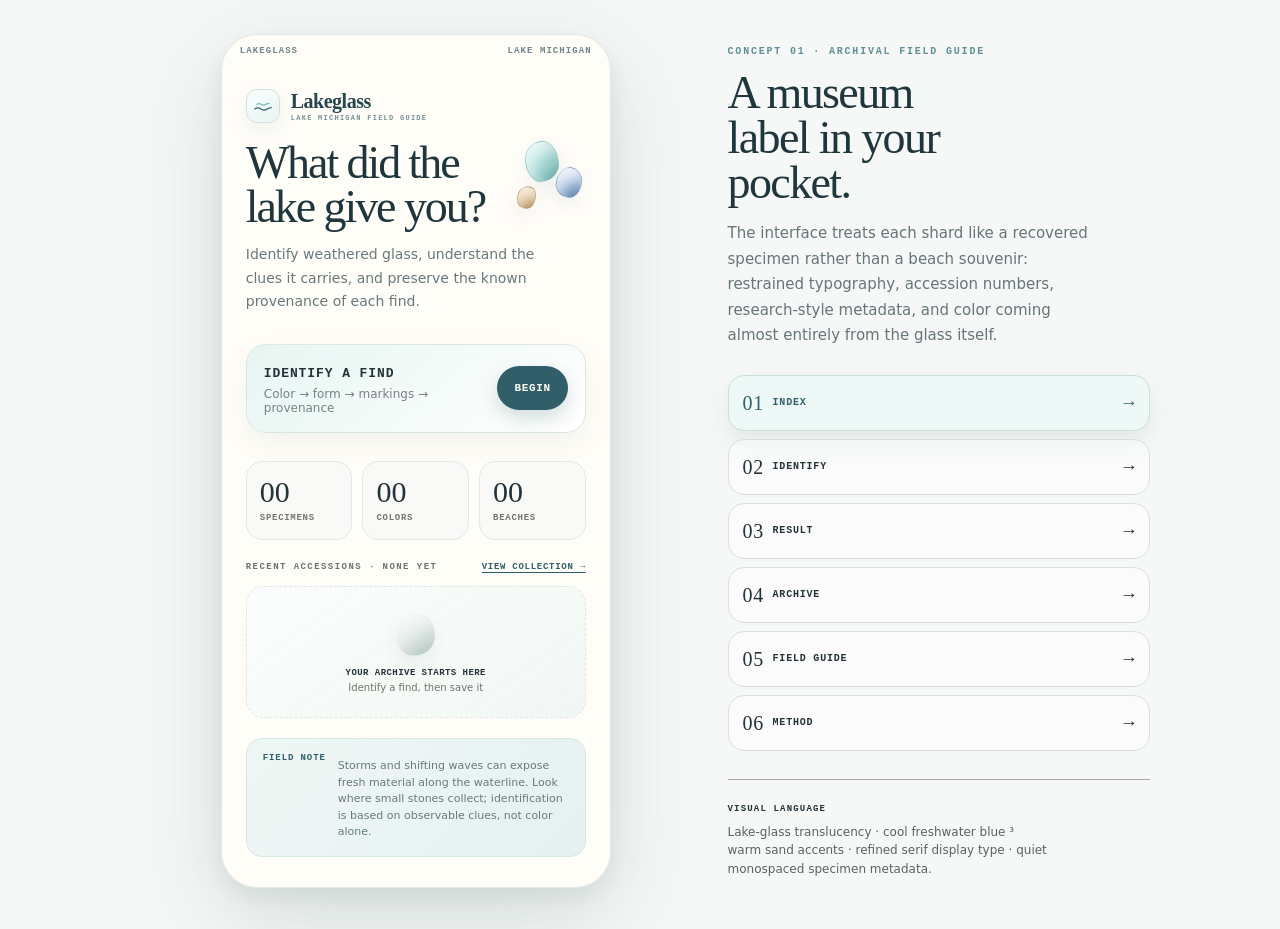
==== commit 222397ba: "Restore last stable Lakeglass archive interface" ====
--- a/index.html
+++ b/index.html
@@ -4,7 +4,7 @@
   <meta charset="utf-8">
   <meta name="viewport" content="width=device-width, initial-scale=1, viewport-fit=cover">
   <meta name="theme-color" content="#f5f8f6">
-  <meta name="description" content="Lakeglass — a Lake Michigan beach-glass field guide and personal specimen archive.">
+  <meta name="description" content="Lakeglass — a Lake Michigan beach glass field guide and personal specimen archive.">
   <meta name="apple-mobile-web-app-capable" content="yes">
   <meta name="apple-mobile-web-app-status-bar-style" content="default">
   <meta name="apple-mobile-web-app-title" content="Lakeglass">
@@ -13,12 +13,12 @@
   <link rel="apple-touch-icon" href="icons/apple-touch-icon.png">
   <link rel="icon" type="image/png" sizes="32x32" href="icons/favicon-32.png">
   <link rel="stylesheet" href="styles.css">
-  <link rel="stylesheet" href="archive.css">
 </head>
 <body>
 <div id="lake-glass-mockup" class="lg-root">
+
   <div class="frame">
-    <main class="phone" aria-live="polite">
+    <div class="phone" aria-live="polite">
       <div class="status"><span>LAKEGLASS</span><span>LAKE MICHIGAN</span></div>
 
       <section class="screen active" data-screen="home">
@@ -28,41 +28,44 @@
           </div>
           <div><div class="brand-wordmark"><strong>Lakeglass</strong></div><div class="brand-subtitle">Lake Michigan Field Guide</div></div>
         </div>
-
         <div class="hero-title-wrap"><h1>What did the<br>lake give you?</h1><span class="hero-glass-cluster" aria-hidden="true"><i></i><i></i><i></i></span></div>
-        <p class="lede">Read the physical evidence in weathered glass, preserve where it was found, and keep each interpretation revisable as the research improves.</p>
+        <p class="lede">Identify weathered glass, understand the clues it carries, and preserve the known provenance of each find.</p>
 
         <div class="hero-find">
-          <div><strong>Identify a find</strong><span>Observe → interpret → accession</span></div>
+          <div><strong>Identify a find</strong><span>Color → form → markings → provenance</span></div>
           <button class="primary" type="button" data-go="identify">Begin</button>
         </div>
 
         <div class="metrics">
-          <div class="metric" id="specimenMetric" role="button" tabindex="0" aria-label="View full specimen collection"><b>00</b><span>Specimens</span></div>
-          <div class="metric"><b>00</b><span>Colors</span></div>
-          <div class="metric"><b>00</b><span>Beaches</span></div>
-        </div>
-
-        <div class="home-archive-heading"><div class="section-label">Recent accessions · none yet</div><button class="view-collection-btn" type="button" data-go="collection">View collection →</button></div>
-        <div class="find-strip"><div class="find-card empty-accession"><div class="stone clear"></div><b>Your archive starts here</b><small>Identify a find, then save it</small></div></div>
-
-        <div class="field-note"><b>Field note</b><p>Small beach-tumbled fragments often lose their original curvature. Lakeglass treats generic shape as supporting evidence and gives more weight to diagnostic manufacturing clues, chemistry, marks, and known provenance.</p></div>
+          <div class="metric"><b>42</b><span>Specimens</span></div>
+          <div class="metric"><b>11</b><span>Colors</span></div>
+          <div class="metric"><b>06</b><span>Beaches</span></div>
+        </div>
+
+        <div class="section-label">Recent accessions</div>
+        <div class="find-strip">
+          <div class="find-card"><div class="stone aqua"></div><b>Pale aqua</b><small>LM-042</small></div>
+          <div class="find-card"><div class="stone amber"></div><b>Amber</b><small>LM-041</small></div>
+          <div class="find-card"><div class="stone clear"></div><b>Clear / embossed</b><small>LM-040</small></div>
+        </div>
+
+        <div class="field-note"><b>Field note</b><p>Storms and shifting waves can expose fresh material along the waterline. Look where small stones collect; identification is based on observable clues, not color alone.</p></div>
       </section>
 
       <section class="screen" data-screen="identify">
         <button class="back" type="button" data-go="home">← Index</button>
-        <div class="eyebrow" id="identifyEyebrow">Field identification</div>
+        <div class="eyebrow">Field identification</div>
         <div class="progress"><i style="width:100%"></i></div>
-        <div class="question" id="identifyQuestion">Tell us what the lake gave you.</div>
-        <p class="hint">Record what you can actually observe. Lakeglass stores these observations separately from its interpretation.</p>
-
-        <div class="identify-group">
-          <div class="group-label">01 · Shoreline region</div>
+        <div class="question">Tell us what the lake gave you.</div>
+        <p class="hint">A few quick observations build a Lake Michigan-specific reading.</p>
+
+        <div class="identify-group">
+          <div class="group-label">01 · Shoreline</div>
           <div class="choice-list" data-group="region">
-            <button class="choice selected" type="button" data-value="chicago">Chicago area<small>urban fill, historic dumping, industry</small></button>
-            <button class="choice" type="button" data-value="milwaukee">Milwaukee area<small>local glassworks and historic dumping</small></button>
-            <button class="choice" type="button" data-value="michigan">Michigan shoreline<small>shipping, household glass, industrial slag</small></button>
-            <button class="choice" type="button" data-value="unsure">Not sure<small>use general Lake Michigan context</small></button>
+            <button class="choice selected" type="button" data-value="chicago">Chicago area<small>landfill shoreline, fire debris, World's Fair sites</small></button>
+            <button class="choice" type="button" data-value="milwaukee">Milwaukee area<small>railroad-dump erosion, local glassworks</small></button>
+            <button class="choice" type="button" data-value="michigan">Michigan shoreline<small>shipping debris, wrecks, slag glass</small></button>
+            <button class="choice" type="button" data-value="unsure">Not sure<small>use general Lake Michigan sourcing</small></button>
           </div>
         </div>
 
@@ -74,22 +77,21 @@
         <div class="identify-group">
           <div class="group-label">03 · Thickness</div>
           <div class="choice-list" data-group="thickness">
-            <button class="choice selected" type="button" data-value="thin">Thin<small>roughly 2–4 mm</small></button>
-            <button class="choice" type="button" data-value="medium">Medium<small>heavier vessel or tableware range</small></button>
-            <button class="choice" type="button" data-value="thick">Thick / heavy<small>base, insulator, industrial, or heavy vessel</small></button>
-            <button class="choice" type="button" data-value="unknown">Hard to tell<small>leave thickness unresolved</small></button>
-          </div>
-        </div>
-
-        <div class="identify-group">
-          <div class="group-label">04 · Surviving form</div>
+            <button class="choice selected" type="button" data-value="thin">Thin, like a bottle wall<small>about 2–4 mm</small></button>
+            <button class="choice" type="button" data-value="medium">Medium<small>jar base, plate edge, heavier packaging</small></button>
+            <button class="choice" type="button" data-value="thick">Thick or heavy chunk<small>bottle base, insulator, or slag candidate</small></button>
+          </div>
+        </div>
+
+        <div class="identify-group">
+          <div class="group-label">04 · Form</div>
           <div class="choice-list two" data-group="form">
-            <button class="choice selected" type="button" data-value="flat">Small flat fragment<small>curvature may be lost; source unresolved</small></button>
-            <button class="choice" type="button" data-value="curved">Clearly curved wall<small>vessel curvature survives</small></button>
-            <button class="choice" type="button" data-value="rim">Rim / lip / finish<small>high-value manufacturing clue</small></button>
-            <button class="choice" type="button" data-value="base">Base / heel<small>may preserve scars or maker details</small></button>
-            <button class="choice" type="button" data-value="neck">Bottle neck<small>bottle-specific profile</small></button>
-            <button class="choice" type="button" data-value="unknown">Hard to tell<small>keep form unresolved</small></button>
+            <button class="choice selected" type="button" data-value="curved">Curved wall<small>likely bottle or jar body</small></button>
+            <button class="choice" type="button" data-value="flat">Flat fragment<small>window, plate, or flat-sided vessel</small></button>
+            <button class="choice" type="button" data-value="rim">Rim or lip<small>high-value dating clue</small></button>
+            <button class="choice" type="button" data-value="base">Base or heel<small>may preserve maker details</small></button>
+            <button class="choice" type="button" data-value="neck">Neck<small>bottle-specific profile</small></button>
+            <button class="choice" type="button" data-value="unknown">Hard to tell<small>keep the reading cautious</small></button>
           </div>
         </div>
 
@@ -103,44 +105,32 @@
         </div>
 
         <div class="identify-group">
-          <div class="group-label">06 · Surface / markings</div>
+          <div class="group-label">06 · Surface or markings</div>
           <div class="choice-list" data-group="mark">
-            <button class="choice selected" type="button" data-value="smooth">Smooth and frosted<small>even shoreline weathering</small></button>
-            <button class="choice" type="button" data-value="letters">Embossed / marked<small>letters, numbers, logo, or symbol</small></button>
-            <button class="choice" type="button" data-value="vents">Small molded vent dots<small>manufacturing clue on some bottles</small></button>
-            <button class="choice" type="button" data-value="ripple">Deliberately wavy / rippled<small>meaningful flat-glass clue</small></button>
-            <button class="choice" type="button" data-value="rough">Still sharp or glossy<small>lighter shoreline weathering</small></button>
+            <button class="choice selected" type="button" data-value="smooth">Smooth and frosted<small>even weathering, no sharp facets</small></button>
+            <button class="choice" type="button" data-value="letters">Raised letters or logo<small>often the strongest identification clue</small></button>
+            <button class="choice" type="button" data-value="ripple">Wavy or rippled<small>may point to old window or plate glass</small></button>
+            <button class="choice" type="button" data-value="rough">Still sharp or glossy<small>likely less time in the water</small></button>
           </div>
         </div>
 
         <div class="identify-group" id="diagnosticGroup" hidden>
-          <div class="group-label">07 · Diagnostic feature</div>
+          <div class="group-label">07 · Diagnostic clue</div>
           <div class="diagnostic-panel">
             <div class="diagnostic-question" id="diagnosticQuestion">One more clue can strengthen this reading.</div>
             <p class="diagnostic-help" id="diagnosticHelp">Choose the closest physical feature you can see.</p>
             <div class="choice-list" id="diagnosticChoices"></div>
-            <input class="text-field diagnostic-transcription" id="diagnosticTextInput" type="text" placeholder="Transcribe visible letters / numbers / mark" aria-label="Visible mark transcription" hidden>
-          </div>
-        </div>
-
-        <div class="identify-group dating-clue" id="datingClueGroup" hidden>
-          <div class="group-label">08 · Optional chemistry / color clue</div>
-          <div class="diagnostic-panel">
-            <div class="diagnostic-question" id="datingQuestion"></div>
-            <p class="diagnostic-help" id="datingHelp"></p>
-            <div class="choice-list" id="datingChoices"></div>
-            <p class="microcopy">Used only where the clue has documented chronological value.</p>
-          </div>
-        </div>
-
-        <div class="identify-group">
-          <div class="group-label">09 · Known provenance</div>
+          </div>
+        </div>
+
+        <div class="identify-group">
+          <div class="group-label">08 · Known provenance</div>
           <div class="field-pair">
             <input class="text-field" id="foundAt" type="text" placeholder="Beach or shoreline" aria-label="Beach or shoreline">
             <input class="text-field" id="foundDate" type="date" aria-label="Date found">
           </div>
-          <input class="text-field" id="collectorNote" type="text" placeholder="Optional collector note" aria-label="Optional collector note" style="margin-top:9px">
-          <p class="microcopy">Where and when you found it are known provenance. Age, source, and history remain interpretations.</p>
+          <input class="text-field" id="collectorNote" type="text" placeholder="Optional note — e.g. after a storm" aria-label="Optional collector note" style="margin-top:9px">
+          <p class="microcopy">These are recorded as known provenance. The app keeps them separate from inferred history.</p>
         </div>
 
         <div class="next-row"><button class="primary" type="button" id="analyzeBtn">Analyze specimen →</button></div>
@@ -152,40 +142,38 @@
         <div class="result-hero">
           <div class="result-stone" id="resultStone" aria-label="Illustrated beach glass specimen"></div>
           <div>
-            <div class="specno" id="resultSpecNo">Next accession</div>
-            <h2 id="resultName">Specimen</h2>
-            <div class="date-range" id="resultRegion">Lake Michigan</div>
-            <div class="rarity10"><span>Color rarity</span><div class="track"><div class="fill" id="rarityFill"></div></div><span id="rarityValue">—</span></div>
-          </div>
-        </div>
-
-        <p class="result-summary" id="resultSummary">Complete the observation record to build a field reading.</p>
+            <div class="specno" id="resultSpecNo">Lake Michigan specimen</div>
+            <h2 id="resultName">Light Blue / Aqua</h2>
+            <div class="date-range" id="resultRegion">Chicago · Lake Michigan</div>
+            <div class="rarity10"><span>Occurrence</span><div class="track"><div class="fill" id="rarityFill" style="width:20%"></div></div><span id="rarityValue">2 / 10</span></div>
+          </div>
+        </div>
+
+        <p class="result-summary" id="resultSummary">Likely an <em>aqua utility-bottle fragment</em>, softened by prolonged Lake Michigan tumbling.</p>
 
         <div class="pill-row">
-          <span class="pill" id="rarityPill">Color rarity</span>
-          <span class="pill" id="shorePill">Lake Michigan</span>
-          <span class="pill" id="wearPill">Surface recorded</span>
-          <span class="pill" id="strengthPill">Possible</span>
-          <span class="pill" id="datingConfidencePill">Dating confidence · Broad</span>
+          <span class="pill" id="rarityPill">Uncommon color</span>
+          <span class="pill" id="shorePill">Chicago shoreline</span>
+          <span class="pill" id="wearPill">Long-tumbled</span>
+          <span class="pill" id="strengthPill">Strong match</span>
         </div>
 
         <div class="result-grid">
-          <div class="data-cell"><small>Probable source</small><b id="originText">Unresolved</b></div>
-          <div class="data-cell"><small>Material clue</small><b id="thicknessText">Unresolved</b></div>
-          <div class="data-cell"><small>Form clue</small><b id="formText">Unresolved</b></div>
-          <div class="data-cell"><small>Opacity</small><b id="opacityText">Unresolved</b></div>
-          <div class="data-cell"><small>Wear & weathering</small><b id="markText">Unresolved</b></div>
-          <div class="data-cell"><small>Diagnostic clue</small><b id="diagnosticText">None recorded</b></div>
-          <div class="data-cell"><small>Historical period</small><b id="periodText">Broad date only</b><small class="dating-basis" id="dateBasisNote"></small></div>
-          <div class="data-cell"><small>Local note</small><b id="regionalClue">Lake Michigan context</b></div>
+          <div class="data-cell"><small>Probable source</small><b id="originText">Bottle glass</b></div>
+          <div class="data-cell"><small>Material clue</small><b id="thicknessText">Bottle-wall glass</b></div>
+          <div class="data-cell"><small>Form clue</small><b id="formText">Curved wall</b></div>
+          <div class="data-cell"><small>Opacity</small><b id="opacityText">Transparent</b></div>
+          <div class="data-cell"><small>Wear & weathering</small><b id="markText">Long-tumbled surface</b></div>
+          <div class="data-cell"><small>Diagnostic clue</small><b id="diagnosticText">No diagnostic feature recorded</b></div>
+          <div class="data-cell"><small>Historical period</small><b id="periodText">Not enough evidence</b></div>
+          <div class="data-cell"><small>Local note</small><b id="regionalClue">Chicago shoreline context</b></div>
         </div>
 
         <div class="intel-section">
           <div class="intel-title"><span>Specimen ratings</span></div>
-          <div class="rating-row"><span class="rating-label">Color rarity</span><span class="rating-track"><i id="colorRating"></i></span><span class="rating-value" id="colorRatingValue">—</span></div>
-          <div class="rating-row"><span class="rating-label">Form distinctiveness</span><span class="rating-track"><i id="formRating"></i></span><span class="rating-value" id="formRatingValue">—</span></div>
-          <div class="rating-row"><span class="rating-label">Historical interest</span><span class="rating-track"><i id="historyRating"></i></span><span class="rating-value" id="historyRatingValue">—</span></div>
-          <div class="rating-key"><b>How to read the scales</b><span>Color rarity: 1 = very common · 10 = exceptionally rare.</span><span>Form distinctiveness: 1 = generic fragment · 10 = unusually diagnostic surviving form.</span><span>Historical interest: 1 = little chronological information · 10 = unusually informative.</span></div>
+          <div class="rating-row"><span class="rating-label">Color occurrence</span><span class="rating-track"><i id="colorRating" style="width:20%"></i></span><span class="rating-value" id="colorRatingValue">2 / 10</span></div>
+          <div class="rating-row"><span class="rating-label">Form rarity</span><span class="rating-track"><i id="formRating" style="width:30%"></i></span><span class="rating-value" id="formRatingValue">3 / 10</span></div>
+          <div class="rating-row"><span class="rating-label">Historical interest</span><span class="rating-track"><i id="historyRating" style="width:40%"></i></span><span class="rating-value" id="historyRatingValue">4 / 10</span></div>
         </div>
 
         <div class="intel-section">
@@ -198,46 +186,46 @@
         </div>
 
         <div class="intel-section">
-          <div class="intel-title"><span>Why we think this</span><span>Interpretation</span></div>
-          <p class="evidence-copy" id="colorNote">The interpretation will list the physical clues carrying the most weight.</p>
+          <div class="intel-title"><span>Why we think this</span><span>Field reading</span></div>
+          <p class="evidence-copy" id="colorNote">Aqua is the natural tint of many older utility glasses and is a familiar Lake Michigan find.</p>
           <div class="source-tags" id="sourceTags"></div>
         </div>
 
-        <div class="uncertain-note" id="uncertainNote" hidden><b>Unresolved specimen</b><p id="uncertainText"></p></div>
-
-        <details class="deep-note" open><summary>Local shoreline context</summary><div class="deep-note-body"><p id="regionSpecificText"></p></div></details>
-        <details class="deep-note"><summary>Historical context</summary><div class="deep-note-body"><p id="regionalHistory"></p></div></details>
-        <details class="deep-note"><summary>Research basis</summary><div class="deep-note-body"><p id="researchBasis"></p></div></details>
-        <details class="deep-note"><summary>Method</summary><div class="deep-note-body"><p id="interpretationText">Observable facts are stored separately from inferred source and date. Diagnostic manufacturing evidence outranks generic fragment shape.</p></div></details>
-
+        <div class="uncertain-note" id="uncertainNote" hidden>
+          <b>Unresolved specimen</b>
+          <p id="uncertainText">The evidence is split. One more physical clue could change this reading.</p>
+        </div>
+
+        <details class="deep-note" open>
+          <summary>Local shoreline context</summary>
+          <div class="deep-note-body"><p id="regionSpecificText">Local context can strengthen or weaken a color-based hypothesis.</p></div>
+        </details>
+
+        <details class="deep-note">
+          <summary>Historical context</summary>
+          <div class="deep-note-body"><p id="regionalHistory">Lake Michigan shoreline history provides context, not certainty.</p></div>
+        </details>
+
+        <details class="deep-note">
+          <summary>Research basis</summary>
+          <div class="deep-note-body"><p id="researchBasis">Lakeglass uses multiple regional and beach-glass references for this reading.</p></div>
+        </details>
+
+        <details class="deep-note">
+          <summary>How this rating works</summary>
+          <div class="deep-note-body"><p id="interpretationText">This reading combines color, thickness, surface condition, and shoreline context. It is historically informed rather than lab-grade dating.</p></div>
+        </details>
         <div class="next-row"><button class="primary" type="button" id="saveSpecimenBtn">Save to collection →</button></div>
       </section>
 
       <section class="screen" data-screen="collection">
         <button class="back" type="button" data-go="home">← Index</button>
-        <div class="collection-head"><div><div class="eyebrow">Personal archive</div><h2>Collection</h2></div><div class="sort" id="collectionCount">0 specimens</div></div>
-
-        <div class="collection-intelligence" id="collectionIntelligence"></div>
-
-        <div class="collection-controls">
-          <input class="text-field" id="collectionSearch" type="search" placeholder="Search accession, beach, source, notes…" aria-label="Search collection">
-          <div class="filter-grid">
-            <select class="text-field" id="filterColor" aria-label="Filter by color"><option value="">All colors</option></select>
-            <select class="text-field" id="filterBeach" aria-label="Filter by beach"><option value="">All beaches</option></select>
-            <select class="text-field" id="filterEra" aria-label="Filter by estimated era"><option value="">All eras</option><option value="pre1900">Before 1900</option><option value="1900-1949">1900–1949</option><option value="1950plus">1950+</option><option value="broad">Broad / unresolved date</option></select>
-            <select class="text-field" id="filterStatus" aria-label="Filter by interpretation status"><option value="">All statuses</option><option value="diagnostic">Diagnostic dating</option><option value="unresolved">Unresolved / broad</option><option value="legacy">Needs observation record</option></select>
-            <select class="text-field" id="sortCollection" aria-label="Sort collection"><option value="newest">Newest accession</option><option value="oldest">Oldest accession</option><option value="rarity">Rarest color first</option><option value="color">Color / accession</option><option value="beach">Beach</option></select>
-          </div>
-        </div>
-
-        <div class="color-summary" id="colorSummary"></div>
-        <div class="backup-status" id="backupStatus"><div><b>Archive backup</b><span>No export recorded yet.</span></div></div>
+        <div class="collection-head"><div><div class="eyebrow">Personal archive</div><h2>Collection</h2></div><div class="sort" id="collectionCount">42 specimens</div></div>
         <div class="archive-tools">
           <button class="secondary" type="button" id="exportCollectionBtn">Export archive</button>
           <button class="secondary" type="button" id="importCollectionBtn">Import archive</button>
           <input id="importCollectionFile" type="file" accept="application/json,.json" hidden>
         </div>
-        <div class="accession-help"><b>About accession numbers</b><p>Each color keeps its own permanent sequence. <strong>LM.CLEAR.005</strong> is the fifth clear/white specimen accessioned; <strong>LM.GREEN.001</strong> is the first green. Issued numbers are never reused.</p></div>
         <div class="collection-grid" id="collectionGrid"></div>
       </section>
 
@@ -245,35 +233,29 @@
         <button class="back" type="button" data-go="collection">← Collection</button>
         <div class="eyebrow">Accession record</div>
         <div class="detail-hero">
-          <div class="specno" id="detailId">Lakeglass specimen</div>
-          <h2 id="detailName">Specimen</h2>
-          <p class="result-summary" id="detailSummary">Observed evidence and current interpretation are preserved separately.</p>
+          <div class="specno" id="detailId">LM-042</div>
+          <h2 id="detailName">Pale aqua</h2>
+          <p class="result-summary" id="detailSummary" style="padding:10px 0 0;margin:0">A saved Lake Michigan specimen with known find context and an inferred historical reading.</p>
           <div class="detail-meta">
-            <div><small>Known provenance</small><b id="detailProvenance">Not recorded</b></div>
-            <div><small>Estimated period</small><b id="detailPeriod">Unresolved</b></div>
-            <div><small>Color rarity</small><b id="detailRarity">—</b></div>
-            <div><small>Probable source</small><b id="detailSource">Unresolved</b></div>
-            <div><small>Dating confidence</small><b id="detailDatingConfidence">Broad</b></div>
-            <div><small>Last interpreted</small><b id="detailAnalyzedAt">Not recorded</b></div>
-          </div>
-        </div>
-
-        <details class="deep-note" open><summary>Observed specimen</summary><div class="deep-note-body"><div class="observation-grid" id="detailObservations"></div></div></details>
-        <details class="deep-note" open><summary>Current interpretation</summary><div class="deep-note-body"><p id="detailNotes">No interpretation notes recorded.</p></div></details>
-        <details class="deep-note"><summary>Interpretation history</summary><div class="deep-note-body" id="interpretationHistory"><p>No earlier interpretations.</p></div></details>
-
-        <div class="archive-tools detail-actions">
-          <button class="primary" type="button" id="reanalyzeSpecimenBtn">Re-analyze stored clues</button>
-          <button class="secondary" type="button" id="editSpecimenBtn">Edit catalog record</button>
+            <div><small>Known provenance</small><b id="detailProvenance">Loyola Beach · Chicago</b></div>
+            <div><small>Estimated period</small><b id="detailPeriod">ca. 1880–1930</b></div>
+            <div><small>Color occurrence</small><b id="detailRarity">2 / 10</b></div>
+            <div><small>Probable source</small><b id="detailSource">Container glass</b></div>
+          </div>
+        </div>
+        <details class="deep-note" open><summary>Identification notes</summary><div class="deep-note-body"><p id="detailNotes">Color, form, opacity, thickness, and surface clues are preserved with the accession.</p></div></details>
+        <div class="archive-tools" style="margin-top:14px">
+          <button class="secondary" type="button" id="editSpecimenBtn">Edit record</button>
           <button class="danger" type="button" id="deleteSpecimenBtn">Delete record</button>
         </div>
-
         <div class="edit-sheet" id="editSheet">
-          <div class="group-label">Edit catalog record</div>
+          <div class="group-label">Edit accession record</div>
           <input class="text-field" id="editName" type="text" placeholder="Specimen name" aria-label="Specimen name">
-          <input class="text-field" id="editFoundAt" type="text" placeholder="Beach or shoreline" aria-label="Beach or shoreline">
-          <input class="text-field" id="editFoundDate" type="date" aria-label="Date found">
-          <input class="text-field" id="editCollectorNote" type="text" placeholder="Collector note" aria-label="Collector note">
+          <input class="text-field" id="editProvenance" type="text" placeholder="Known provenance" aria-label="Known provenance">
+          <input class="text-field" id="editPeriod" type="text" placeholder="Estimated period" aria-label="Estimated period">
+          <input class="text-field" id="editSource" type="text" placeholder="Probable source" aria-label="Probable source">
+          <input class="text-field" id="editRarity" type="text" placehlder="Occurrence rating" aria-label="Occurrence rating">
+          <input class="text-field" id="editNotes" type="text" placehlder="Identification notes" aria-label="Identification notes">
           <div class="edit-actions"><button class="secondary" type="button" id="cancelEditBtn">Cancel</button><button class="primary" type="button" id="saveEditBtn">Save changes</button></div>
         </div>
       </section>
@@ -282,52 +264,68 @@
         <button class="back" type="button" data-go="home">← Index</button>
         <div class="eyebrow">Field guide</div>
         <h2 style="margin-top:8px">Clues worth noticing</h2>
-        <p class="lede">The best dates usually come from manufacturing evidence rather than generic shard shape.</p>
+        <p class="lede">Use these when a specimen lands between two possible readings.</p>
         <div class="guide-grid" style="margin-top:18px">
-          <div class="guide-card"><b>Pontil scars</b><p>On utilitarian bottles, a pontil usually points to the Civil War era or earlier and is almost always pre-1870s.</p></div>
-          <div class="guide-card"><b>Applied vs. tooled finish</b><p>Applied finishes typically date about 1820–1890. Tooled finishes dominate after 1890 and largely disappear by the early 1920s.</p></div>
-          <div class="guide-card"><b>Owens suction scar</b><p>A feathered circular or oval base scar identifies the Owens automatic-bottle process beginning in the early 20th century.</p></div>
-          <div class="guide-card"><b>Vent marks</b><p>Mouth-blown bottles with air-vent dots generally date after the mid/late 1880s; multiple vents often favor roughly 1905–1920.</p></div>
-          <div class="guide-card"><b>Embossing</b><p>Letters, numbers, logos, and date codes can identify a maker, product, plant, or narrower manufacturing period.</p></div>
-          <div class="guide-card"><b>Solarized lavender</b><p>A pale or uneven amethyst cast can support manganese-decolorized colorless glass, commonly around 1890–1920.</p></div>
-          <div class="guide-card"><b>Clear-glass tint</b><p>Faint amethyst, straw, or gray in otherwise clear glass can carry more dating value than “clear” alone.</p></div>
-          <div class="guide-card"><b>Near-black glass</b><p>Strong backlight can reveal deep olive, amber, blue, or purple and change the historical interpretation.</p></div>
-          <div class="guide-card"><b>True flat glass</b><p>A small flat shard is not automatically window glass. Deliberate rippling or other flat-glass manufacturing clues carry more weight.</p></div>
-          <div class="guide-card"><b>Industrial slag</b><p>Known furnace context can be highly dateable: Leland and Frankfort/Elberta slag can tie to specific ironworks periods.</p></div>
-        </div>
-        <details class="deep-note" open><summary>Color rarity</summary><div class="deep-note-body"><p>1 means very common around Lake Michigan; 10 means exceptionally rare. This is a comparative Lakeglass field index, not a measured population frequency.</p></div></details>
+          <div class="guide-card"><b>Bottle lips</b><p>Finish style and seam position can narrow manufacturing period.</p></div>
+          <div class="guide-card"><b>Pontil scars</b><p>A rough or polished base scar can signal older hand-finished production.</p></div>
+          <div class="guide-card"><b>Embossing</b><p>Letters, numbers, and logos can point to a maker or regional bottler.</p></div>
+          <div class="guide-card"><b>Bubbles</b><p>Irregular bubbles can support an older-manufacture hypothesis, but are not proof alone.</p></div>
+          <div class="guide-card"><b>Opacity</b><p>Opaque white may indicate milk glass rather than frosted clear glass.</p></div>
+          <div class="guide-card"><b>Near-black glass</b><p>Hold it to strong light; deep olive or amber can look black at thickness.</p></div>
+          <div class="guide-card"><b>After storms</b><p>Spring, fall, and strong wave events can reshape the shoreline and expose new glass.</p></div>
+          <div class="guide-card"><b>Pebble lines</b><p>Search where small stones gather near the waterline; glass often settles with material of similar size.</p></div>
+          <div class="guide-card"><b>Color in daylight</b><p>Thickness, lighting, weathering, and glass chemistry can all shift how a color appears.</p></div>
+          <div class="guide-card"><b>Glassy rock?</b><p>Leland Blue and similar material are industrial smelting slag, not ordinary bottle glass.</p></div>
+        </div>
+        <details class="deep-note" open><summary>Lake Michigan occurrence</summary><div class="deep-note-body"><p>1–2 common · 3–4 familiar · 5–6 uncommon · 7–8 rare · 9 very rare · 10 exceptional. The scale is a comparative Lakeglass field index and can be revised as better regional evidence becomes available.</p></div></details>
       </section>
 
       <section class="screen" data-screen="methodology">
         <button class="back" type="button" data-go="home">← Index</button>
         <div class="eyebrow">About the index</div>
         <h2 style="margin-top:8px">How Lakeglass reads a find</h2>
-        <p class="lede">Each accession contains two layers: observations recorded from the object and an interpretation that can change as better evidence becomes available.</p>
-        <details class="deep-note" open><summary>Observation vs. interpretation</summary><div class="deep-note-body"><p>Color, thickness, surviving form, opacity, surface, marks, diagnostic features, and known find provenance are stored as observations. Probable source, age, dating confidence, and historical significance are interpretations.</p></div></details>
-        <details class="deep-note"><summary>Dating confidence</summary><div class="deep-note-body"><p><strong>Broad</strong> means the evidence spans a long period. <strong>Moderate</strong> means several clues favor a useful range. <strong>Strong</strong> means a documented color chemistry or manufacturing feature narrows the range substantially. <strong>Diagnostic</strong> is reserved for especially powerful clues such as a pontil, distinctive finish/manufacturing feature, or location-specific industrial attribution.</p></div></details>
-        <details class="deep-note"><summary>Three 1–10 scales</summary><div class="deep-note-body"><p><strong>Color rarity:</strong> 1 very common → 10 exceptionally rare. <strong>Form distinctiveness:</strong> 1 generic fragment → 10 unusually diagnostic form. <strong>Historical interest:</strong> 1 little chronological information → 10 unusually informative.</p></div></details>
-        <details class="deep-note"><summary>Re-analysis</summary><div class="deep-note-body"><p>An accession number and known provenance stay permanent. The current interpretation may be re-run when Lakeglass research changes; earlier interpretations remain in the record rather than being erased.</p></div></details>
-        <details class="deep-note"><summary>Research sources</summary><div class="deep-note-body"><p>Lakeglass uses the Society for Historical Archaeology Historic Glass Bottle Identification resources alongside regional Lake Michigan sources including Schlitz Audubon, Southwest Michigan reporting, Rock &amp; Gem, Michigan Beachtowns, and Beachcombing Magazine. Regional observations are context, not universal rules.</p></div></details>
-      </section>
-    </main>
+        <p class="lede">A field identification is an interpretation of physical clues, not a laboratory attribution.</p>
+        <details class="deep-note" open><summary>Identification</summary><div class="deep-note-body"><p>Lakeglass compares color, opacity, thickness, form, surface wear, markings, and shoreline context. When a diagnostic feature such as a rim, base, embossing, near-black color, milk glass, or slag candidate is reported, the guide asks one additional targeted question because those clues can carry more historical weight than color alone.</p></div></details>
+        <details class="deep-note"><summary>Identification strength</summary><div class="deep-note-body"><p>Possible · Good match · Strong match ÷ Distinctive match. These labels describe how well the observed clues agree; they are not statistical probabilities.</p></div></details>
+        <details class="deep-note"><summary>Occurrence index</summary><div class="deep-note-body"><p>The 1–10 score is a comparative Lakeglass field index for how often a color is encountered around Lake Michigan. It is not a measured population frequency and can change as better regional evidence becomes available.</p></div></details>
+        <details class="deep-note"><summary>Provenance</summary><div class="deep-note-body"><p>Where and when you found a specimen are recorded as known provenance. Probable source, age, and historical origin remain inferred interpretations and may change when better evidence appears.</p></div></details>
+        <details class="deep-note"><summary>Limits</summary><div class="deep-note-body"><p>A fragment usually cannot be dated or assigned to a specific manufacturer from color alone. Embossing, bottle finishes, bases, mold seams, and other diagnostic features can substantially strengthen a reading.</p></div></details>
+        <details class="deep-note"><summary>Research sources</summary><div class="deep-note-body"><p>Lakeglass cross-checks its field notes against Beachcombing Magazine, Rock &amp; Gem, Schlitz Audubon Nature Center, Visit Southwest Michigan, Michigan Beachtowns, and regional Michigan reporting. Regional observations are used as context rather than treated as universal rules, and source-backed information is rewritten into concise field-guide language.</p></div></details>
+      </section>
+
+      <section class="screen" data-screen="appstatus">
+        <button class="back" type="button" data-go="home">← Index</button>
+        <div class="eyebrow">App readiness</div>
+        <h2 style="margin-top:8px">Built for the shoreline</h2>
+        <p class="lede">Lakeglass is structured so the field guide, identification logic, and collection can live on-device without an account.</p>
+        <div class="app-status">
+          <div class="status-card"><strong>On-device collection</strong><p>Saved accession records are persisted locally in the browser using IndexedDB, so they can survive normal page reloads on the same device.</p><span class="status-badge"><span class="status-dot"></span>Local archive enabled</span></div>
+          <div class="status-card"><strong>Offline field guide</strong><p>The identification data and research notes are already bundled into the app. A production deployment only needs a service worker and cache manifest to make those screens available without a connection.</p><span class="status-badge"><span class="status-dot"></span>Ready for caching</span></div>
+          <div class="status-card"><strong>Home-screen install</strong><p>The Lakeglass production package is ready to be split into a web-app manifest, service worker, app icons, and this interface for a real home-screen install.</p><span class="status-badge"><span class="status-dot"></span>Ready to package</span></div>
+          <div class="status-card"><strong>No account required</strong><p>No camera identification, photo uploads, or cloud profile are needed for version 1. Export and import remain the backup path for moving a collection between devices.</p></div>
+        </div>
+      </section>
+    </div>
 
     <aside class="side">
-      <div class="side-kicker">Archival field guide</div>
+      <div class="side-kicker">Concept 01 · Archival field guide</div>
       <h2>A museum label in your pocket.</h2>
-      <p class="side-copy">Each find is accessioned as an observed object with known provenance. Historical interpretation remains evidence-based, source-backed, and revisable.</p>
-      <div class="nav" aria-label="Lakeglass screens">
+      <p class="side-copy">The interface treats each shard like a recovered specimen rather than a beach souvenir: restrained typography, accession numbers, research-style metadata, and color coming almost entirely from the glass itself.</p>
+
+      <div class="nav" aria-label="Mockup screens">
         <button class="active" type="button" data-go="home"><span class="num">01</span><span class="label">Index</span><span class="arrow">→</span></button>
         <button type="button" data-go="identify"><span class="num">02</span><span class="label">Identify</span><span class="arrow">→</span></button>
         <button type="button" data-go="result"><span class="num">03</span><span class="label">Result</span><span class="arrow">→</span></button>
         <button type="button" data-go="collection"><span class="num">04</span><span class="label">Archive</span><span class="arrow">→</span></button>
         <button type="button" data-go="guide"><span class="num">05</span><span class="label">Field guide</span><span class="arrow">→</span></button>
         <button type="button" data-go="methodology"><span class="num">06</span><span class="label">Method</span><span class="arrow">→</span></button>
+        <button type="button" data-go="appstatus"><span class="num">07</span><span class="label">App status</span><span class="arrow">→</span></button>
       </div>
-      <div class="design-note"><b>Archive principle</b><p>Observed facts survive. Interpretations can improve.</p></div>
+
+      <div class="design-note"><b>Visual language</b><p>Lake-glass translucency · cool freshwater blue ³ warm sand accents · refined serif display type · quiet monospaced specimen metadata.</p></div>
     </aside>
   </div>
 </div>
-<script src="data.js"></script>
-<script src="app.js" defer></script>
+  <script src="app.js" defer></script>
 </body>
 </html>
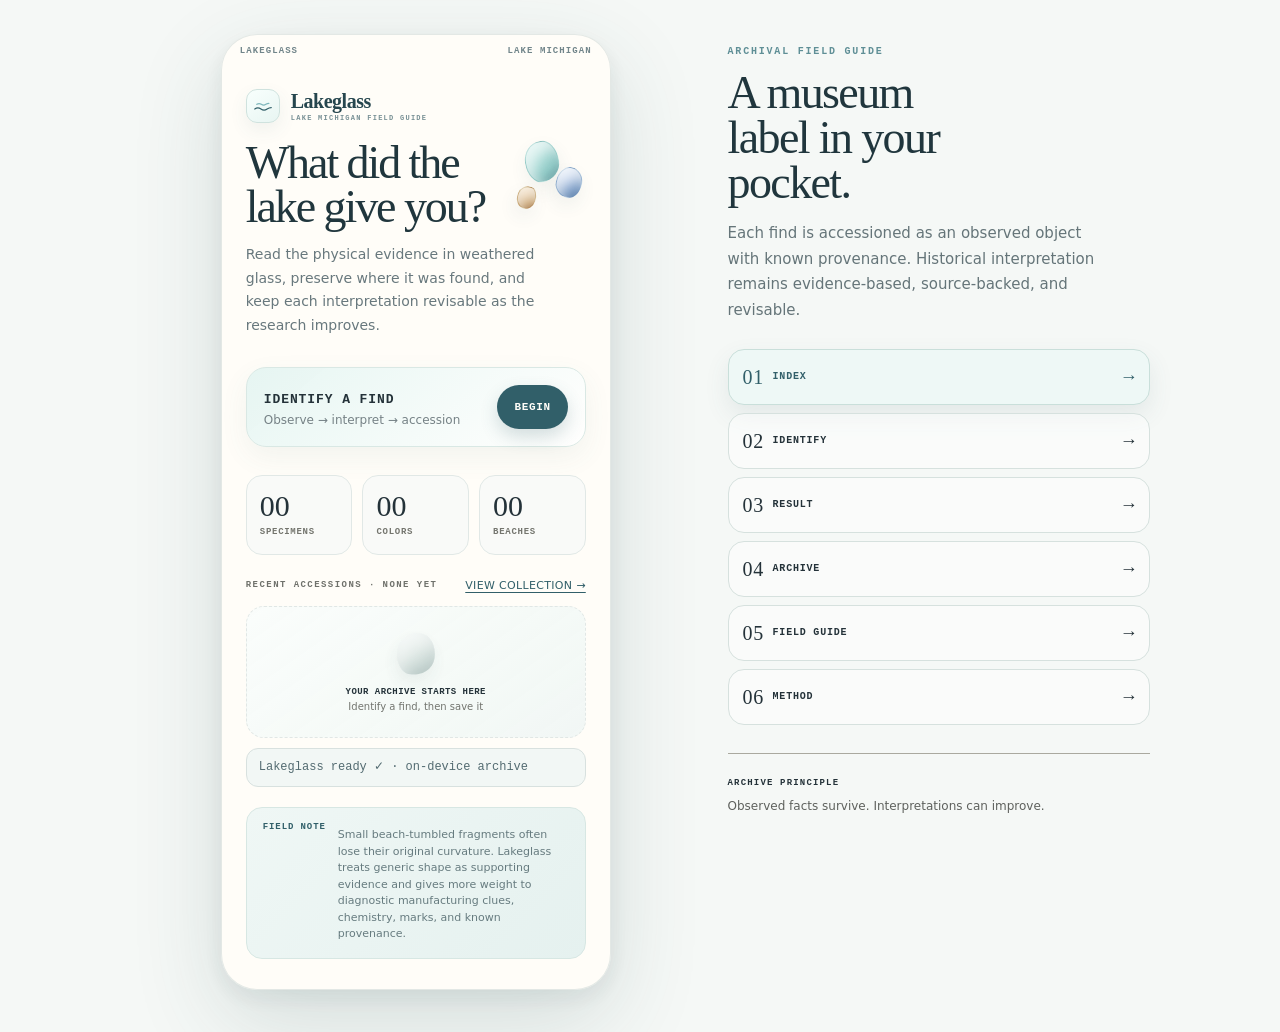
==== commit 5c67cdf9: "Promote Lakeglass V5 to the main app" ====
--- a/index.html
+++ b/index.html
@@ -1,331 +1,29 @@
-<!DOCTYPE html>
+<!doctype html>
 <html lang="en">
 <head>
-  <meta charset="utf-8">
-  <meta name="viewport" content="width=device-width, initial-scale=1, viewport-fit=cover">
-  <meta name="theme-color" content="#f5f8f6">
-  <meta name="description" content="Lakeglass — a Lake Michigan beach glass field guide and personal specimen archive.">
-  <meta name="apple-mobile-web-app-capable" content="yes">
-  <meta name="apple-mobile-web-app-status-bar-style" content="default">
-  <meta name="apple-mobile-web-app-title" content="Lakeglass">
-  <title>Lakeglass — Lake Michigan Field Guide</title>
-  <link rel="manifest" href="manifest.webmanifest">
-  <link rel="apple-touch-icon" href="icons/apple-touch-icon.png">
-  <link rel="icon" type="image/png" sizes="32x32" href="icons/favicon-32.png">
-  <link rel="stylesheet" href="styles.css">
+<meta charset="utf-8">
+<meta name="viewport" content="width=device-width,initial-scale=1,viewport-fit=cover">
+<meta name="theme-color" content="#f5f8f6">
+<meta name="description" content="Lakeglass — a Lake Michigan beach glass field guide and personal specimen archive.">
+<meta name="apple-mobile-web-app-capable" content="yes">
+<meta name="apple-mobile-web-app-status-bar-style" content="default">
+<meta name="apple-mobile-web-app-title" content="Lakeglass">
+<title>Lakeglass — Lake Michigan Field Guide</title>
+<link rel="manifest" href="manifest.webmanifest">
+<link rel="apple-touch-icon" href="icons/apple-touch-icon.png">
+<link rel="icon" type="image/png" sizes="32x32" href="icons/favicon-32.png">
+<link rel="stylesheet" href="styles.css">
+<link rel="stylesheet" href="archive.css">
+<style>
+#v5boot{min-height:100dvh;display:grid;place-items:center;padding:28px;background:#fffdf8;color:#29454c;font-family:-apple-system,BlinkMacSystemFont,"Segoe UI",sans-serif}
+.v5card{width:min(520px,100%);padding:24px;border:1px solid #d8e1df;border-radius:20px;background:#fff;box-shadow:0 12px 40px rgba(41,69,76,.08)}
+.v5card h1{font-family:"Iowan Old Style",Palatino,Georgia,serif;font-size:34px;font-weight:500;margin:0 0 10px}
+.v5card p{line-height:1.55;color:#677a7f}.v5card a{display:block;margin-top:12px;border-radius:999px;padding:13px 16px;text-align:center;text-decoration:none;background:#315f69;color:#fff}
+.v5-source-note{margin:10px 0 18px;padding:10px 12px;border:1px solid #d8e1df;border-radius:12px;background:#f2f7f5;color:#536b71;font:12px/1.45 ui-monospace,SFMono-Regular,Menlo,monospace}
+</style>
 </head>
 <body>
-<div id="lake-glass-mockup" class="lg-root">
-
-  <div class="frame">
-    <div class="phone" aria-live="polite">
-      <div class="status"><span>LAKEGLASS</span><span>LAKE MICHIGAN</span></div>
-
-      <section class="screen active" data-screen="home">
-        <div class="brand-lockup">
-          <div class="brand-mark" aria-hidden="true">
-            <svg viewBox="0 0 24 24" fill="none"><path d="M3 15.25c2.25-1.55 4.5-1.55 6.75 0s4.5 1.55 6.75 0 4.5-1.55 4.5-1.55" stroke="#315f69" stroke-width="1.35" stroke-linecap="round"/><path d="M5.25 10.2c1.65-1.15 3.3-1.15 4.95 0s3.3 1.15 4.95 0 3.3-1.15 3.3-1.15" stroke="#7fb7bc" stroke-width="1.35" stroke-linecap="round"/></svg>
-          </div>
-          <div><div class="brand-wordmark"><strong>Lakeglass</strong></div><div class="brand-subtitle">Lake Michigan Field Guide</div></div>
-        </div>
-        <div class="hero-title-wrap"><h1>What did the<br>lake give you?</h1><span class="hero-glass-cluster" aria-hidden="true"><i></i><i></i><i></i></span></div>
-        <p class="lede">Identify weathered glass, understand the clues it carries, and preserve the known provenance of each find.</p>
-
-        <div class="hero-find">
-          <div><strong>Identify a find</strong><span>Color → form → markings → provenance</span></div>
-          <button class="primary" type="button" data-go="identify">Begin</button>
-        </div>
-
-        <div class="metrics">
-          <div class="metric"><b>42</b><span>Specimens</span></div>
-          <div class="metric"><b>11</b><span>Colors</span></div>
-          <div class="metric"><b>06</b><span>Beaches</span></div>
-        </div>
-
-        <div class="section-label">Recent accessions</div>
-        <div class="find-strip">
-          <div class="find-card"><div class="stone aqua"></div><b>Pale aqua</b><small>LM-042</small></div>
-          <div class="find-card"><div class="stone amber"></div><b>Amber</b><small>LM-041</small></div>
-          <div class="find-card"><div class="stone clear"></div><b>Clear / embossed</b><small>LM-040</small></div>
-        </div>
-
-        <div class="field-note"><b>Field note</b><p>Storms and shifting waves can expose fresh material along the waterline. Look where small stones collect; identification is based on observable clues, not color alone.</p></div>
-      </section>
-
-      <section class="screen" data-screen="identify">
-        <button class="back" type="button" data-go="home">← Index</button>
-        <div class="eyebrow">Field identification</div>
-        <div class="progress"><i style="width:100%"></i></div>
-        <div class="question">Tell us what the lake gave you.</div>
-        <p class="hint">A few quick observations build a Lake Michigan-specific reading.</p>
-
-        <div class="identify-group">
-          <div class="group-label">01 · Shoreline</div>
-          <div class="choice-list" data-group="region">
-            <button class="choice selected" type="button" data-value="chicago">Chicago area<small>landfill shoreline, fire debris, World's Fair sites</small></button>
-            <button class="choice" type="button" data-value="milwaukee">Milwaukee area<small>railroad-dump erosion, local glassworks</small></button>
-            <button class="choice" type="button" data-value="michigan">Michigan shoreline<small>shipping debris, wrecks, slag glass</small></button>
-            <button class="choice" type="button" data-value="unsure">Not sure<small>use general Lake Michigan sourcing</small></button>
-          </div>
-        </div>
-
-        <div class="identify-group">
-          <div class="group-label">02 · Color</div>
-          <div class="swatches" id="colorChoices" role="group" aria-label="Glass color"></div>
-        </div>
-
-        <div class="identify-group">
-          <div class="group-label">03 · Thickness</div>
-          <div class="choice-list" data-group="thickness">
-            <button class="choice selected" type="button" data-value="thin">Thin, like a bottle wall<small>about 2–4 mm</small></button>
-            <button class="choice" type="button" data-value="medium">Medium<small>jar base, plate edge, heavier packaging</small></button>
-            <button class="choice" type="button" data-value="thick">Thick or heavy chunk<small>bottle base, insulator, or slag candidate</small></button>
-          </div>
-        </div>
-
-        <div class="identify-group">
-          <div class="group-label">04 · Form</div>
-          <div class="choice-list two" data-group="form">
-            <button class="choice selected" type="button" data-value="curved">Curved wall<small>likely bottle or jar body</small></button>
-            <button class="choice" type="button" data-value="flat">Flat fragment<small>window, plate, or flat-sided vessel</small></button>
-            <button class="choice" type="button" data-value="rim">Rim or lip<small>high-value dating clue</small></button>
-            <button class="choice" type="button" data-value="base">Base or heel<small>may preserve maker details</small></button>
-            <button class="choice" type="button" data-value="neck">Neck<small>bottle-specific profile</small></button>
-            <button class="choice" type="button" data-value="unknown">Hard to tell<small>keep the reading cautious</small></button>
-          </div>
-        </div>
-
-        <div class="identify-group">
-          <div class="group-label">05 · Opacity</div>
-          <div class="choice-list two" data-group="opacity">
-            <button class="choice selected" type="button" data-value="transparent">Transparent<small>light passes clearly through</small></button>
-            <button class="choice" type="button" data-value="translucent">Translucent<small>light passes softly through</small></button>
-            <button class="choice" type="button" data-value="opaque">Opaque<small>little or no light passes</small></button>
-          </div>
-        </div>
-
-        <div class="identify-group">
-          <div class="group-label">06 · Surface or markings</div>
-          <div class="choice-list" data-group="mark">
-            <button class="choice selected" type="button" data-value="smooth">Smooth and frosted<small>even weathering, no sharp facets</small></button>
-            <button class="choice" type="button" data-value="letters">Raised letters or logo<small>often the strongest identification clue</small></button>
-            <button class="choice" type="button" data-value="ripple">Wavy or rippled<small>may point to old window or plate glass</small></button>
-            <button class="choice" type="button" data-value="rough">Still sharp or glossy<small>likely less time in the water</small></button>
-          </div>
-        </div>
-
-        <div class="identify-group" id="diagnosticGroup" hidden>
-          <div class="group-label">07 · Diagnostic clue</div>
-          <div class="diagnostic-panel">
-            <div class="diagnostic-question" id="diagnosticQuestion">One more clue can strengthen this reading.</div>
-            <p class="diagnostic-help" id="diagnosticHelp">Choose the closest physical feature you can see.</p>
-            <div class="choice-list" id="diagnosticChoices"></div>
-          </div>
-        </div>
-
-        <div class="identify-group">
-          <div class="group-label">08 · Known provenance</div>
-          <div class="field-pair">
-            <input class="text-field" id="foundAt" type="text" placeholder="Beach or shoreline" aria-label="Beach or shoreline">
-            <input class="text-field" id="foundDate" type="date" aria-label="Date found">
-          </div>
-          <input class="text-field" id="collectorNote" type="text" placeholder="Optional note — e.g. after a storm" aria-label="Optional collector note" style="margin-top:9px">
-          <p class="microcopy">These are recorded as known provenance. The app keeps them separate from inferred history.</p>
-        </div>
-
-        <div class="next-row"><button class="primary" type="button" id="analyzeBtn">Analyze specimen →</button></div>
-      </section>
-
-      <section class="screen" data-screen="result">
-        <button class="back" type="button" data-go="identify">← Identification</button>
-        <div class="eyebrow">Field reading</div>
-        <div class="result-hero">
-          <div class="result-stone" id="resultStone" aria-label="Illustrated beach glass specimen"></div>
-          <div>
-            <div class="specno" id="resultSpecNo">Lake Michigan specimen</div>
-            <h2 id="resultName">Light Blue / Aqua</h2>
-            <div class="date-range" id="resultRegion">Chicago · Lake Michigan</div>
-            <div class="rarity10"><span>Occurrence</span><div class="track"><div class="fill" id="rarityFill" style="width:20%"></div></div><span id="rarityValue">2 / 10</span></div>
-          </div>
-        </div>
-
-        <p class="result-summary" id="resultSummary">Likely an <em>aqua utility-bottle fragment</em>, softened by prolonged Lake Michigan tumbling.</p>
-
-        <div class="pill-row">
-          <span class="pill" id="rarityPill">Uncommon color</span>
-          <span class="pill" id="shorePill">Chicago shoreline</span>
-          <span class="pill" id="wearPill">Long-tumbled</span>
-          <span class="pill" id="strengthPill">Strong match</span>
-        </div>
-
-        <div class="result-grid">
-          <div class="data-cell"><small>Probable source</small><b id="originText">Bottle glass</b></div>
-          <div class="data-cell"><small>Material clue</small><b id="thicknessText">Bottle-wall glass</b></div>
-          <div class="data-cell"><small>Form clue</small><b id="formText">Curved wall</b></div>
-          <div class="data-cell"><small>Opacity</small><b id="opacityText">Transparent</b></div>
-          <div class="data-cell"><small>Wear & weathering</small><b id="markText">Long-tumbled surface</b></div>
-          <div class="data-cell"><small>Diagnostic clue</small><b id="diagnosticText">No diagnostic feature recorded</b></div>
-          <div class="data-cell"><small>Historical period</small><b id="periodText">Not enough evidence</b></div>
-          <div class="data-cell"><small>Local note</small><b id="regionalClue">Chicago shoreline context</b></div>
-        </div>
-
-        <div class="intel-section">
-          <div class="intel-title"><span>Specimen ratings</span></div>
-          <div class="rating-row"><span class="rating-label">Color occurrence</span><span class="rating-track"><i id="colorRating" style="width:20%"></i></span><span class="rating-value" id="colorRatingValue">2 / 10</span></div>
-          <div class="rating-row"><span class="rating-label">Form rarity</span><span class="rating-track"><i id="formRating" style="width:30%"></i></span><span class="rating-value" id="formRatingValue">3 / 10</span></div>
-          <div class="rating-row"><span class="rating-label">Historical interest</span><span class="rating-track"><i id="historyRating" style="width:40%"></i></span><span class="rating-value" id="historyRatingValue">4 / 10</span></div>
-        </div>
-
-        <div class="intel-section">
-          <div class="intel-title"><span>Known provenance</span><span>Recorded by you</span></div>
-          <div class="provenance-grid">
-            <div class="provenance-card"><small>Found at</small><b id="knownPlace">Not recorded</b></div>
-            <div class="provenance-card"><small>Found on</small><b id="knownDate">Not recorded</b></div>
-          </div>
-          <div class="confidence-note" id="knownNote">No collector note recorded.</div>
-        </div>
-
-        <div class="intel-section">
-          <div class="intel-title"><span>Why we think this</span><span>Field reading</span></div>
-          <p class="evidence-copy" id="colorNote">Aqua is the natural tint of many older utility glasses and is a familiar Lake Michigan find.</p>
-          <div class="source-tags" id="sourceTags"></div>
-        </div>
-
-        <div class="uncertain-note" id="uncertainNote" hidden>
-          <b>Unresolved specimen</b>
-          <p id="uncertainText">The evidence is split. One more physical clue could change this reading.</p>
-        </div>
-
-        <details class="deep-note" open>
-          <summary>Local shoreline context</summary>
-          <div class="deep-note-body"><p id="regionSpecificText">Local context can strengthen or weaken a color-based hypothesis.</p></div>
-        </details>
-
-        <details class="deep-note">
-          <summary>Historical context</summary>
-          <div class="deep-note-body"><p id="regionalHistory">Lake Michigan shoreline history provides context, not certainty.</p></div>
-        </details>
-
-        <details class="deep-note">
-          <summary>Research basis</summary>
-          <div class="deep-note-body"><p id="researchBasis">Lakeglass uses multiple regional and beach-glass references for this reading.</p></div>
-        </details>
-
-        <details class="deep-note">
-          <summary>How this rating works</summary>
-          <div class="deep-note-body"><p id="interpretationText">This reading combines color, thickness, surface condition, and shoreline context. It is historically informed rather than lab-grade dating.</p></div>
-        </details>
-        <div class="next-row"><button class="primary" type="button" id="saveSpecimenBtn">Save to collection →</button></div>
-      </section>
-
-      <section class="screen" data-screen="collection">
-        <button class="back" type="button" data-go="home">← Index</button>
-        <div class="collection-head"><div><div class="eyebrow">Personal archive</div><h2>Collection</h2></div><div class="sort" id="collectionCount">42 specimens</div></div>
-        <div class="archive-tools">
-          <button class="secondary" type="button" id="exportCollectionBtn">Export archive</button>
-          <button class="secondary" type="button" id="importCollectionBtn">Import archive</button>
-          <input id="importCollectionFile" type="file" accept="application/json,.json" hidden>
-        </div>
-        <div class="collection-grid" id="collectionGrid"></div>
-      </section>
-
-      <section class="screen" data-screen="detail">
-        <button class="back" type="button" data-go="collection">← Collection</button>
-        <div class="eyebrow">Accession record</div>
-        <div class="detail-hero">
-          <div class="specno" id="detailId">LM-042</div>
-          <h2 id="detailName">Pale aqua</h2>
-          <p class="result-summary" id="detailSummary" style="padding:10px 0 0;margin:0">A saved Lake Michigan specimen with known find context and an inferred historical reading.</p>
-          <div class="detail-meta">
-            <div><small>Known provenance</small><b id="detailProvenance">Loyola Beach · Chicago</b></div>
-            <div><small>Estimated period</small><b id="detailPeriod">ca. 1880–1930</b></div>
-            <div><small>Color occurrence</small><b id="detailRarity">2 / 10</b></div>
-            <div><small>Probable source</small><b id="detailSource">Container glass</b></div>
-          </div>
-        </div>
-        <details class="deep-note" open><summary>Identification notes</summary><div class="deep-note-body"><p id="detailNotes">Color, form, opacity, thickness, and surface clues are preserved with the accession.</p></div></details>
-        <div class="archive-tools" style="margin-top:14px">
-          <button class="secondary" type="button" id="editSpecimenBtn">Edit record</button>
-          <button class="danger" type="button" id="deleteSpecimenBtn">Delete record</button>
-        </div>
-        <div class="edit-sheet" id="editSheet">
-          <div class="group-label">Edit accession record</div>
-          <input class="text-field" id="editName" type="text" placeholder="Specimen name" aria-label="Specimen name">
-          <input class="text-field" id="editProvenance" type="text" placeholder="Known provenance" aria-label="Known provenance">
-          <input class="text-field" id="editPeriod" type="text" placeholder="Estimated period" aria-label="Estimated period">
-          <input class="text-field" id="editSource" type="text" placeholder="Probable source" aria-label="Probable source">
-          <input class="text-field" id="editRarity" type="text" placehlder="Occurrence rating" aria-label="Occurrence rating">
-          <input class="text-field" id="editNotes" type="text" placehlder="Identification notes" aria-label="Identification notes">
-          <div class="edit-actions"><button class="secondary" type="button" id="cancelEditBtn">Cancel</button><button class="primary" type="button" id="saveEditBtn">Save changes</button></div>
-        </div>
-      </section>
-
-      <section class="screen" data-screen="guide">
-        <button class="back" type="button" data-go="home">← Index</button>
-        <div class="eyebrow">Field guide</div>
-        <h2 style="margin-top:8px">Clues worth noticing</h2>
-        <p class="lede">Use these when a specimen lands between two possible readings.</p>
-        <div class="guide-grid" style="margin-top:18px">
-          <div class="guide-card"><b>Bottle lips</b><p>Finish style and seam position can narrow manufacturing period.</p></div>
-          <div class="guide-card"><b>Pontil scars</b><p>A rough or polished base scar can signal older hand-finished production.</p></div>
-          <div class="guide-card"><b>Embossing</b><p>Letters, numbers, and logos can point to a maker or regional bottler.</p></div>
-          <div class="guide-card"><b>Bubbles</b><p>Irregular bubbles can support an older-manufacture hypothesis, but are not proof alone.</p></div>
-          <div class="guide-card"><b>Opacity</b><p>Opaque white may indicate milk glass rather than frosted clear glass.</p></div>
-          <div class="guide-card"><b>Near-black glass</b><p>Hold it to strong light; deep olive or amber can look black at thickness.</p></div>
-          <div class="guide-card"><b>After storms</b><p>Spring, fall, and strong wave events can reshape the shoreline and expose new glass.</p></div>
-          <div class="guide-card"><b>Pebble lines</b><p>Search where small stones gather near the waterline; glass often settles with material of similar size.</p></div>
-          <div class="guide-card"><b>Color in daylight</b><p>Thickness, lighting, weathering, and glass chemistry can all shift how a color appears.</p></div>
-          <div class="guide-card"><b>Glassy rock?</b><p>Leland Blue and similar material are industrial smelting slag, not ordinary bottle glass.</p></div>
-        </div>
-        <details class="deep-note" open><summary>Lake Michigan occurrence</summary><div class="deep-note-body"><p>1–2 common · 3–4 familiar · 5–6 uncommon · 7–8 rare · 9 very rare · 10 exceptional. The scale is a comparative Lakeglass field index and can be revised as better regional evidence becomes available.</p></div></details>
-      </section>
-
-      <section class="screen" data-screen="methodology">
-        <button class="back" type="button" data-go="home">← Index</button>
-        <div class="eyebrow">About the index</div>
-        <h2 style="margin-top:8px">How Lakeglass reads a find</h2>
-        <p class="lede">A field identification is an interpretation of physical clues, not a laboratory attribution.</p>
-        <details class="deep-note" open><summary>Identification</summary><div class="deep-note-body"><p>Lakeglass compares color, opacity, thickness, form, surface wear, markings, and shoreline context. When a diagnostic feature such as a rim, base, embossing, near-black color, milk glass, or slag candidate is reported, the guide asks one additional targeted question because those clues can carry more historical weight than color alone.</p></div></details>
-        <details class="deep-note"><summary>Identification strength</summary><div class="deep-note-body"><p>Possible · Good match · Strong match ÷ Distinctive match. These labels describe how well the observed clues agree; they are not statistical probabilities.</p></div></details>
-        <details class="deep-note"><summary>Occurrence index</summary><div class="deep-note-body"><p>The 1–10 score is a comparative Lakeglass field index for how often a color is encountered around Lake Michigan. It is not a measured population frequency and can change as better regional evidence becomes available.</p></div></details>
-        <details class="deep-note"><summary>Provenance</summary><div class="deep-note-body"><p>Where and when you found a specimen are recorded as known provenance. Probable source, age, and historical origin remain inferred interpretations and may change when better evidence appears.</p></div></details>
-        <details class="deep-note"><summary>Limits</summary><div class="deep-note-body"><p>A fragment usually cannot be dated or assigned to a specific manufacturer from color alone. Embossing, bottle finishes, bases, mold seams, and other diagnostic features can substantially strengthen a reading.</p></div></details>
-        <details class="deep-note"><summary>Research sources</summary><div class="deep-note-body"><p>Lakeglass cross-checks its field notes against Beachcombing Magazine, Rock &amp; Gem, Schlitz Audubon Nature Center, Visit Southwest Michigan, Michigan Beachtowns, and regional Michigan reporting. Regional observations are used as context rather than treated as universal rules, and source-backed information is rewritten into concise field-guide language.</p></div></details>
-      </section>
-
-      <section class="screen" data-screen="appstatus">
-        <button class="back" type="button" data-go="home">← Index</button>
-        <div class="eyebrow">App readiness</div>
-        <h2 style="margin-top:8px">Built for the shoreline</h2>
-        <p class="lede">Lakeglass is structured so the field guide, identification logic, and collection can live on-device without an account.</p>
-        <div class="app-status">
-          <div class="status-card"><strong>On-device collection</strong><p>Saved accession records are persisted locally in the browser using IndexedDB, so they can survive normal page reloads on the same device.</p><span class="status-badge"><span class="status-dot"></span>Local archive enabled</span></div>
-          <div class="status-card"><strong>Offline field guide</strong><p>The identification data and research notes are already bundled into the app. A production deployment only needs a service worker and cache manifest to make those screens available without a connection.</p><span class="status-badge"><span class="status-dot"></span>Ready for caching</span></div>
-          <div class="status-card"><strong>Home-screen install</strong><p>The Lakeglass production package is ready to be split into a web-app manifest, service worker, app icons, and this interface for a real home-screen install.</p><span class="status-badge"><span class="status-dot"></span>Ready to package</span></div>
-          <div class="status-card"><strong>No account required</strong><p>No camera identification, photo uploads, or cloud profile are needed for version 1. Export and import remain the backup path for moving a collection between devices.</p></div>
-        </div>
-      </section>
-    </div>
-
-    <aside class="side">
-      <div class="side-kicker">Concept 01 · Archival field guide</div>
-      <h2>A museum label in your pocket.</h2>
-      <p class="side-copy">The interface treats each shard like a recovered specimen rather than a beach souvenir: restrained typography, accession numbers, research-style metadata, and color coming almost entirely from the glass itself.</p>
-
-      <div class="nav" aria-label="Mockup screens">
-        <button class="active" type="button" data-go="home"><span class="num">01</span><span class="label">Index</span><span class="arrow">→</span></button>
-        <button type="button" data-go="identify"><span class="num">02</span><span class="label">Identify</span><span class="arrow">→</span></button>
-        <button type="button" data-go="result"><span class="num">03</span><span class="label">Result</span><span class="arrow">→</span></button>
-        <button type="button" data-go="collection"><span class="num">04</span><span class="label">Archive</span><span class="arrow">→</span></button>
-        <button type="button" data-go="guide"><span class="num">05</span><span class="label">Field guide</span><span class="arrow">→</span></button>
-        <button type="button" data-go="methodology"><span class="num">06</span><span class="label">Method</span><span class="arrow">→</span></button>
-        <button type="button" data-go="appstatus"><span class="num">07</span><span class="label">App status</span><span class="arrow">→</span></button>
-      </div>
-
-      <div class="design-note"><b>Visual language</b><p>Lake-glass translucency · cool freshwater blue ³ warm sand accents · refined serif display type · quiet monospaced specimen metadata.</p></div>
-    </aside>
-  </div>
-</div>
-  <script src="app.js" defer></script>
+<div id="v5boot"><div class="v5card"><h1>Opening Lakeglass…</h1><p id="v5msg">Preparing your on-device archive.</p></div></div>
+<script src="main-boot.js?v=1" defer></script>
 </body>
 </html>
--- a/archive.css
+++ b/archive.css
@@ -0,0 +1,60 @@
+#lake-glass-mockup .metric[role="button"]{cursor:pointer}
+#lake-glass-mockup .metric[role="button"]:focus-visible,#lake-glass-mockup button:focus-visible,#lake-glass-mockup input:focus-visible,#lake-glass-mockup select:focus-visible{outline:2px solid #315f69;outline-offset:3px}
+#lake-glass-mockup .home-archive-heading{display:flex;align-items:center;justify-content:space-between;gap:12px;margin-top:20px}
+#lake-glass-mockup .home-archive-heading .section-label{margin:0}
+#lake-glass-mockup .view-collection-btn{border:0;background:transparent;color:#315f69;font:inherit;font-size:11px;letter-spacing:.03em;padding:4px 0;cursor:pointer}
+#lake-glass-mockup .rating-key{margin-top:14px;padding:14px 15px;border:1px solid #d7e0dd;border-radius:15px;background:rgba(248,251,249,.72);display:grid;gap:5px;color:#718084;font-size:10.5px;line-height:1.45}
+#lake-glass-mockup .rating-key b{color:#38565d;font-size:10px;letter-spacing:.08em;text-transform:uppercase}
+#lake-glass-mockup .dating-basis{display:block;margin-top:6px;color:#718084;font-size:10px;line-height:1.35;font-weight:400}
+#lake-glass-mockup .dating-clue[hidden],#lake-glass-mockup .diagnostic-transcription[hidden]{display:none}
+#lake-glass-mockup .diagnostic-transcription{margin-top:10px}
+#lake-glass-mockup .collection-controls{display:grid;gap:10px;margin:14px 0}
+#lake-glass-mockup .filter-grid{display:grid;grid-template-columns:repeat(2,minmax(0,1fr));gap:8px}
+#lake-glass-mockup select.text-field{appearance:auto;min-width:0}
+#lake-glass-mockup .color-summary{display:flex;gap:7px;overflow-x:auto;padding:2px 0 10px;scrollbar-width:none}
+#lake-glass-mockup .color-summary::-webkit-scrollbar{display:none}
+#lake-glass-mockup .color-chip{flex:0 0 auto;border:1px solid #d7e0dd;border-radius:999px;background:#fbfdfc;color:#4a6268;padding:7px 10px;font:inherit;font-size:10px;cursor:pointer}
+#lake-glass-mockup .color-chip.active{background:#e9f2ef;border-color:#a9c2bc;color:#294f57}
+#lake-glass-mockup .collection-intelligence{display:grid;grid-template-columns:repeat(2,minmax(0,1fr));gap:8px;margin:14px 0}
+#lake-glass-mockup .intel-card{border:1px solid #d7e0dd;border-radius:15px;padding:12px;background:rgba(250,252,251,.8);min-width:0}
+#lake-glass-mockup .intel-card small{display:block;color:#829095;font-size:9px;text-transform:uppercase;letter-spacing:.08em;margin-bottom:5px}
+#lake-glass-mockup .intel-card b{display:block;color:#344f56;font-size:13px;line-height:1.25;overflow-wrap:anywhere}
+#lake-glass-mockup .intel-card span{display:block;color:#78878b;font-size:10px;line-height:1.3;margin-top:3px}
+#lake-glass-mockup .backup-status{display:flex;justify-content:space-between;gap:12px;border:1px solid #d7e0dd;border-radius:15px;background:#f8fbf9;padding:12px 14px;margin:4px 0 10px}
+#lake-glass-mockup .backup-status b,#lake-glass-mockup .backup-status span{display:block}
+#lake-glass-mockup .backup-status b{font-size:11px;color:#38565d}
+#lake-glass-mockup .backup-status span{font-size:10px;color:#77868a;margin-top:3px;line-height:1.35}
+#lake-glass-mockup .accession-help{margin:12px 0 16px;padding:13px 14px;border:1px solid #d7e0dd;border-radius:15px;background:#fbfdfc}
+#lake-glass-mockup .accession-help b{font-size:10px;letter-spacing:.06em;text-transform:uppercase;color:#49636a}
+#lake-glass-mockup .accession-help p{font-size:10.5px;color:#78878b;line-height:1.5;margin:5px 0 0}
+#lake-glass-mockup .collection-empty{grid-column:1/-1;border:1px dashed #cfdad7;border-radius:18px;padding:22px;text-align:center;color:#77868a}
+#lake-glass-mockup .collection-empty b{display:block;color:#415d64;margin-bottom:6px}
+#lake-glass-mockup .collection-empty p{margin:0;font-size:11px;line-height:1.5}
+#lake-glass-mockup .spec-card .spec-flags{display:flex;gap:5px;flex-wrap:wrap;margin-top:8px}
+#lake-glass-mockup .spec-flag{font-size:8.5px;padding:4px 6px;border:1px solid #d7e0dd;border-radius:999px;color:#718084;background:#fbfdfc}
+#lake-glass-mockup .spec-flag.attention{border-color:#d9c8a6;background:#fffaf0;color:#816c48}
+#lake-glass-mockup .observation-grid{display:grid;grid-template-columns:repeat(2,minmax(0,1fr));gap:8px}
+#lake-glass-mockup .observation-item{border:1px solid #dde5e2;border-radius:12px;padding:10px;background:rgba(250,252,251,.68);min-width:0}
+#lake-glass-mockup .observation-item small{display:block;color:#89979a;font-size:8.5px;text-transform:uppercase;letter-spacing:.07em;margin-bottom:4px}
+#lake-glass-mockup .observation-item b{display:block;color:#3d585f;font-size:11px;line-height:1.35;overflow-wrap:anywhere}
+#lake-glass-mockup .history-entry{border-bottom:1px solid #e0e7e4;padding:9px 0}
+#lake-glass-mockup .history-entry:last-child{border-bottom:0}
+#lake-glass-mockup .history-entry small{display:block;color:#879397;font-size:9px;margin-bottom:4px}
+#lake-glass-mockup .history-entry b{display:block;color:#405c63;font-size:11px;margin-bottom:3px}
+#lake-glass-mockup .history-entry p{margin:0;color:#77868a;font-size:10px;line-height:1.4}
+#lake-glass-mockup .detail-actions{display:grid;grid-template-columns:1fr 1fr;gap:8px;margin-top:14px}
+#lake-glass-mockup .detail-actions .primary{grid-column:1/-1}
+#lake-glass-mockup .archive-tools{flex-wrap:wrap}
+#lake-glass-mockup .edit-sheet .text-field{margin-top:8px}
+#lake-glass-mockup .result-grid .data-cell{min-width:0}
+#lake-glass-mockup .result-grid .data-cell b{overflow-wrap:anywhere}
+#lake-glass-mockup .find-card{cursor:pointer}
+@media(max-width:760px){
+  #lake-glass-mockup .rating-key{font-size:11.5px;padding:15px}
+  #lake-glass-mockup .dating-basis{font-size:11px}
+  #lake-glass-mockup .collection-intelligence{grid-template-columns:repeat(2,minmax(0,1fr))}
+  #lake-glass-mockup .filter-grid{grid-template-columns:1fr}
+  #lake-glass-mockup .observation-grid{grid-template-columns:1fr 1fr}
+  #lake-glass-mockup .detail-actions{grid-template-columns:1fr}
+  #lake-glass-mockup .detail-actions .primary{grid-column:auto}
+}
